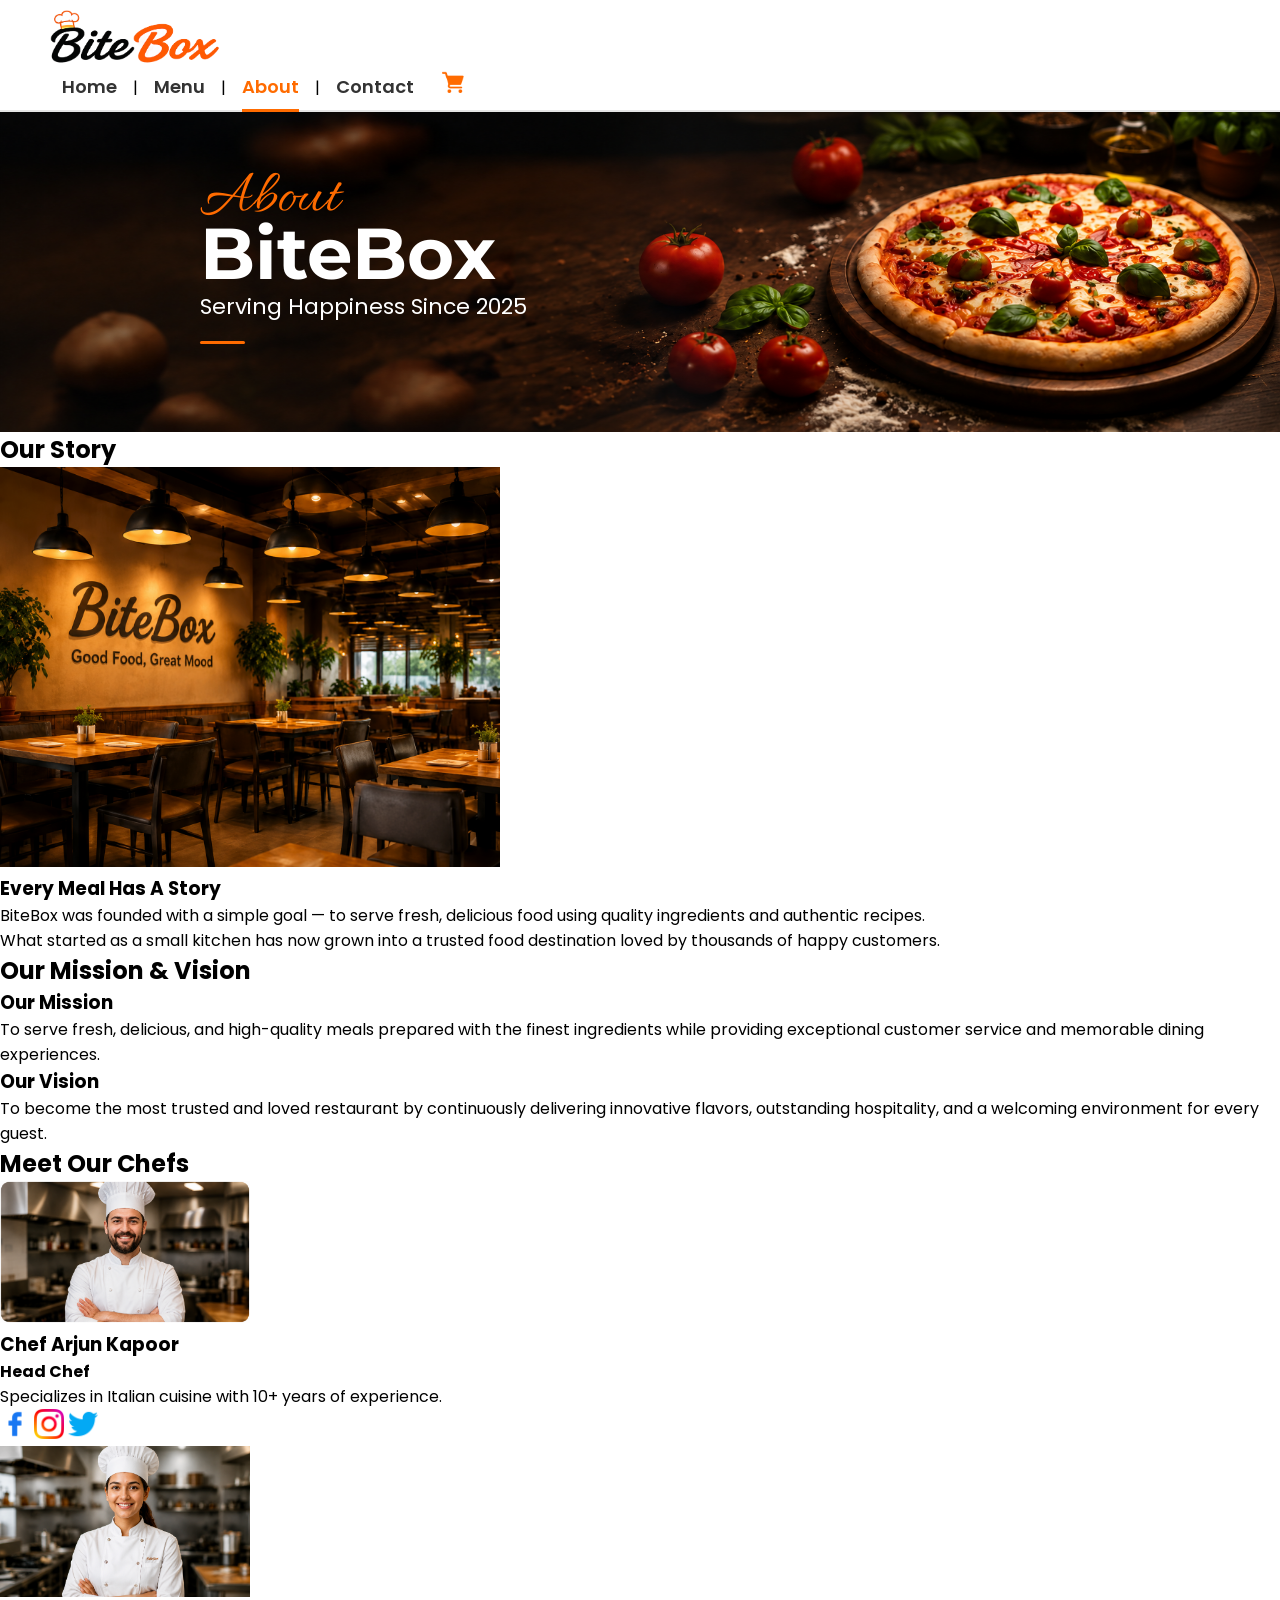
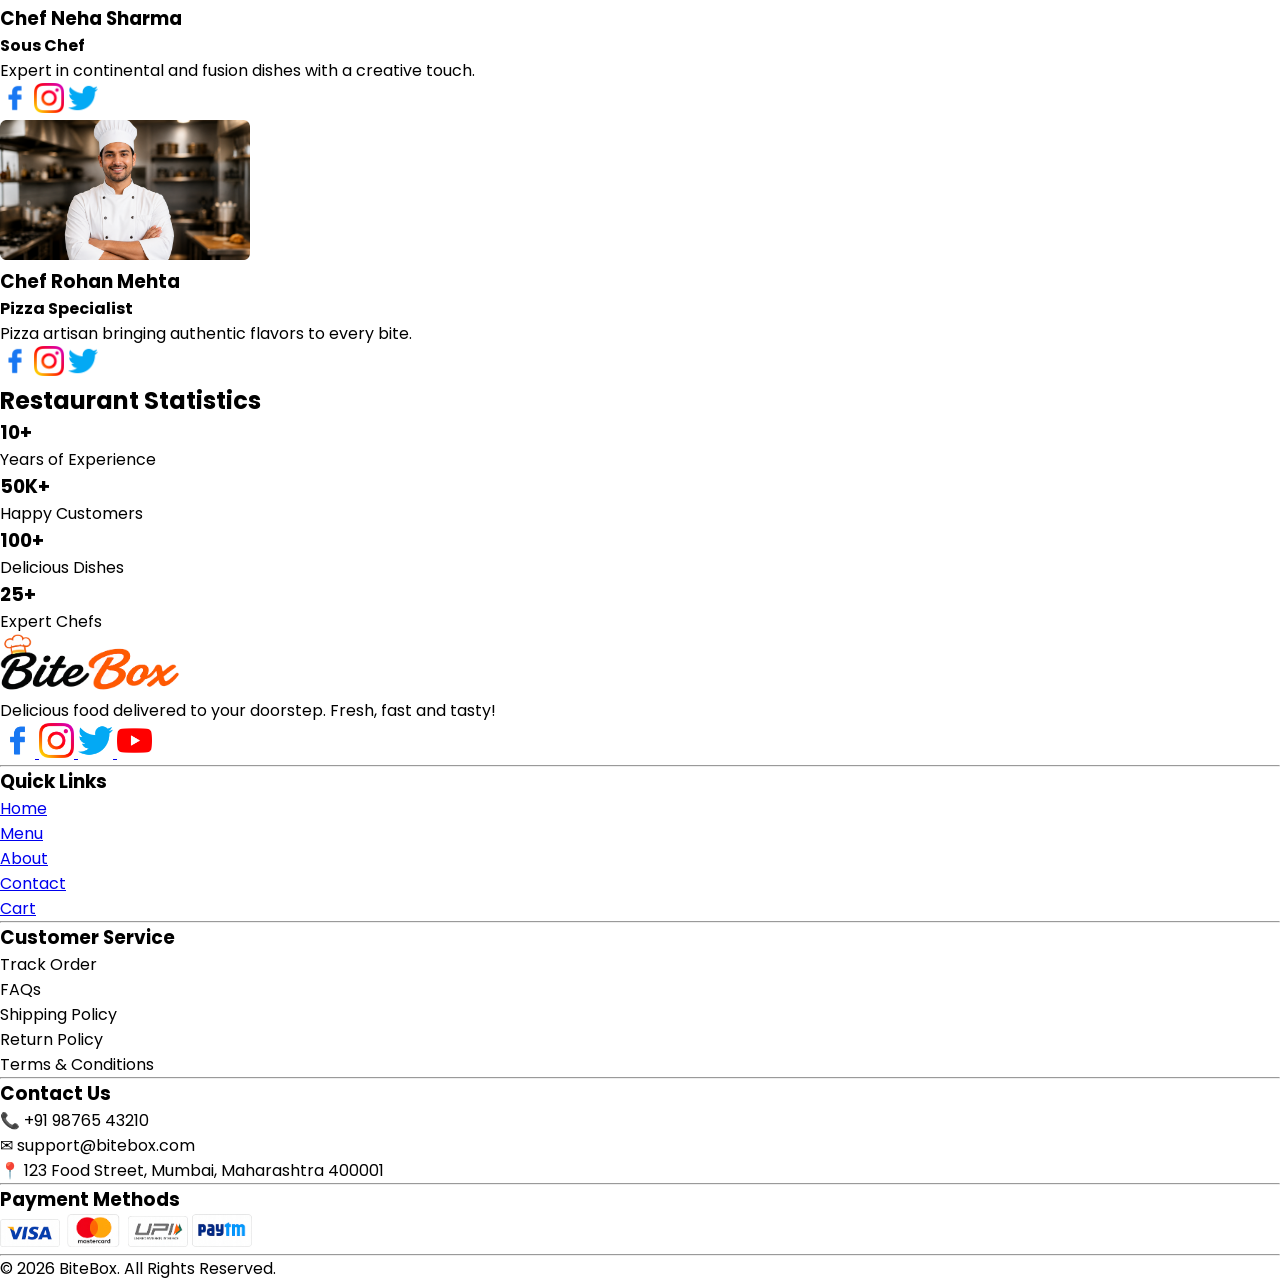
==== about.html @ 5dad3702 "Initial Commit" ====
<!DOCTYPE html>
<html lang="en">

<head>
    <meta charset="UTF-8">
    <meta name="viewport" content="width=device-width, initial-scale=1.0">
    <title>About - BiteBox</title>
    <link rel="stylesheet" href="css/style.css">
     <link rel="preconnect" href="https://fonts.googleapis.com">
    <link rel="preconnect" href="https://fonts.gstatic.com" crossorigin>
    <link href="https://fonts.googleapis.com/css2?family=Great+Vibes&family=Montserrat:wght@400;600;700;800&family=Pacifico&family=Poppins:wght@300;400;500;600;700&display=swap" rel="stylesheet">
    <link href="https://fonts.googleapis.com/css2?family=Allura&display=swap" rel="stylesheet">
</head>

<body>
    <header>
        <!--Restaurant Name-->
        <img src="assets/images/logo.png" alt="BiteBox Logo" class="logo">

        <!--Navigation Menu-->
        <nav>
            <a href="index.html">Home</a>
            |
            <a href="menu.html">Menu</a>
            |
            <a href="about.html" class="active">About</a>
            |
            <a href="contact.html">Contact</a>
            <a href="cart.html">
                <img src="assets/icons/cart.png" alt="Cart Icon" width="22" height="22">
            </a>
        </nav>

    </header>



    <!--About Hero section-->
    <!-- About Hero Section -->
<section id="about-hero">

    <div class="hero-content">
        <h2><span>About</span><br>BiteBox</h2>
        <p>Serving Happiness Since 2025</p>
        <hr>
    </div>

</section>

    <!--Our story section -->
    <section id="story">
        <h2>Our Story</h2>
        <article>
            <img src="assets/images/restaurant.png" width="500">

            <div>
                <h3>Every Meal Has A Story</h3>
                <p> BiteBox was founded with a simple goal —
                    to serve fresh, delicious food using quality
                    ingredients and authentic recipes.
                </p>

                <p> What started as a small kitchen has now
                    grown into a trusted food destination loved
                    by thousands of happy customers.
                </p>
            </div>
        </article>
    </section>


    <!--Vision and mission Section-->
    <section id="mission-vision">
        <h2>Our Mission & Vision</h2>
        <div>
            <article>
                <h3>Our Mission</h3>
                <p> To serve fresh, delicious, and high-quality meals
                    prepared with the finest ingredients while providing
                    exceptional customer service and memorable dining
                    experiences.
                </p>
            </article>
            <article>
                <h3>Our Vision</h3>
                <p> To become the most trusted and loved restaurant by
                    continuously delivering innovative flavors, outstanding
                    hospitality, and a welcoming environment for every guest.
                </p>
            </article>
        </div>
    </section>

    <!--Meet our chefs section-->
    <section id="chefs">
        <h2>Meet Our Chefs</h2>
        <div>
            <article>
                <img src="assets/images/chef1.png" width="250">
                <h3>Chef Arjun Kapoor</h3>
                <h4>Head Chef</h4>
                <p> Specializes in Italian cuisine with
                    10+ years of experience.
                </p>
                <div>
                    <img src="assets/icons/facebook.png" width="30">
                    <img src="assets/icons/instagram.png" width="30">
                    <img src="assets/icons/twitter.png" width="30">
                </div>
            </article>

            <article>
                <img src="assets/images/chef2.png" width="250">
                <h3>Chef Neha Sharma</h3>
                <h4>Sous Chef</h4>
                <p> Expert in continental and fusion
                    dishes with a creative touch.
                </p>

                <div>
                    <img src="assets/icons/facebook.png" width="30">
                    <img src="assets/icons/instagram.png" width="30">
                    <img src="assets/icons/twitter.png" width="30">
                </div>
            </article>

            <article>
                <img src="assets/images/chef3.png" width="250">
                <h3>Chef Rohan Mehta</h3>
                <h4>Pizza Specialist</h4>
                <p> Pizza artisan bringing authentic
                    flavors to every bite.
                </p>

                <div>
                    <img src="assets/icons/facebook.png" width="30">
                    <img src="assets/icons/instagram.png" width="30">
                    <img src="assets/icons/twitter.png" width="30">
                </div>
            </article>
        </div>
    </section>


    
<!--Restaurant's Stats-->
<section id="statistics">
    <h2>Restaurant Statistics</h2>
    <div>
        <article>
            <h3>10+</h3>
            <p>Years of Experience</p>
        </article>
        <article>
            <h3>50K+</h3>
            <p>Happy Customers</p>
        </article>
        <article>
            <h3>100+</h3>
            <p>Delicious Dishes</p>
        </article>
        <article>
            <h3>25+</h3>
            <p>Expert Chefs</p>
        </article>
    </div>
</section>


    <!-- Footer Logo Section -->
    <footer>
        <section>
            <img src="assets/images/logo.png" alt="BiteBox Logo" width="180">
            <p> Delicious food delivered to your doorstep.
                Fresh, fast and tasty!
            </p>

            <a href="#">
                <img src="assets/icons/facebook.png" alt="Facebook" width="35" height="35">
            </a>

            <a href="#">
                <img src="assets/icons/instagram.png" alt="Instagram" width="35" height="35">
            </a>

            <a href="#">
                <img src="assets/icons/twitter.png" alt="Twitter" width="35" height="35">
            </a>

            <a href="#">
                <img src="assets/icons/youtube.png" alt="YouTube" width="35" height="35">
            </a>
        </section>

        <hr>

        <!-- Quick Links -->

        <section>
            <h3>Quick Links</h3>
            <ul>
                <li><a href="index.html">Home</a></li>
                <li><a href="menu.html">Menu</a></li>
                <li><a href="about.html">About</a></li>
                <li><a href="contact.html">Contact</a></li>
                <li><a href="cart.html">Cart</a></li>
            </ul>
        </section>

        <hr>

        <!-- Customer Service -->
        <section>
            <h3>Customer Service</h3>
            <ul>
                <li>Track Order</li>
                <li>FAQs</li>
                <li>Shipping Policy</li>
                <li>Return Policy</li>
                <li>Terms & Conditions</li>
            </ul>

        </section>

        <hr>

        <!-- Contact Information -->

        <section>
            <h3>Contact Us</h3>
            <p>📞 +91 98765 43210</p>
            <p>✉ support@bitebox.com</p>
            <p> 📍 123 Food Street, Mumbai, Maharashtra 400001 </p>
        </section>

        <hr>

        <!-- Payment Methods -->

        <section>
            <h3>Payment Methods</h3>
            <img src="assets/images/visa.png" alt="Visa" width="60">
            <img src="assets/images/mastercard.png" alt="MasterCard" width="60">
            <img src="assets/images/upi.png" alt="UPI" width="60">
            <img src="assets/images/paytm.png" alt="Paytm" width="60">
        </section>

        <hr>
        <p> © 2026 BiteBox. All Rights Reserved. </p>

    </footer>


</body>

</html>
---- css/style.css ----
/* Global Website Styling */

*{
    margin: 0;
    padding: 0;
    box-sizing: border-box;
   font-family: "Poppins", sans-serif;
}

/* Website Header */

header{
    background-color:#ffffff;
    padding:10px 50px;
    border-bottom:2px solid #e5e5e5;
}

/* Website Logo */

.logo{
    width: 170px;
    height: auto;
}

/* Navigation Links */

nav a{

    text-decoration: none;
    color: #333333;
    font-size: 18px;
    font-weight: 600;
    margin: 0 12px;

}

/* Navigation Link Hover Effect */

nav a:hover{
    color: #ff6b00;
}

/* Active Navigation Link */

nav a.active{

    color: #ff6b00;
    border-bottom: 3px solid #ff6b00;
    padding-bottom: 10px;

}


/* Home Hero Section */

#home-hero{

    background-image: url("../assets/images/home-hero.png");
    background-repeat: no-repeat;
    background-position:center right;
    background-size: cover;
    height: 430px;
    padding: 55px 80px;

}

#home-hero h1{
    color: white;
    font-family: "Montserrat", sans-serif;
    font-size: 52px;
    font-weight: 800;
    line-height: 58px;
    width: 650px;
    margin-bottom: 20px;
}

#home-hero h1 span{
    color: #F5A300;
}


/* Home Hero Description */

#home-hero p{
    color: white;
    font-size: 18px;
    line-height: 28px;
    width: 420px;
    margin-bottom: 35px;
}



/* Hero Buttons */

.hero-buttons{
    margin-top: 25px;
}

.hero-buttons a{
    display: inline-block;
    min-width: 180px;
    padding: 15px 30px;
    text-align: center;
    text-decoration: none;
    font-size: 18px;
    font-weight: 600;
    border-radius: 6px;
    transition: 0.3s;

}

.order-btn{
    background-color: #F44336;
    color: white;
    margin-right: 15px;
    width: 250px;
     border: 2px solid white;
}

.menu-btn{
    background-color: transparent;
    color: white;
    border: 2px solid white;
    width: 250px;
}

.order-btn:hover{
    background-color: #D32F2F;

}

.menu-btn:hover{
    background-color: white;
    color: #222;

}



/*---------------------------------Menu page CSS ---------------------------------------*/

/*Menu hero bckground */
#menu-hero{
    background-image: url("../assets/images/menu-hero.png");
    background-repeat: no-repeat;
    background-position: center;
    background-size: cover;
    height: 320px;
    padding: 50px 80px;
    text-align: center;
    padding-top: 55px;
}


#menu-hero h1{

    font-family: "Great Vibes", cursive;
    font-size: 56px;
    line-height:60px;
    font-weight: 400;
    color: white;
    text-align: center;
    text-shadow: 2px 2px 8px rgba(0,0,0,0.5);
    margin-bottom: 10px;

}

/* Menu Hero Description */

#menu-hero p{

    color: white;
    font-size: 20px;
    line-height: 34px;
    width: 700px;
    text-align: center;
    margin: 0 auto 35px;

}

/* Browse Categories Section */

#categories{

    background-color: #ffffff;

    padding: 60px 80px;

    text-align: center;

}


/* Browse Categories Heading */

#categories h2{

    font-size: 40px;

    font-weight: 700;

    color: #222222;

    margin-bottom: 50px;

    position: relative;

    display: inline-block;

}





/* Category Icons */

#categories article img{

    width: 120px;
    height: 120px;

    padding: 22px;

    background: #fff;

    border-radius: 50%;

    box-shadow: 0 10px 25px rgba(0,0,0,0.12);

    object-fit: contain;

    margin-bottom: 18px;

}

/* Category Names */

#categories article h3{

    font-size: 20px;

    font-weight: 600;

    color: #333333;

    text-align: center;

    margin-top: 18px;

}






/*---------------------------------Contact page CSS ---------------------------------------*/
/* Contact Hero Section */

#contact-hero{
    background-image: url("../assets/images/contact-hero.png");

    background-repeat: no-repeat;

    background-position: 100% 85%;

    background-size: cover;

    height: 320px;

    padding: 60px 80px;

    text-align: left;
}


/* Contact Hero Heading */

#contact-hero h2{

    color: #ffffff;
    font-size: 52px;
    font-weight: 700;
    margin-bottom: 10px;

}

/* Highlight 'Us' */

#contact-hero h2 span{

    color: #ff6b00;

}

/* Contact Hero Subtitle */

#contact-hero h3{

    color: #ffffff;
    font-size: 19px;
    font-weight: 500;
    margin-bottom: 20px;

}

/* Contact Hero Decorative Line */

#contact-hero hr{

    width: 70px;
    height: 4px;
    background-color: #ff6b00;
    border: none;
    border-radius: 10px;
    margin-bottom: 25px;

}

/* Contact Hero Description */

#contact-hero p{

    color: #ffffff;
    font-size: 18px;
    line-height: 30px;
    width: 460px;

}




/*---------------------------------Contact page CSS ---------------------------------------*/
/* About Hero Section */

#about-hero{

    background-image: url("../assets/images/about-hero.png");

    background-repeat: no-repeat;

    background-position: right center;

    background-size: cover;

    height: 320px;

    padding: 45px 200px;

    text-align: center;

}

/* About Hero Content */

#about-hero .hero-content{

    width: 400px;
    text-align: left;

}



/* About Hero Heading */

#about-hero h2{

    color: #ffffff;

    font-family: "Montserrat", sans-serif;

    font-size: 72px;

    font-weight: 700;

    line-height: 54px;

    margin-bottom: 10px;

}



/* About Highlight */

#about-hero h2 span{

    font-family: "Allura", cursive;

    color: #ff6b00;

    font-size: 62px;

    font-weight: 400;

}



/* About Hero Subtitle */

#about-hero p{

    color: #ffffff;

    font-size: 22px;

    font-weight: 400;

    margin-bottom: 18px;

}

/* Decorative Line */

#about-hero hr{

    width: 45px;

    height: 3px;

    background-color: #ff6b00;

    border: none;

    border-radius: 20px;

}


/*---------------------------------Cart page CSS ---------------------------------------*/

/* Cart Hero Section */

#cart-hero{

    background-image:
        linear-gradient(rgba(0,0,0,0.55), rgba(0,0,0,0.55)),
        url("../assets/images/cart-hero.png");

    background-repeat: no-repeat;

    background-position: center;

    background-size: cover;

    height: 320px;

    padding: 35px 80px;

    text-align: center;

}


/* Cart Hero Heading */

#cart-hero h1{

    color: #ffffff;

    font-family: "Lobster", cursive;

    font-size: 58px;

    font-weight: 400;

    text-shadow: 2px 2px 8px rgba(0,0,0,0.5);

    margin-bottom: 20px;

}

.divider{
    text-align: center;
    margin-bottom: 25px;
}


.divider hr{
    display: inline-block;
    width: 120px;
    height: 3px;
    background-color: #ff6b00;
    border: none;
    border-radius: 20px;
    vertical-align: middle;
}


.divider img{
    width: 34px;
    height: 34px;
    margin: 0 15px;
    display: inline-block;
    vertical-align: middle;
}

/* Cart Hero Description */

#cart-hero p{

    color: #ffffff;
    font-size: 16px;
    line-height: 30px;
    width: 720px;
    margin: 0 auto;

}
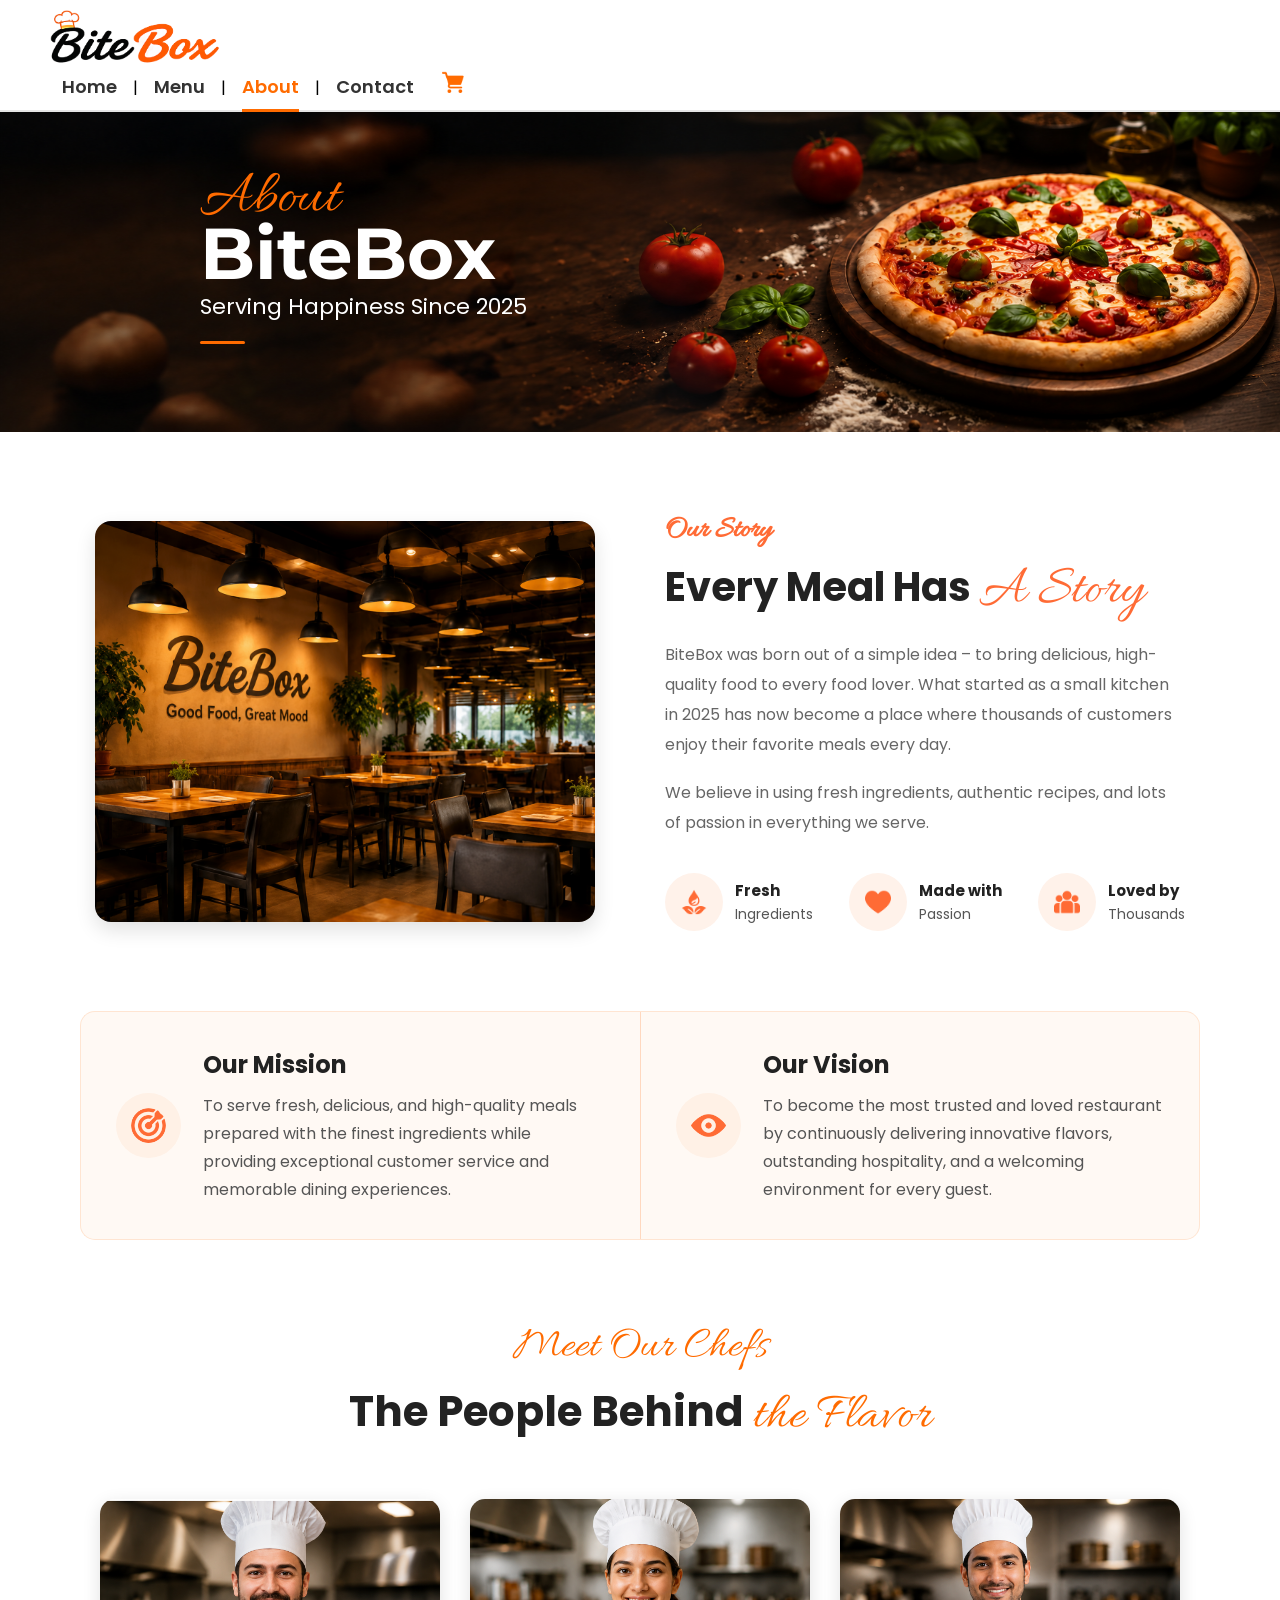
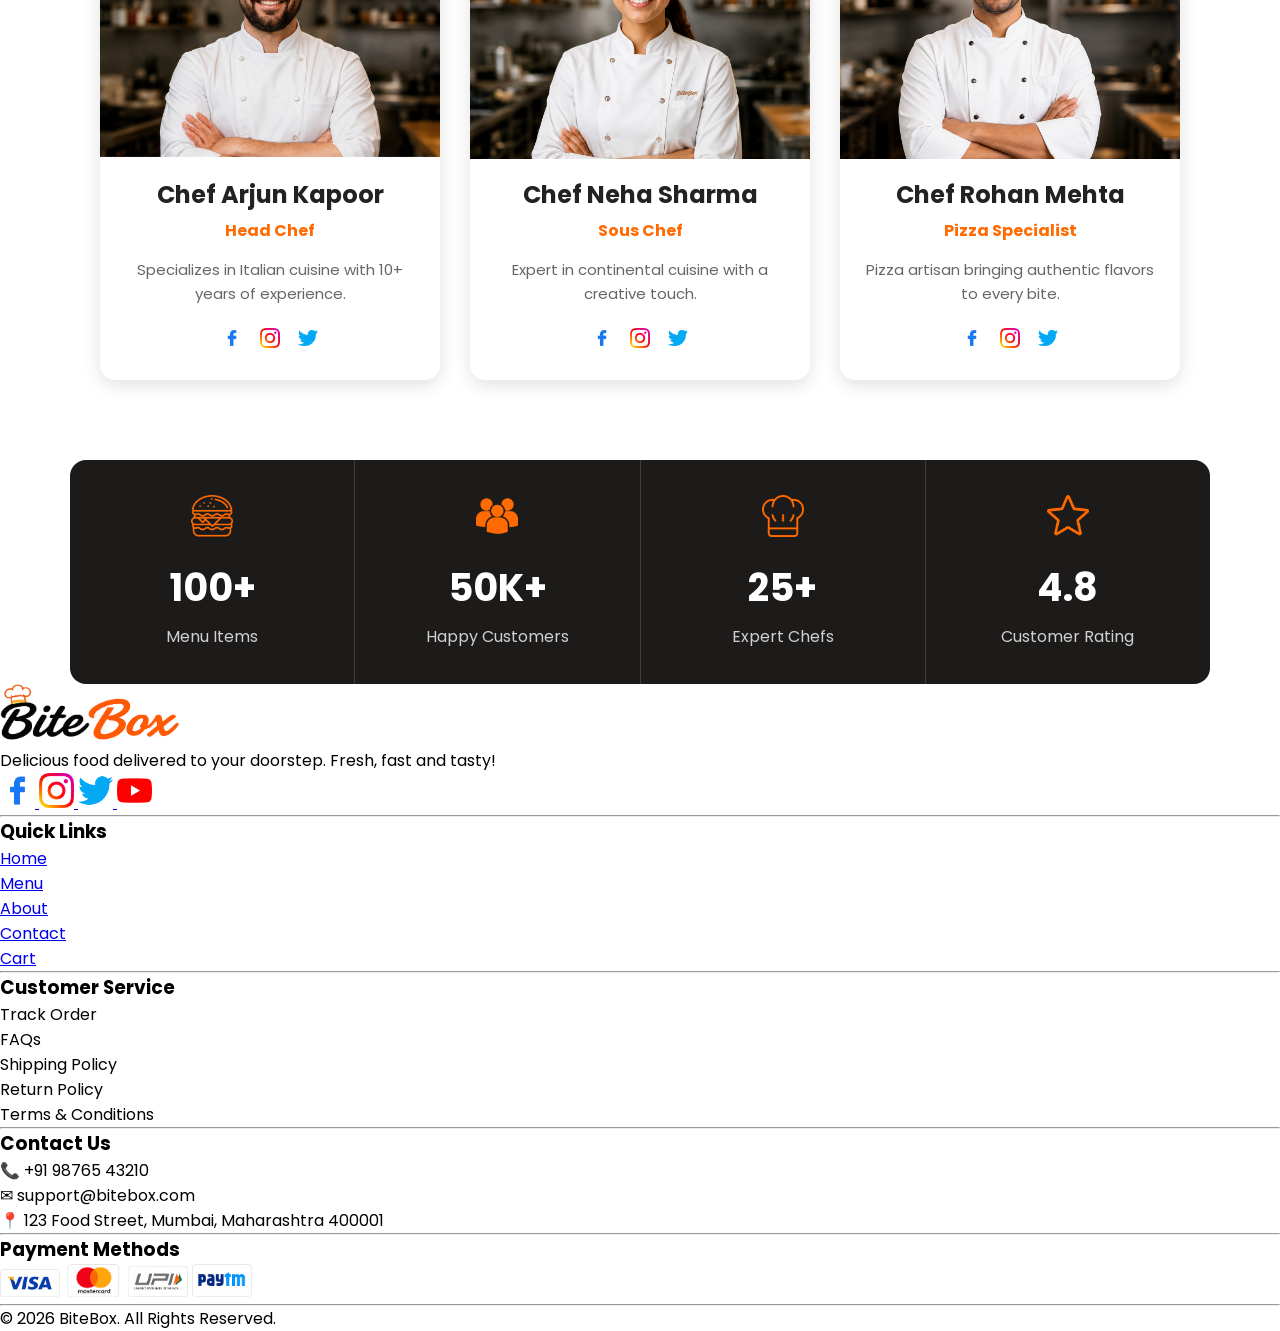
==== commit 55356929: "Lab 12 updated code" ====
--- a/about.html
+++ b/about.html
@@ -6,9 +6,11 @@
     <meta name="viewport" content="width=device-width, initial-scale=1.0">
     <title>About - BiteBox</title>
     <link rel="stylesheet" href="css/style.css">
-     <link rel="preconnect" href="https://fonts.googleapis.com">
+    <link rel="preconnect" href="https://fonts.googleapis.com">
     <link rel="preconnect" href="https://fonts.gstatic.com" crossorigin>
-    <link href="https://fonts.googleapis.com/css2?family=Great+Vibes&family=Montserrat:wght@400;600;700;800&family=Pacifico&family=Poppins:wght@300;400;500;600;700&display=swap" rel="stylesheet">
+    <link
+        href="https://fonts.googleapis.com/css2?family=Great+Vibes&family=Montserrat:wght@400;600;700;800&family=Pacifico&family=Poppins:wght@300;400;500;600;700&display=swap"
+        rel="stylesheet">
     <link href="https://fonts.googleapis.com/css2?family=Allura&display=swap" rel="stylesheet">
 </head>
 
@@ -37,135 +39,308 @@
 
     <!--About Hero section-->
     <!-- About Hero Section -->
-<section id="about-hero">
-
-    <div class="hero-content">
-        <h2><span>About</span><br>BiteBox</h2>
-        <p>Serving Happiness Since 2025</p>
-        <hr>
-    </div>
-
-</section>
+    <section id="about-hero">
+
+        <div class="hero-content">
+            <h2><span>About</span><br>BiteBox</h2>
+            <p>Serving Happiness Since 2025</p>
+            <hr>
+        </div>
+
+    </section>
+
 
     <!--Our story section -->
+    <!-- Our Story Section -->
+
     <section id="story">
-        <h2>Our Story</h2>
+
         <article>
-            <img src="assets/images/restaurant.png" width="500">
-
-            <div>
-                <h3>Every Meal Has A Story</h3>
-                <p> BiteBox was founded with a simple goal —
-                    to serve fresh, delicious food using quality
-                    ingredients and authentic recipes.
+
+            <!-- Restaurant Image -->
+
+            <img src="assets/images/restaurant.png" alt="Restaurant">
+
+            <!-- Story Content -->
+
+            <div class="story-content">
+
+                <small>Our Story</small>
+
+                <h2>
+                    Every Meal Has
+                    <span>A Story</span>
+                </h2>
+
+                <p>
+                    BiteBox was born out of a simple idea – to bring
+                    delicious, high-quality food to every food lover.
+                    What started as a small kitchen in 2025 has now
+                    become a place where thousands of customers enjoy
+                    their favorite meals every day.
                 </p>
 
-                <p> What started as a small kitchen has now
-                    grown into a trusted food destination loved
-                    by thousands of happy customers.
+                <p>
+                    We believe in using fresh ingredients,
+                    authentic recipes, and lots of passion
+                    in everything we serve.
                 </p>
+
+                <!-- Features -->
+
+                <div class="story-features">
+
+                    <article>
+
+                        <div class="feature-icon">
+                            <img src="assets/icons/fresh.png" alt="Fresh" width="26">
+                        </div>
+
+                        <div>
+                            <h4>Fresh</h4>
+                            <p>Ingredients</p>
+                        </div>
+
+                    </article>
+
+                    <article>
+
+                        <div class="feature-icon">
+                            <img src="assets/icons/heart.png" alt="Heart" width="26">
+                        </div>
+
+                        <div>
+                            <h4>Made with</h4>
+                            <p>Passion</p>
+                        </div>
+
+                    </article>
+
+                    <article>
+
+                        <div class="feature-icon">
+                            <img src="assets/icons/group.png" alt="Customers" width="26">
+                        </div>
+
+                        <div>
+                            <h4>Loved by</h4>
+                            <p>Thousands</p>
+                        </div>
+
+                    </article>
+
+                </div>
+
             </div>
+
         </article>
+
     </section>
 
 
-    <!--Vision and mission Section-->
+    <!-- Mission & Vision Section -->
+
     <section id="mission-vision">
-        <h2>Our Mission & Vision</h2>
+
         <div>
-            <article>
-                <h3>Our Mission</h3>
-                <p> To serve fresh, delicious, and high-quality meals
-                    prepared with the finest ingredients while providing
-                    exceptional customer service and memorable dining
-                    experiences.
-                </p>
-            </article>
-            <article>
-                <h3>Our Vision</h3>
-                <p> To become the most trusted and loved restaurant by
-                    continuously delivering innovative flavors, outstanding
-                    hospitality, and a welcoming environment for every guest.
-                </p>
-            </article>
+
+            <!-- Mission -->
+
+            <article>
+
+                <img src="assets/icons/mission.png" alt="Mission" width="55" height="55">
+
+                <div>
+
+                    <h3>Our Mission</h3>
+
+                    <p>
+                        To serve fresh, delicious, and high-quality meals
+                        prepared with the finest ingredients while providing
+                        exceptional customer service and memorable dining
+                        experiences.
+                    </p>
+
+                </div>
+
+            </article>
+
+            <!-- Vision -->
+
+            <article>
+
+                <img src="assets/icons/vision.png" alt="Vision" width="55" height="55">
+
+                <div>
+
+                    <h3>Our Vision</h3>
+
+                    <p>
+                        To become the most trusted and loved restaurant by
+                        continuously delivering innovative flavors,
+                        outstanding hospitality, and a welcoming
+                        environment for every guest.
+                    </p>
+
+                </div>
+
+            </article>
+
         </div>
+
     </section>
 
-    <!--Meet our chefs section-->
+
+
+
     <section id="chefs">
-        <h2>Meet Our Chefs</h2>
+
+        <small>Meet Our Chefs</small>
+
+        <h2>
+            The People Behind
+            <span>the Flavor</span>
+        </h2>
+
         <div>
-            <article>
-                <img src="assets/images/chef1.png" width="250">
+
+            <!-- Chef 1 -->
+
+            <article>
+
+                <img src="assets/images/chef1.png" alt="Chef Arjun Kapoor">
+
                 <h3>Chef Arjun Kapoor</h3>
+
                 <h4>Head Chef</h4>
-                <p> Specializes in Italian cuisine with
+
+                <p>
+                    Specializes in Italian cuisine with
                     10+ years of experience.
                 </p>
-                <div>
-                    <img src="assets/icons/facebook.png" width="30">
-                    <img src="assets/icons/instagram.png" width="30">
-                    <img src="assets/icons/twitter.png" width="30">
-                </div>
-            </article>
-
-            <article>
-                <img src="assets/images/chef2.png" width="250">
+
+                <div class="chef-social">
+
+                    <a href="#">
+                        <img src="assets/icons/facebook.png" alt="Facebook" width="20" height="20">
+                    </a>
+
+                    <a href="#">
+                        <img src="assets/icons/instagram.png" alt="Instagram" width="20" height="20">
+                    </a>
+
+                    <a href="#">
+                        <img src="assets/icons/twitter.png" alt="Twitter" width="20" height="20">
+                    </a>
+
+                </div>
+
+            </article>
+
+            <!-- Chef 2 -->
+
+            <article>
+
+                <img src="assets/images/chef2.png" alt="Chef Neha Sharma">
+
                 <h3>Chef Neha Sharma</h3>
+
                 <h4>Sous Chef</h4>
-                <p> Expert in continental and fusion
-                    dishes with a creative touch.
+
+                <p>
+                    Expert in continental cuisine
+                    with a creative touch.
                 </p>
 
-                <div>
-                    <img src="assets/icons/facebook.png" width="30">
-                    <img src="assets/icons/instagram.png" width="30">
-                    <img src="assets/icons/twitter.png" width="30">
-                </div>
-            </article>
-
-            <article>
-                <img src="assets/images/chef3.png" width="250">
+                <div class="chef-social">
+
+                    <a href="#">
+                        <img src="assets/icons/facebook.png" alt="Facebook" width="20" height="20">
+                    </a>
+
+                    <a href="#">
+                        <img src="assets/icons/instagram.png" alt="Instagram" width="20" height="20">
+                    </a>
+
+                    <a href="#">
+                        <img src="assets/icons/twitter.png" alt="Twitter" width="20" height="20">
+                    </a>
+
+                </div>
+            </article>
+
+            <!-- Chef 3 -->
+
+            <article>
+
+                <img src="assets/images/chef3.png" alt="Chef Rohan Mehta">
+
                 <h3>Chef Rohan Mehta</h3>
+
                 <h4>Pizza Specialist</h4>
-                <p> Pizza artisan bringing authentic
+
+                <p>
+                    Pizza artisan bringing authentic
                     flavors to every bite.
                 </p>
 
-                <div>
-                    <img src="assets/icons/facebook.png" width="30">
-                    <img src="assets/icons/instagram.png" width="30">
-                    <img src="assets/icons/twitter.png" width="30">
-                </div>
-            </article>
+                <div class="chef-social">
+
+                    <a href="#">
+                        <img src="assets/icons/facebook.png" alt="Facebook" width="20" height="20">
+                    </a>
+
+                    <a href="#">
+                        <img src="assets/icons/instagram.png" alt="Instagram" width="20" height="20">
+                    </a>
+
+                    <a href="#">
+                        <img src="assets/icons/twitter.png" alt="Twitter" width="20" height="20">
+                    </a>
+
+                </div>
+
+            </article>
+
         </div>
+
     </section>
 
 
-    
-<!--Restaurant's Stats-->
-<section id="statistics">
-    <h2>Restaurant Statistics</h2>
-    <div>
-        <article>
-            <h3>10+</h3>
-            <p>Years of Experience</p>
-        </article>
-        <article>
-            <h3>50K+</h3>
-            <p>Happy Customers</p>
-        </article>
-        <article>
-            <h3>100+</h3>
-            <p>Delicious Dishes</p>
-        </article>
-        <article>
-            <h3>25+</h3>
-            <p>Expert Chefs</p>
-        </article>
-    </div>
-</section>
-
+
+    <!-- Restaurant Statistics -->
+
+    <section id="statistics">
+
+        <div>
+
+            <article>
+                <img src="assets/icons/menu-stat.png" alt="Menu Items" width="45" height="45">
+                <h3>100+</h3>
+                <p>Menu Items</p>
+            </article>
+
+            <article>
+                <img src="assets/icons/stat-customer.png" alt="Happy Customers" width="45" height="45">
+                <h3>50K+</h3>
+                <p>Happy Customers</p>
+            </article>
+
+            <article>
+                <img src="assets/icons/stat-chef.png" alt="Expert Chefs" width="45" height="45">
+                <h3>25+</h3>
+                <p>Expert Chefs</p>
+            </article>
+
+            <article>
+                <img src="assets/icons/stat-star.png" alt="Customer Rating" width="45" height="45">
+                <h3>4.8</h3>
+                <p>Customer Rating</p>
+            </article>
+
+        </div>
+
+    </section>
 
     <!-- Footer Logo Section -->
     <footer>
--- a/css/style.css
+++ b/css/style.css
@@ -1,30 +1,30 @@
 /* Global Website Styling */
 
-*{
+* {
     margin: 0;
     padding: 0;
     box-sizing: border-box;
-   font-family: "Poppins", sans-serif;
+    font-family: "Poppins", sans-serif;
 }
 
 /* Website Header */
 
-header{
-    background-color:#ffffff;
-    padding:10px 50px;
-    border-bottom:2px solid #e5e5e5;
+header {
+    background-color: #ffffff;
+    padding: 10px 50px;
+    border-bottom: 2px solid #e5e5e5;
 }
 
 /* Website Logo */
 
-.logo{
+.logo {
     width: 170px;
     height: auto;
 }
 
 /* Navigation Links */
 
-nav a{
+nav a {
 
     text-decoration: none;
     color: #333333;
@@ -36,13 +36,13 @@
 
 /* Navigation Link Hover Effect */
 
-nav a:hover{
+nav a:hover {
     color: #ff6b00;
 }
 
 /* Active Navigation Link */
 
-nav a.active{
+nav a.active {
 
     color: #ff6b00;
     border-bottom: 3px solid #ff6b00;
@@ -53,18 +53,18 @@
 
 /* Home Hero Section */
 
-#home-hero{
+#home-hero {
 
     background-image: url("../assets/images/home-hero.png");
     background-repeat: no-repeat;
-    background-position:center right;
+    background-position: center right;
     background-size: cover;
     height: 430px;
     padding: 55px 80px;
 
 }
 
-#home-hero h1{
+#home-hero h1 {
     color: white;
     font-family: "Montserrat", sans-serif;
     font-size: 52px;
@@ -74,14 +74,14 @@
     margin-bottom: 20px;
 }
 
-#home-hero h1 span{
+#home-hero h1 span {
     color: #F5A300;
 }
 
 
 /* Home Hero Description */
 
-#home-hero p{
+#home-hero p {
     color: white;
     font-size: 18px;
     line-height: 28px;
@@ -93,11 +93,11 @@
 
 /* Hero Buttons */
 
-.hero-buttons{
+.hero-buttons {
     margin-top: 25px;
 }
 
-.hero-buttons a{
+.hero-buttons a {
     display: inline-block;
     min-width: 180px;
     padding: 15px 30px;
@@ -110,38 +110,500 @@
 
 }
 
-.order-btn{
+.order-btn {
     background-color: #F44336;
     color: white;
     margin-right: 15px;
     width: 250px;
-     border: 2px solid white;
-}
-
-.menu-btn{
+    border: 2px solid white;
+}
+
+.menu-btn {
     background-color: transparent;
     color: white;
     border: 2px solid white;
     width: 250px;
 }
 
-.order-btn:hover{
+.order-btn:hover {
     background-color: #D32F2F;
 
 }
 
-.menu-btn:hover{
+.menu-btn:hover {
     background-color: white;
     color: #222;
 
 }
 
 
+/*--------------------------------- Why Choose BiteBox Section ---------------------------------*/
+
+/* Why Choose BiteBox Section */
+
+#features{
+    background-color:#ffffff;
+    padding:45px 25px;
+    display:flex;
+    flex-wrap:wrap;
+    justify-content:center;
+}
+
+/* Section Heading */
+
+#features h2{
+    width:100%;
+    text-align:center;
+    font-size:42px;
+    font-weight:700;
+    color:#222222;
+    margin-bottom:40px;
+    position:relative;
+}
+
+#features h2::after{
+    content:"";
+    display:block;
+    width:70px;
+    height:3px;
+    background-color:#ff6b00;
+    margin:10px auto 0;
+}
+
+/* Feature Card */
+
+#features article{
+    width:300px;
+    padding:0 15px;
+    display:flex;
+    align-items:center;
+    border-right:1px solid #e5e5e5;
+}
+
+#features article:last-child{
+    border-right:none;
+}
+
+/* Feature Icon */
+
+#features article img{
+    width:55px;
+    height:55px;
+    margin-right:20px;
+    flex-shrink:0;
+}
+
+/* Feature Content */
+
+#features article div{
+    flex:1;
+}
+
+/* Feature Title */
+
+#features article h3{
+    font-size:18px;
+    font-weight:700;
+    color:#000000;
+    margin-bottom:6px;
+}
+
+/* Feature Description */
+
+#features article p{
+    font-size:16px;
+    color:#3a3939;
+    line-height:21px;
+    margin:0;
+}
+
+
+/*--------------------------------- Popular Dishes Section ---------------------------------*/
+
+/* Popular Dishes Section */
+
+#popular-dishes{
+    background-color:#ffffff;
+    padding:60px 30px;
+    display:flex;
+    flex-wrap:wrap;
+    justify-content:center;
+    gap:18px;
+}
+
+/* Section Heading */
+
+#popular-dishes h2{
+    width:100%;
+    text-align:center;
+    font-size:42px;
+    font-weight:700;
+    color:#222222;
+    margin-bottom:22px;
+    position:relative;
+}
+
+#popular-dishes h2::after{
+    content:"";
+    display:block;
+    width:70px;
+    height:3px;
+    background-color:#ff6b00;
+    margin:10px auto 0;
+}
+
+/* Dish Card */
+
+#popular-dishes article{
+    width:225px;
+    background-color:#ffffff;
+    border-radius:14px;
+    overflow:hidden;
+    box-shadow:0 3px 12px rgba(0,0,0,0.12);
+}
+
+/* Food Image */
+
+#popular-dishes article img{
+    width:100%;
+    height:135px;
+    object-fit:cover;
+    display:block;
+}
+
+/* Dish Name */
+
+#popular-dishes article h3{
+    font-size:18px;
+    font-weight:700;
+    color:#222222;
+    margin:10px 12px 6px;
+}
+
+/* Rating & Price */
+
+#popular-dishes .details{
+    display:flex;
+    justify-content:space-between;
+    align-items:center;
+    padding:0 12px 10px;
+}
+
+/* Ratings */
+
+#popular-dishes .ratings{
+    color:#f5b301;
+    font-size:18px;
+    font-weight:600;
+    margin:0;
+}
+
+/* Review Count */
+
+#popular-dishes .ratings small{
+    color:#666666;
+    font-size:12px;
+}
+
+/* Price */
+
+#popular-dishes .price{
+    color:#f44336;
+    font-size:20px;
+    font-weight:700;
+    margin:0;
+}
+
+/* Hover Effect */
+
+#popular-dishes article:hover{
+    box-shadow:0 8px 22px rgba(0,0,0,0.18);
+}
+
+
+
+/*--------------------------------- Today's Special Offer Section ---------------------------------*/
+
+#offer{
+    width:95%;
+    height:250px;
+    margin:40px auto;
+    padding:28px 55px;
+    box-sizing:border-box;
+    background-image:url("../assets/images/offer-banner.png");
+    background-repeat:no-repeat;
+    background-size:100% 100%;
+    background-position:center;
+    border-radius:20px;
+}
+
+/* Offer Content */
+
+.offer-content{
+    width:38%;
+}
+
+/* Heading */
+
+.offer-content h2{
+    font-size:34px;
+    font-weight:800;
+    color:#ffffff;
+    line-height:1.15;
+    margin-bottom:15px;
+}
+
+.offer-content h2 span{
+    background:linear-gradient(180deg,#ffffff 0%,#fff9d8 25%,#ffe47a 55%,#ffc107 80%,#ff9800 100%);
+    -webkit-background-clip:text;
+    -webkit-text-fill-color:transparent;
+    background-clip:text;
+}
+
+/* Description */
+
+.offer-content p{
+    font-size:18px;
+    color:#ffffff;
+    line-height:1.5;
+    margin-bottom:10px;
+}
+
+.offer-content strong{
+    color:#ffb400;
+}
+
+/* Button */
+
+.offer-content a{
+    display:inline-block;
+    margin-top:8px;
+    padding:12px 32px;
+    background:#ff3b30;
+    color:#ffffff;
+    text-decoration:none;
+    font-size:17px;
+    font-weight:600;
+    border-radius:8px;
+    width: 200px;
+    text-align: center;
+}
+
+.offer-content a:hover{
+    background-color: #D32F2F;
+}
+
+
+/*--------------------------------- Customer Reviews Section ---------------------------------*/
+
+#reviews{
+    background:#ffffff;
+    padding:20px 30px 40px;
+    display:flex;
+    flex-wrap:wrap;
+    justify-content:center;
+    gap:22px;
+}
+
+/* Section Heading */
+
+#reviews h2{
+    width:100%;
+    text-align:center;
+    font-size:42px;
+    font-weight:700;
+    color:#222222;
+    margin-bottom:30px;
+    position:relative;
+}
+
+#reviews h2::after{
+    content:"";
+    display:block;
+    width:70px;
+    height:3px;
+    background:#ff6b00;
+    margin:10px auto 0;
+}
+
+/* Review Card */
+
+#reviews article{
+    width:330px;
+    background:#ffffff;
+    padding:22px 20px 18px;
+    border-radius:12px;
+    box-shadow:0 3px 12px rgba(0,0,0,0.12);
+    position:relative;
+}
+
+/* Quote Icon */
+
+#reviews article::before{
+    content:"❝";
+    position:absolute;
+    top:-14px;
+    left:18px;
+    font-size:42px;
+    color:#ff3b30;
+    background:#ffffff;
+    line-height:1;
+    padding:0 4px;
+}
+
+/* Review Text */
+
+#reviews article>p{
+    font-size:15px;
+    color:#444444;
+    line-height:22px;
+    margin:0 0 14px;
+}
+
+/* Customer Section */
+
+#reviews .customer{
+    display:flex;
+    align-items:center;
+}
+
+/* Customer Image */
+
+#reviews .customer img{
+    width:46px;
+    height:46px;
+    border-radius:50%;
+    object-fit:cover;
+    margin-right:10px;
+}
+
+/* Customer Name */
+
+#reviews .customer h3{
+    font-size:17px;
+    font-weight:700;
+    color:#222222;
+    margin:0 0 4px;
+}
+
+/* Rating */
+
+#reviews .customer span{
+    color:#f5b301;
+    font-size:16px;
+}
+
+/* Hover Effect */
+
+#reviews article:hover{
+    box-shadow:0 8px 20px rgba(0,0,0,0.18);
+}
+
+
+/*--------------------------------- Newsletter Section ---------------------------------*/
+
+/* Newsletter Section */
+
+#newsletter{
+    width:100%;
+    margin:10px 0 0;
+    padding:10px 65px;
+    background:linear-gradient(to right,#f44336,#e53935,#d32f2f);
+    display:flex;
+    justify-content:space-between;
+    align-items:center;
+    box-sizing:border-box;
+}
+
+/* Left Content */
+
+.newsletter-content{
+    display:flex;
+    align-items:center;
+    gap:30px;
+}
+
+/* Mail Icon */
+
+.newsletter-content img{
+    width:55px;
+    height:55px;
+    background:#ffffff;
+    border-radius:50%;
+    padding:8px;
+}
+
+/* Heading */
+
+.newsletter-content h2{
+    font-size:28px;
+    font-weight:700;
+    color:#ffffff;
+    margin-bottom:2px;
+    line-height:1.1;
+}
+
+/* Description */
+
+.newsletter-content p{
+    font-size:15px;
+    color:#ffeaea;
+    line-height:20px;
+    margin:0;
+}
+
+/* Newsletter Form */
+
+.newsletter-form{
+    display:flex;
+    align-items:center;
+}
+
+/* Email Input */
+
+.newsletter-form input{
+    width:300px;
+    height:38px;
+    border:none;
+    outline:none;
+    padding:0 14px;
+    font-size:14px;
+    border-radius:4px 0 0 4px;
+}
+
+/* Subscribe Button */
+
+.newsletter-form button{
+    height:38px;
+    padding:0 24px;
+    border:none;
+    background:#111111;
+    color:#ffffff;
+    font-size:14px;
+    font-weight:600;
+    cursor:pointer;
+    border-radius:0 4px 4px 0;
+}
+
+/* Newsletter Image */
+
+.newsletter-image img{
+    width:140px;
+    height:auto;
+    display:block;
+}
+
+/* Hover Effect */
+
+.newsletter-form button:hover{
+    background:#000000;
+}
+
 
 /*---------------------------------Menu page CSS ---------------------------------------*/
 
 /*Menu hero bckground */
-#menu-hero{
+#menu-hero {
     background-image: url("../assets/images/menu-hero.png");
     background-repeat: no-repeat;
     background-position: center;
@@ -153,22 +615,22 @@
 }
 
 
-#menu-hero h1{
+#menu-hero h1 {
 
     font-family: "Great Vibes", cursive;
     font-size: 56px;
-    line-height:60px;
+    line-height: 60px;
     font-weight: 400;
     color: white;
     text-align: center;
-    text-shadow: 2px 2px 8px rgba(0,0,0,0.5);
+    text-shadow: 2px 2px 8px rgba(0, 0, 0, 0.5);
     margin-bottom: 10px;
 
 }
 
 /* Menu Hero Description */
 
-#menu-hero p{
+#menu-hero p {
 
     color: white;
     font-size: 20px;
@@ -179,76 +641,257 @@
 
 }
 
+/*--------------------------------- Browse Categories Section ---------------------------------*/
+
 /* Browse Categories Section */
 
 #categories{
-
-    background-color: #ffffff;
-
-    padding: 60px 80px;
-
-    text-align: center;
-
-}
-
-
-/* Browse Categories Heading */
+    background-color:#ffffff;
+    padding:60px 30px;
+    text-align:center;
+     border-bottom:2px solid #e5e5e5;
+}
+
+/* Section Heading */
 
 #categories h2{
-
-    font-size: 40px;
-
-    font-weight: 700;
-
-    color: #222222;
-
-    margin-bottom: 50px;
-
-    position: relative;
-
-    display: inline-block;
-
-}
-
-
-
-
-
-/* Category Icons */
+    font-size:42px;
+    font-weight:700;
+    color:#222222;
+    margin-bottom:45px;
+}
+
+#categories h2 span{
+    display:inline-block;
+    width:70px;
+    height:3px;
+    background:#ff3b30;
+    vertical-align:middle;
+    margin:10px 50px;
+    position:relative;
+}
+
+#categories h2 span::before{
+    content:"";
+    width:8px;
+    height:8px;
+    background:#ff3b30;
+    border-radius:50%;
+    position:absolute;
+    top:-2px;
+}
+
+#categories h2 span:first-child::before{
+    right:-12px;
+}
+
+#categories h2 span:last-child::before{
+    left:-12px;
+}
+
+/* Categories Container */
+
+#categories div{
+    display:flex;
+    justify-content:center;
+    align-items:flex-start;
+    flex-wrap:wrap;
+    gap:55px;
+}
+
+/* Category Item */
+
+#categories article{
+    text-align:center;
+}
+
+/* Category Icon */
 
 #categories article img{
-
-    width: 120px;
-    height: 120px;
-
-    padding: 22px;
-
-    background: #fff;
-
-    border-radius: 50%;
-
-    box-shadow: 0 10px 25px rgba(0,0,0,0.12);
-
-    object-fit: contain;
-
-    margin-bottom: 18px;
-
-}
-
-/* Category Names */
+    width:100px;
+    height:90px;
+    padding:10px;
+    background:#ffffff;
+    border:2px solid #f2f2f2;
+    border-radius:50%;
+    object-fit:contain;
+    box-shadow:0 4px 12px rgba(0,0,0,0.12);
+    margin-bottom:15px;
+}
+
+/* Category Name */
 
 #categories article h3{
-
-    font-size: 20px;
-
-    font-weight: 600;
-
-    color: #333333;
-
-    text-align: center;
-
-    margin-top: 18px;
-
+    font-size:20px;
+    font-weight:600;
+    color:#333333;
+}
+
+/* Hover Effect */
+
+#categories article img:hover{
+    box-shadow:0 8px 18px rgba(0,0,0,0.18);
+}
+
+
+/*--------------------------------- Menu Items Section ---------------------------------*/
+
+/* Menu Items Section */
+
+#menu-items{
+    background:#ffffff;
+    padding:60px 25px;
+    text-align:center;
+}
+
+/* Section Heading */
+
+#menu-items h2{
+    font-size:42px;
+    font-weight:700;
+    color:#222222;
+    margin-bottom:40px;
+}
+
+#menu-items h2 span{
+    display:inline-block;
+    width:30px;
+    height:3px;
+    background:#ff3b30;
+    margin:0 15px;
+    position:relative;
+    vertical-align:middle;
+}
+
+#menu-items h2 span::before{
+    content:"";
+    width:8px;
+    height:8px;
+    background:#ff3b30;
+    border-radius:50%;
+    position:absolute;
+    top:-2px;
+}
+
+#menu-items h2 span:first-child::before{
+    right:-12px;
+}
+
+#menu-items h2 span:last-child::before{
+    left:-12px;
+}
+
+/* Menu Items Container */
+
+#menu-items > div{
+    display:flex;
+    justify-content:center;
+    flex-wrap:wrap;
+    gap:18px;
+}
+
+/* Menu Item Card */
+
+#menu-items article{
+    width:235px;
+    background:#ffffff;
+    border:1px solid #ececec;
+    border-radius:10px;
+    overflow:hidden;
+    box-shadow:0 3px 10px rgba(0,0,0,0.10);
+    text-align:left;
+    position:relative;
+    margin: 10px;
+}
+
+/* Badge */
+
+.tag{
+    position:absolute;
+    top:8px;
+    left:8px;
+    background:#e53935;
+    color:#ffffff;
+    padding:4px 10px;
+    font-size:11px;
+    font-weight:600;
+    border-radius:20px;
+}
+
+.spicy{
+    background:#ff5722;
+}
+
+/* Food Image */
+
+#menu-items article img{
+    width:100%;
+    height:130px;
+    object-fit:cover;
+    display:block;
+}
+
+/* Food Name */
+
+#menu-items article h3{
+    font-size:17px;
+    font-weight:600;
+    color:#333333;
+    margin:10px;
+}
+
+/* Rating */
+
+.rating{
+    margin:0 10px 8px;
+    color:#f5b301;
+    font-size:15px;
+}
+
+.rating small{
+    color:#666666;
+    font-size:12px;
+}
+
+/* Price */
+
+.price{
+    margin:0 10px 12px;
+    font-size:20px;
+    font-weight:700;
+    color:#333333;
+}
+
+/* Add to Cart Button */
+
+#menu-items article button{
+    width:calc(100% - 20px);
+    margin:0 10px 12px;
+    padding:9px 0;
+    background:#ffffff;
+    color:#ff4d4d;
+    border:1px solid #ff4d4d;
+    border-radius:6px;
+    cursor:pointer;
+
+    display:flex;
+    justify-content:center;
+    align-items:center;
+    gap:8px;
+
+    font-size:14px;
+    font-weight:600;
+}
+
+#menu-items article button img{
+    width:14px;
+    height:14px;
+}
+
+/* Hover Effect */
+
+#menu-items article:hover{
+    box-shadow:0 8px 18px rgba(0,0,0,0.18);
 }
 
 
@@ -259,7 +902,7 @@
 /*---------------------------------Contact page CSS ---------------------------------------*/
 /* Contact Hero Section */
 
-#contact-hero{
+#contact-hero {
     background-image: url("../assets/images/contact-hero.png");
 
     background-repeat: no-repeat;
@@ -278,7 +921,7 @@
 
 /* Contact Hero Heading */
 
-#contact-hero h2{
+#contact-hero h2 {
 
     color: #ffffff;
     font-size: 52px;
@@ -289,7 +932,7 @@
 
 /* Highlight 'Us' */
 
-#contact-hero h2 span{
+#contact-hero h2 span {
 
     color: #ff6b00;
 
@@ -297,7 +940,7 @@
 
 /* Contact Hero Subtitle */
 
-#contact-hero h3{
+#contact-hero h3 {
 
     color: #ffffff;
     font-size: 19px;
@@ -308,7 +951,7 @@
 
 /* Contact Hero Decorative Line */
 
-#contact-hero hr{
+#contact-hero hr {
 
     width: 70px;
     height: 4px;
@@ -321,7 +964,7 @@
 
 /* Contact Hero Description */
 
-#contact-hero p{
+#contact-hero p {
 
     color: #ffffff;
     font-size: 18px;
@@ -333,10 +976,10 @@
 
 
 
-/*---------------------------------Contact page CSS ---------------------------------------*/
+/*---------------------------------about page CSS ---------------------------------------*/
 /* About Hero Section */
 
-#about-hero{
+#about-hero {
 
     background-image: url("../assets/images/about-hero.png");
 
@@ -356,7 +999,7 @@
 
 /* About Hero Content */
 
-#about-hero .hero-content{
+#about-hero .hero-content {
 
     width: 400px;
     text-align: left;
@@ -367,7 +1010,7 @@
 
 /* About Hero Heading */
 
-#about-hero h2{
+#about-hero h2 {
 
     color: #ffffff;
 
@@ -387,7 +1030,7 @@
 
 /* About Highlight */
 
-#about-hero h2 span{
+#about-hero h2 span {
 
     font-family: "Allura", cursive;
 
@@ -403,7 +1046,7 @@
 
 /* About Hero Subtitle */
 
-#about-hero p{
+#about-hero p {
 
     color: #ffffff;
 
@@ -417,7 +1060,7 @@
 
 /* Decorative Line */
 
-#about-hero hr{
+#about-hero hr {
 
     width: 45px;
 
@@ -431,15 +1074,408 @@
 
 }
 
+/*--------------------------------- Our Story Section ---------------------------------*/
+
+#story{
+    background:#ffffff;
+    padding:80px 70px;
+}
+
+/* Layout */
+
+#story>article{
+    display:flex;
+    justify-content:center;
+    align-items:center;
+    gap:70px;
+}
+
+/* Restaurant Image */
+
+#story>article>img{
+    width:500px;
+    border-radius:16px;
+    box-shadow:0 8px 20px rgba(0,0,0,.12);
+}
+
+/* Right Content */
+
+.story-content{
+    width:520px;
+}
+
+/* Small Heading */
+
+.story-content small{
+    color:#ff6b35;
+    font-size:30px;
+    font-weight:800;
+    font-family:"Allura",cursive;
+}
+
+/* Main Heading */
+
+.story-content h2{
+    font-size:40px;
+    color:#222;
+    line-height:58px;
+    margin:8px 0 20px;
+}
+
+.story-content h2 span{
+    color:#ff6b35;
+    font-family:"Allura",cursive;
+    font-size:56px;
+    font-weight:400;
+}
+
+/* Paragraph */
+
+.story-content p{
+    color:#666;
+    font-size:16px;
+    line-height:30px;
+    margin-bottom:18px;
+}
+
+/* Feature Section */
+
+.story-features{
+    display:flex;
+    justify-content:space-between;
+    margin-top:35px;
+}
+
+/* Feature */
+
+.story-features article{
+    display:flex;
+    align-items:center;
+    gap:12px;
+}
+
+/* Circular Icon */
+
+.feature-icon{
+    width:58px;
+    height:58px;
+    border-radius:50%;
+    background:#fff2ea;
+    display:flex;
+    justify-content:center;
+    align-items:center;
+}
+
+.feature-icon img{
+    width:26px;
+    height:26px;
+}
+
+/* Feature Heading */
+
+.story-features h4{
+    font-size:15px;
+    color:#222;
+    margin-bottom:2px;
+}
+
+/* Feature Text */
+
+.story-features article p{
+    margin:0;
+    font-size:14px;
+    color:#555;
+    line-height:20px;
+}
+
+
+
+/* Vision and mission*/
+/* Section */
+
+#mission-vision{
+    background:#ffffff;
+    padding:0px 80px;
+}
+
+/* Section Heading */
+
+#mission-vision>h2{
+    text-align:center;
+    font-size:42px;
+    font-weight:700;
+    color:#222222;
+    margin-bottom:50px;
+    position:relative;
+}
+
+#mission-vision>h2::after{
+    content:"";
+    display:block;
+    width:70px;
+    height:3px;
+    background:#ff6b00;
+    margin:12px auto 0;
+}
+
+/* Cards Container */
+
+#mission-vision>div{
+    display:flex;
+    justify-content:center;
+}
+
+/* Card */
+
+#mission-vision article{
+    flex:1;
+    display:flex;
+    align-items:center;
+    gap:22px;
+
+    background:#fff9f4;
+    padding:35px;
+
+    border:1px solid #ffe5d2;
+}
+
+#mission-vision article:first-child{
+    border-radius:15px 0 0 15px;
+    border-right:none;
+}
+
+#mission-vision article:last-child{
+    border-radius:0 15px 15px 0;
+}
+
+/* Divider */
+
+#mission-vision article:last-child{
+    border-left:1px solid #ffd8bf;
+}
+
+/* Icon */
+
+#mission-vision article img{
+    width:65px;
+    height:65px;
+    background:#fff1e6;
+    border-radius:50%;
+    padding:15px;
+    box-sizing:border-box;
+}
+
+/* Card Heading */
+
+#mission-vision article h3{
+    font-size:24px;
+    color:#222222;
+    margin-bottom:10px;
+}
+
+/* Description */
+
+#mission-vision article p{
+    color:#555555;
+    font-size:16px;
+    line-height:28px;
+}
+
+
+/*--------------------------------- Meet Our Chefs ---------------------------------*/
+
+/* Section */
+
+#chefs{
+    background:#ffffff;
+    padding:80px 70px;
+    text-align:center;
+}
+
+/* Small Heading */
+
+#chefs>small{
+    display:block;
+    font-family:"Allura",cursive;
+    font-size:44px;
+    color:#ff6b00;
+    margin-bottom:5px;
+    font-weight: 400;
+}
+
+/* Main Heading */
+
+#chefs>h2{
+    font-size:42px;
+    color:#222222;
+    font-weight:700;
+    margin-bottom:50px;
+}
+
+#chefs>h2 span{
+    color:#ff6b00;
+    font-family:"Allura",cursive;
+    font-size:52px;
+    font-weight:500;
+}
+
+/* Cards Container */
+
+#chefs>div{
+    display:flex;
+    justify-content:center;
+    gap:30px;
+}
+
+/* Chef Card */
+
+#chefs article{
+    width:340px;
+    background:#ffffff;
+    border-radius:15px;
+    overflow:hidden;
+    box-shadow:0 5px 18px rgba(0,0,0,.12);
+    padding-bottom:25px;
+}
+
+/* Chef Image */
+
+#chefs article>img{
+    width:100%;
+    height:260px;
+    object-fit:cover;
+    display:block;
+}
+
+/* Chef Name */
+
+#chefs article h3{
+    font-size:24px;
+    color:#222222;
+    margin:18px 0 6px;
+}
+
+/* Designation */
+
+#chefs article h4{
+    font-size:16px;
+    color:#ff6b00;
+    margin-bottom:15px;
+}
+
+/* Description */
+
+#chefs article p{
+    color:#666666;
+    font-size:15px;
+    line-height:24px;
+    padding:0 25px;
+    margin-bottom:22px;
+}
+
+/* Social Icons */
+
+.chef-social{
+    display:flex;
+    justify-content:center;
+    gap:18px;
+}
+
+/* Icons */
+
+.chef-social img{
+    width:20px;
+    height:20px;
+}
+
+/*--------------------------------- Restaurant Statistics ---------------------------------*/
+
+/* Section */
+
+#statistics{
+    background:#ffffff;
+    padding:0px 70px;
+}
+
+/* Heading */
+
+#statistics>h2{
+    text-align:center;
+    font-size:42px;
+    font-weight:700;
+    color:#222222;
+    margin-bottom:50px;
+    position:relative;
+}
+
+#statistics>h2::after{
+    content:"";
+    display:block;
+    width:70px;
+    height:3px;
+    background:#ff6b00;
+    margin:12px auto 0;
+}
+
+/* Statistics Container */
+
+#statistics>div{
+    display:flex;
+    justify-content:center;
+
+    background:#1d1b1a;
+
+    border-radius:16px;
+
+    overflow:hidden;
+}
+
+/* Statistic Card */
+
+#statistics article{
+    flex:1;
+    text-align:center;
+    padding:35px 20px;
+    border-right:1px solid rgba(255,255,255,.15);
+}
+
+#statistics article:last-child{
+    border-right:none;
+}
+
+/* Icon */
+
+#statistics article img{
+    width:42px;
+    height:42px;
+    margin-bottom:15px;
+}
+
+/* Number */
+
+#statistics article h3{
+    font-size:38px;
+    color:#ffffff;
+    font-weight:700;
+    margin-bottom:8px;
+}
+
+/* Text */
+
+#statistics article p{
+    font-size:16px;
+    color:#d0d0d0;
+    margin:0;
+}
 
 /*---------------------------------Cart page CSS ---------------------------------------*/
 
 /* Cart Hero Section */
 
-#cart-hero{
+#cart-hero {
 
     background-image:
-        linear-gradient(rgba(0,0,0,0.55), rgba(0,0,0,0.55)),
+        linear-gradient(rgba(0, 0, 0, 0.55), rgba(0, 0, 0, 0.55)),
         url("../assets/images/cart-hero.png");
 
     background-repeat: no-repeat;
@@ -459,7 +1495,7 @@
 
 /* Cart Hero Heading */
 
-#cart-hero h1{
+#cart-hero h1 {
 
     color: #ffffff;
 
@@ -469,19 +1505,19 @@
 
     font-weight: 400;
 
-    text-shadow: 2px 2px 8px rgba(0,0,0,0.5);
+    text-shadow: 2px 2px 8px rgba(0, 0, 0, 0.5);
 
     margin-bottom: 20px;
 
 }
 
-.divider{
+.divider {
     text-align: center;
     margin-bottom: 25px;
 }
 
 
-.divider hr{
+.divider hr {
     display: inline-block;
     width: 120px;
     height: 3px;
@@ -492,7 +1528,7 @@
 }
 
 
-.divider img{
+.divider img {
     width: 34px;
     height: 34px;
     margin: 0 15px;
@@ -502,7 +1538,7 @@
 
 /* Cart Hero Description */
 
-#cart-hero p{
+#cart-hero p {
 
     color: #ffffff;
     font-size: 16px;
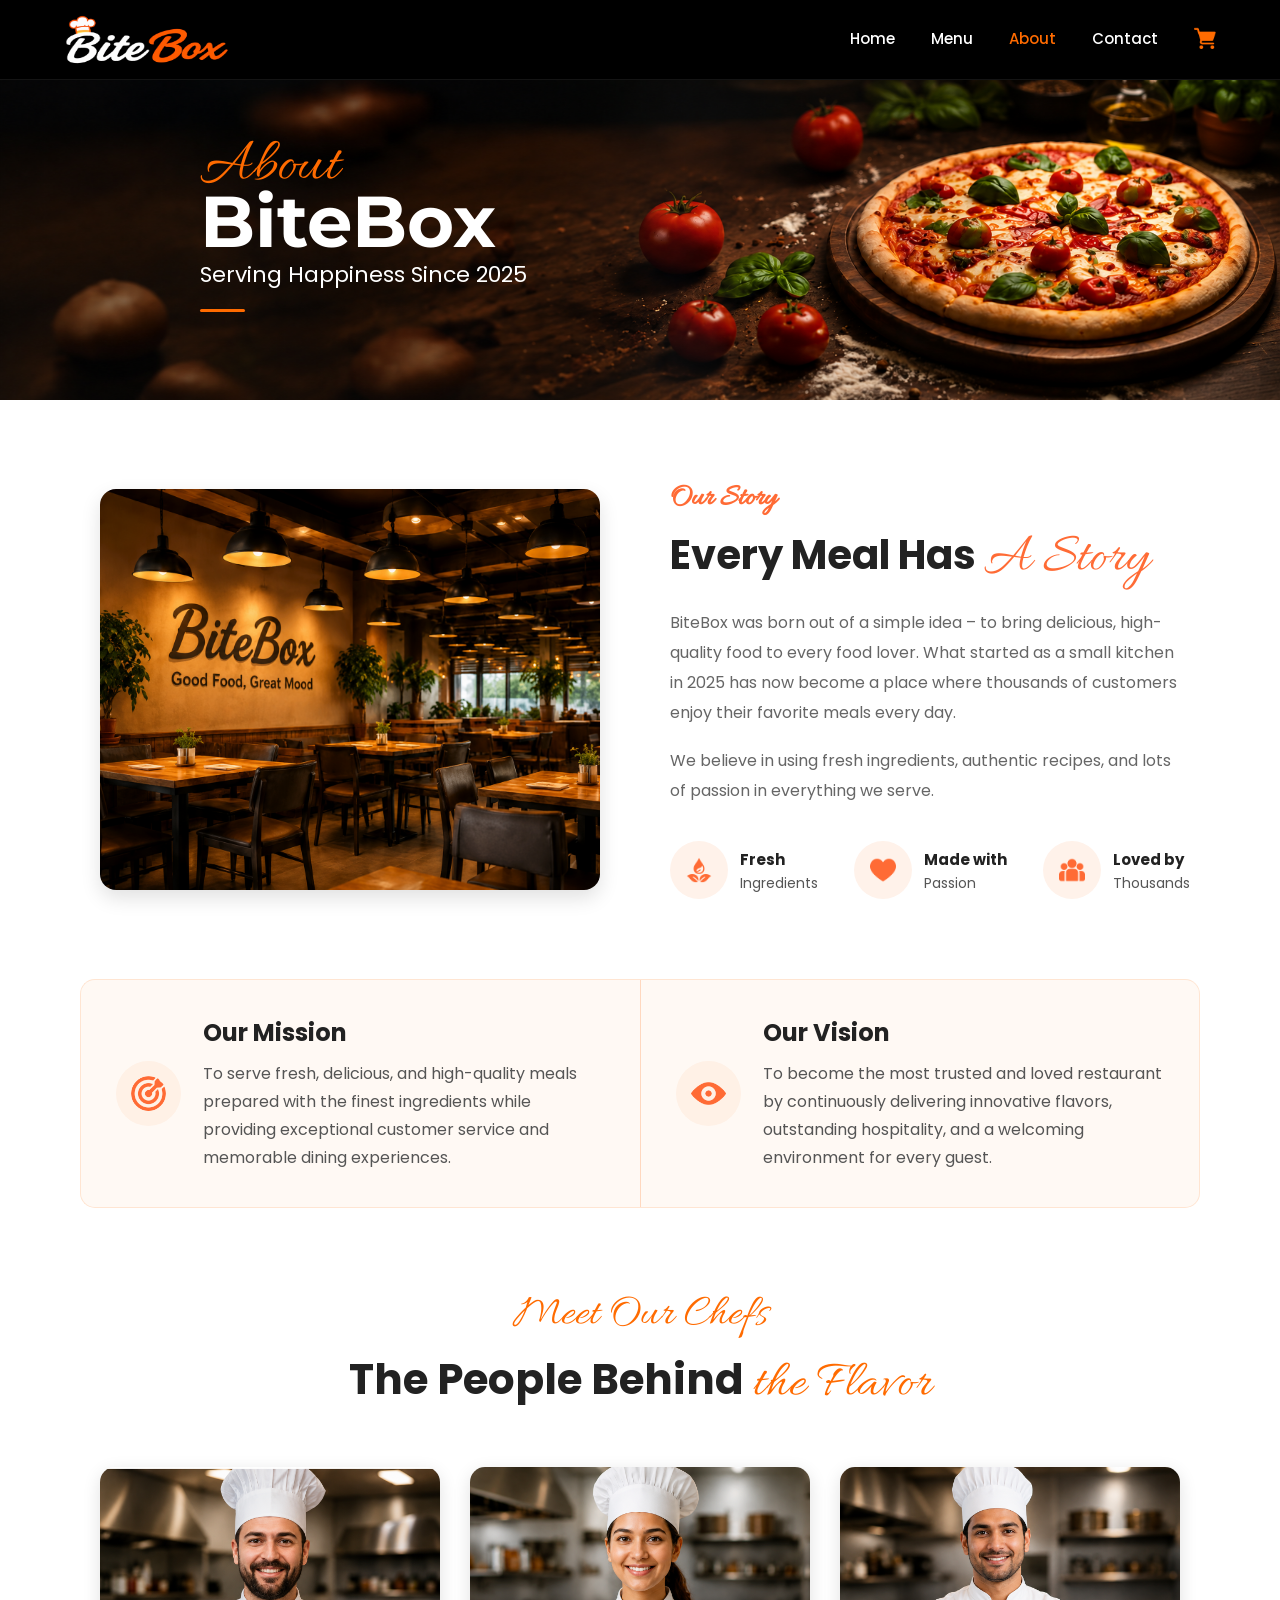
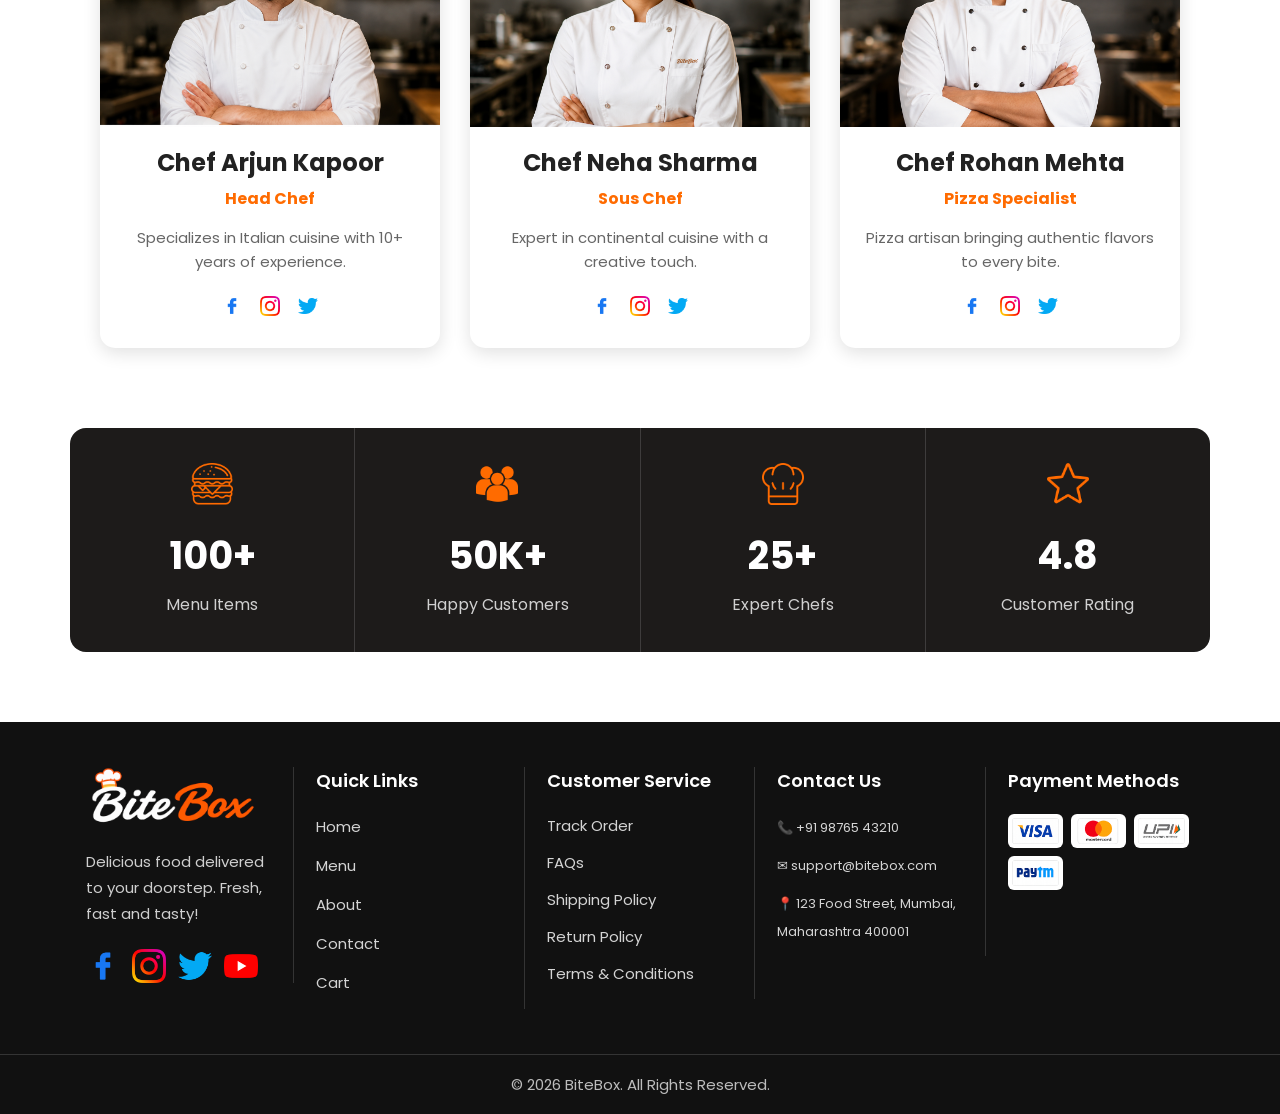
==== commit b615b45b: "Lab 13 updated code" ====
--- a/about.html
+++ b/about.html
@@ -22,12 +22,13 @@
         <!--Navigation Menu-->
         <nav>
             <a href="index.html">Home</a>
-            |
+            
             <a href="menu.html">Menu</a>
-            |
+            
             <a href="about.html" class="active">About</a>
-            |
+            
             <a href="contact.html">Contact</a>
+            
             <a href="cart.html">
                 <img src="assets/icons/cart.png" alt="Cart Icon" width="22" height="22">
             </a>
@@ -343,13 +344,16 @@
     </section>
 
     <!-- Footer Logo Section -->
-    <footer>
+     <footer>
+        <div class="footer-container">
         <section>
             <img src="assets/images/logo.png" alt="BiteBox Logo" width="180">
             <p> Delicious food delivered to your doorstep.
                 Fresh, fast and tasty!
             </p>
 
+            <div class="footer-socials">
+
             <a href="#">
                 <img src="assets/icons/facebook.png" alt="Facebook" width="35" height="35">
             </a>
@@ -365,9 +369,10 @@
             <a href="#">
                 <img src="assets/icons/youtube.png" alt="YouTube" width="35" height="35">
             </a>
+            </div>
         </section>
 
-        <hr>
+        
 
         <!-- Quick Links -->
 
@@ -382,7 +387,7 @@
             </ul>
         </section>
 
-        <hr>
+        
 
         <!-- Customer Service -->
         <section>
@@ -397,7 +402,7 @@
 
         </section>
 
-        <hr>
+        
 
         <!-- Contact Information -->
 
@@ -408,19 +413,22 @@
             <p> 📍 123 Food Street, Mumbai, Maharashtra 400001 </p>
         </section>
 
-        <hr>
+    
 
         <!-- Payment Methods -->
 
         <section>
             <h3>Payment Methods</h3>
-            <img src="assets/images/visa.png" alt="Visa" width="60">
-            <img src="assets/images/mastercard.png" alt="MasterCard" width="60">
-            <img src="assets/images/upi.png" alt="UPI" width="60">
-            <img src="assets/images/paytm.png" alt="Paytm" width="60">
+            <div class="payment-icons">
+            <img src="assets/images/visa.png" alt="Visa" >
+            <img src="assets/images/mastercard.png" alt="MasterCard" >
+            <img src="assets/images/upi.png" alt="UPI" >
+            <img src="assets/images/paytm.png" alt="Paytm">
+            </div>
         </section>
-
-        <hr>
+    </div>
+
+    
         <p> © 2026 BiteBox. All Rights Reserved. </p>
 
     </footer>
--- a/css/style.css
+++ b/css/style.css
@@ -7,47 +7,80 @@
     font-family: "Poppins", sans-serif;
 }
 
-/* Website Header */
-
-header {
-    background-color: #ffffff;
-    padding: 10px 50px;
-    border-bottom: 2px solid #e5e5e5;
-}
-
-/* Website Logo */
-
-.logo {
-    width: 170px;
-    height: auto;
-}
-
-/* Navigation Links */
-
-nav a {
-
-    text-decoration: none;
-    color: #333333;
-    font-size: 18px;
-    font-weight: 600;
-    margin: 0 12px;
-
-}
-
-/* Navigation Link Hover Effect */
-
-nav a:hover {
+
+
+
+header{
+    width:100%;
+    height:80px;
+    padding:0 60px;
+background: black;
+    /* background:#111111; */
+    /* background:white; */
+    border-bottom:1px solid rgba(255,255,255,.08);
+
+    display:flex;
+    justify-content:space-between;
+    align-items:center;
+
+    position:sticky;
+    top:0;
+    z-index:1000;
+}
+
+
+
+.logo{
+    width:170px;
+    height:50px;
+}
+header nav{
+    display:flex;
+    align-items:center;
+    gap:28px;
+    
+}
+
+header nav a{
+    display:flex;
+    align-items:center;
+    justify-content:center;
+
+    height:80px;
+    padding:0 4px;
+
+    text-decoration:none;
+    color:#ffffff;
+    /* color: black; */
+    font-size:15px;
+    font-weight:500;
+
+    border-bottom:3px solid transparent;
+}
+
+.cart-icon img{
+    display:block;
+    width:22px;
+    height:22px;
+}
+
+
+.cart-icon:hover img{
+    transform:scale(1.1);
+}
+
+
+
+header nav a:hover{
+    color:#ff6b00;
+}
+
+
+
+/* Active Navigation Link */
+
+nav a.active {
     color: #ff6b00;
-}
-
-/* Active Navigation Link */
-
-nav a.active {
-
-    color: #ff6b00;
-    border-bottom: 3px solid #ff6b00;
-    padding-bottom: 10px;
-
 }
 
 
@@ -506,7 +539,9 @@
 
 #newsletter{
     width:100%;
-    margin:10px 0 0;
+    /* margin:10px 0 0; */
+    margin-top: 50px;
+    margin-bottom: 0px;
     padding:10px 65px;
     background:linear-gradient(to right,#f44336,#e53935,#d32f2f);
     display:flex;
@@ -974,6 +1009,451 @@
 }
 
 
+/*--------------------------------- Contact Information Section ---------------------------------*/
+
+/* Section */
+
+#contact-info{
+    background:#ffffff;
+    /* padding:80px 60px; */
+    padding-top: 60px;;
+}
+
+/* Section Title */
+
+#contact-info .section-title{
+    text-align:center;
+    margin-bottom:50px;
+}
+
+/* Small Heading */
+
+#contact-info .section-title h4{
+    color:#ff6b00;
+    font-size:24px;
+    font-family:"Allura",cursive;
+    font-weight:400;
+    margin-bottom:6px;
+    position:relative;
+    display:inline-block;
+}
+
+#contact-info .section-title h4::before,
+#contact-info .section-title h4::after{
+    content:"";
+    width:55px;
+    height:2px;
+    background:#ff6b00;
+    position:absolute;
+    top:50%;
+}
+
+#contact-info .section-title h4::before{
+    right:105%;
+}
+
+#contact-info .section-title h4::after{
+    left:105%;
+}
+
+/* Main Heading */
+
+#contact-info .section-title h2{
+    font-size:44px;
+    font-weight:700;
+    color:#222222;
+}
+
+/* Cards Container */
+
+.contact-container{
+    display:flex;
+    justify-content:center;
+    gap:28px;
+}
+
+/* Contact Card */
+
+.contact-container article{
+    width:280px;
+    background:#ffffff;
+    text-align:center;
+    padding:35px 25px;
+    border-radius:14px;
+    box-shadow:0 5px 18px rgba(0,0,0,.10);
+    height: 300px;
+}
+
+/* Main Icons */
+
+.contact-container article>img:first-child{
+    width:70px;
+    height:70px;
+    background:#fff2e8;
+    padding:18px;
+    box-sizing:border-box;
+    border-radius:50%;
+    margin-bottom:20px;
+}
+
+/* Card Heading */
+
+.contact-container article h3{
+    font-size:20px;
+    color:#222222;
+    margin-bottom:15px;
+}
+
+/* Card Details */
+
+.contact-container article p{
+    font-size:15px;
+    color:#555555;
+    line-height:28px;
+    margin:0;
+}
+
+/* Social Icons */
+
+.contact-container article a{
+    text-decoration:none;
+    margin:0 5px;
+    display:inline-block;
+}
+
+.contact-container article a img{
+    width:30px;
+    height:30px;
+    margin-top:8px;
+}
+
+/* Card Hover */
+
+.contact-container article:hover{
+    box-shadow:0 10px 25px rgba(0,0,0,.15);
+}
+
+
+
+
+
+
+
+
+/*================ Contact Details Section =================*/
+
+#contact-details{
+    width:95%;
+    /* margin:60px auto; */
+    margin-top: 60px;
+    margin-left: 30px;
+    background:#fff8f4;
+    padding:30px;
+    border-radius:18px;
+    display:flex;
+    justify-content:space-between;
+    align-items:stretch;
+    gap:35px;
+    box-sizing:border-box;
+}
+
+/*================ Left Column =================*/
+
+.left-column{
+    width:40%;
+    display:flex;
+    flex-direction:column;
+}
+
+/* Business Hours Card */
+
+.business-card{
+    /* background:#ffffff; */
+    padding:22px;
+    border-radius:14px;
+    /* box-shadow:0 4px 12px rgba(0,0,0,.08); */
+}
+
+/* Heading */
+
+.business-card h2{
+    font-size:30px;
+    font-weight:700;
+    color:#222222;
+    margin-bottom:10px;
+}
+
+/* Orange Line */
+
+.business-card hr{
+    width:55px;
+    height:3px;
+    background:#ff6b00;
+    border:none;
+    margin-bottom:20px;
+}
+
+/* Content */
+
+.business-content{
+    display:flex;
+    gap:18px;
+    align-items:flex-start;
+}
+
+/* Clock Icon */
+
+.business-content img{
+    width:48px;
+    height:48px;
+    margin-top:5px;
+}
+
+/* Table */
+
+.business-card table{
+    width:100%;
+    border-collapse:collapse;
+}
+
+.business-card td{
+    padding:10px 0;
+    font-size:14px;
+    color:#555555;
+}
+
+.business-card td:last-child{
+    text-align:right;
+    font-weight:600;
+    color:#222222;
+}
+
+/*================ Event Card =================*/
+
+.event-card{
+    margin-top:15px;
+    background:#fff4ee;
+    border-radius:14px;
+    padding:18px;
+    display:flex;
+    align-items:center;
+    gap:18px;
+    flex:1;
+    border-style: solid;
+    border-color: white;
+}
+
+/* Event Icon */
+
+.event-card img{
+    width:58px;
+    height:58px;
+    background:white;
+    padding:14px;
+    border-radius:50%;
+    box-sizing:border-box;
+    flex-shrink:0;
+}
+
+/* Event Heading */
+
+.event-card h3{
+    font-size:22px;
+    color:#222222;
+    margin-bottom:8px;
+}
+
+/* Event Text */
+
+.event-card p{
+    font-size:14px;
+    color:#666666;
+    line-height:22px;
+    margin-bottom:15px;
+}
+
+/* Button */
+
+.event-card a{
+    display:inline-block;
+    background:#ff6b00;
+    color:#ffffff;
+    text-decoration:none;
+    padding:10px 24px;
+    border-radius:30px;
+    font-size:14px;
+    font-weight:600;
+}
+
+/*================ Right Column =================*/
+
+.right-column{
+    width:66%;
+    /* background:#ffffff; */
+    padding:22px;
+    border-radius:14px;
+    /* box-shadow:0 4px 12px rgba(0,0,0,.08); */
+}
+
+/* Heading */
+
+.right-column h2{
+    font-size:30px;
+    font-weight:700;
+    color:#222222;
+    margin-bottom:10px;
+}
+
+/* Orange Line */
+
+.right-column hr{
+    width:55px;
+    height:3px;
+    background:#ff6b00;
+    border:none;
+    margin-bottom:20px;
+}
+
+/*================ Form =================*/
+
+.form-row{
+    display:flex;
+    gap:20px;
+    margin-bottom:15px;
+}
+
+.form-row input{
+    width:50%;
+    height:50px;
+    padding:0 14px;
+    border:1px solid #e5e5e5;
+    border-radius:5px;
+    font-size:14px;
+    font-family:Poppins,sans-serif;
+    box-sizing:border-box;
+    outline:none;
+}
+
+/* Textarea */
+
+textarea{
+    width:100%;
+    height:120px;
+    padding:14px;
+    border:1px solid #e5e5e5;
+    border-radius:5px;
+    resize:none;
+    margin-bottom:15px;
+    font-size:14px;
+    font-family:Poppins,sans-serif;
+    box-sizing:border-box;
+    outline:none;
+}
+
+/* Focus */
+
+.form-row input:focus,
+textarea:focus{
+    border-color:#ff6b00;
+}
+
+/* Button */
+
+.contact-form-button{
+    width:100%;
+    height:42px;
+    background:#ff6b00;
+    color:#ffffff;
+    border:none;
+    border-radius:5px;
+    font-size:14px;
+    font-weight:600;
+    font-family:Poppins,sans-serif;
+    cursor:pointer;
+}
+
+/* Hover Effects */
+
+.event-card a:hover,
+.contact-form-button:hover{
+    background:#e65c00;
+}
+
+
+/*========================================= Restaurant Location Section===================================*/
+
+
+#google-map{
+    background:#ffffff;
+    padding:100px 50px 70px;
+}
+
+
+#google-map .section-title{
+    text-align:center;
+    margin-bottom:30px;
+}
+
+#google-map .section-title h4{
+    color:#ff6b00;
+    font-size:28px;
+    font-family:"Allura",cursive;
+    font-weight:400;
+    display:inline-block;
+    position:relative;
+    margin-bottom:8px;
+}
+
+#google-map .section-title h4::before,
+#google-map .section-title h4::after{
+    content:"";
+    width:55px;
+    height:2px;
+    background:#ff6b00;
+    position:absolute;
+    top:50%;
+}
+
+#google-map .section-title h4::before{
+    right:110%;
+}
+
+#google-map .section-title h4::after{
+    left:110%;
+}
+
+#google-map .section-title h2{
+    font-size:40px;
+    color:#222222;
+    margin-bottom:12px;
+}
+
+#google-map .section-title p{
+    font-size:15px;
+    color:#666666;
+    line-height:24px;
+    max-width:650px;
+    margin:auto;
+}
+
+
+#google-map iframe{
+    width:100%;
+    height:380px;
+    display:block;
+    border:none;
+    border-radius:16px;
+    overflow:hidden;
+    box-shadow:0 8px 20px rgba(0,0,0,.12);
+}
+
+
+
+
+
+
+
+
 
 
 /*---------------------------------about page CSS ---------------------------------------*/
@@ -1088,6 +1568,7 @@
     justify-content:center;
     align-items:center;
     gap:70px;
+    margin-left: 10px;
 }
 
 /* Restaurant Image */
@@ -1546,4 +2027,470 @@
     width: 720px;
     margin: 0 auto;
 
+}
+
+
+
+
+#cart-details{
+    width:92%;
+    margin:60px auto 30px;
+    display:flex;
+    justify-content:space-between;
+    align-items:flex-start;
+    gap:30px;
+}
+
+
+
+#shopping-cart{
+    width:65%;
+    background:#ffffff;
+    border:1px solid #ececec;
+    border-radius:14px;
+    overflow:hidden;
+    /* box-shadow:0 5px 18px rgba(0,0,0,.08); */
+}
+
+#shopping-cart table{
+    width:100%;
+    border-collapse:collapse;
+}
+
+#shopping-cart thead{
+    background:#fff6ef;
+}
+
+#shopping-cart th{
+    padding:20px 15px;
+    font-size:18px;
+    font-weight:600;
+    color:#222;
+    text-align:center;
+}
+
+
+#shopping-cart th:first-child{
+    width:40%;
+    text-align:center;
+}
+
+#shopping-cart td:first-child{
+    width:40%;
+    text-align:left;
+}
+
+#shopping-cart td{
+    padding:16px;
+    border-top:1px solid #ececec;
+    vertical-align:middle;
+    text-align:center;
+}
+
+
+
+.cart-item{
+    display:flex;
+    align-items:center;
+    gap:16px;
+}
+
+.cart-item img{
+    width:90px;
+    height:62px;
+    object-fit:cover;
+    border-radius:8px;
+}
+
+.cart-item h3{
+    font-size:18px;
+    font-weight:600;
+    color:#222;
+    margin-bottom:5px;
+}
+
+.cart-item p{
+    font-size:14px;
+    color:#666;
+    line-height:21px;
+}
+
+
+
+#shopping-cart td:nth-child(2),
+#shopping-cart td:nth-child(4){
+    font-size:18px;
+    font-weight:600;
+    color:#333;
+}
+
+
+
+.quantity-box{
+    width:122px;
+    height:40px;
+    margin:auto;
+
+    display:flex;
+    align-items:center;
+    justify-content:space-between;
+
+    border:1px solid #dddddd;
+    border-radius:8px;
+    overflow:hidden;
+    background:#ffffff;
+}
+
+.quantity-box button{
+    width:38px;
+    height:40px;
+
+    border:none;
+    background:#ffffff;
+
+    font-size:22px;
+    font-weight:600;
+    color:#444;
+
+    cursor:pointer;
+}
+
+.quantity-box button:first-child{
+    border-right:1px solid #e5e5e5;
+}
+
+.quantity-box button:last-child{
+    border-left:1px solid #e5e5e5;
+}
+
+.quantity-box span{
+    width:46px;
+    text-align:center;
+    font-size:18px;
+    font-weight:600;
+}
+
+
+
+#shopping-cart td:last-child img{
+    width:22px;
+    height:22px;
+    cursor:pointer;
+}
+
+#shopping-cart tbody tr:hover{
+    background:#fffdfb;
+}
+
+
+
+
+
+#order-summary{
+    width:35%;
+    background:#ffffff;
+    border:1px solid #ececec;
+    border-radius:14px;
+    padding:24px;
+    /* box-shadow:0 5px 18px rgba(0,0,0,.08); */
+    height: 385px;
+}
+
+#order-summary h2{
+    font-size:20px;
+    margin-bottom:25px;
+    color:#222;
+}
+
+#order-summary p{
+    display:flex;
+    justify-content:space-between;
+    align-items:center;
+    margin-bottom:16px;
+    font-size:16px;
+    color:#444;
+}
+
+#order-summary hr{
+    margin:22px 0;
+    border:none;
+    border-top:1px dashed #ddd;
+}
+
+#order-summary h3{
+    display:flex;
+    justify-content:space-between;
+    align-items:center;
+    font-size:18px;
+    margin-bottom:25px;
+}
+
+#order-summary h3 span:last-child{
+    color:#ff6600;
+    font-size:20px;
+}
+
+#order-summary button{
+    width:100%;
+    height:54px;
+
+    display:flex;
+    justify-content:center;
+    align-items:center;
+
+    border:none;
+    border-radius:8px;
+
+    background:#ff6b00;
+    color:#ffffff;
+
+    font-size:18px;
+    font-weight:600;
+    font-family:'Poppins', sans-serif;
+
+    cursor:pointer;
+}
+
+#order-summary button:hover{
+    background: darkred;
+
+}
+
+#order-summary p:last-child{
+    justify-content:center;
+    gap:8px;
+    margin-top:16px;
+    font-size:14px;
+    color:#777;
+}
+
+
+
+
+
+#cart-actions{
+    width:92%;
+    margin:25px auto 60px;
+
+    display:flex;
+    justify-content:flex-start;
+    align-items:center;
+    gap:250px;
+}
+
+#cart-actions a,
+#cart-actions button{
+    width:220px;
+    height:56px;
+
+    display:flex;
+    justify-content:center;
+    align-items:center;
+    gap:10px;
+
+    border-radius:8px;
+    font-size:18px;
+    font-weight:500;
+}
+
+#cart-actions a img,
+#cart-actions button img{
+    width:20px;
+    height:20px;
+    object-fit:contain;
+    flex-shrink:0;
+}
+
+#cart-actions a{
+    width:260px;
+    height:56px;
+
+    display:flex;
+    justify-content:center;
+    align-items:center;
+    gap:10px;
+
+    padding:0 20px;
+
+    background:#ffffff;
+    border:1px solid #dddddd;
+    border-radius:8px;
+
+    text-decoration:none;
+    color:#333333;
+    font-size:18px;
+    font-weight:500;
+
+    white-space:nowrap;
+}
+
+#cart-actions a:hover{
+    background:#fafafa;
+}
+
+#cart-actions button{
+    display:flex;
+    align-items:center;
+    justify-content:center;
+    gap:10px;
+
+    padding:14px 22px;
+
+    background:#fff5f5;
+    color:#ff4d4d;
+
+    border:1px solid #ffd5d5;
+    border-radius:8px;
+
+    font-size:18px;
+    font-weight:500;
+
+    cursor:pointer;
+
+    transition:.3s;
+}
+
+#cart-actions button:hover{
+    background:#ffeaea;
+}
+
+/*=========================================  Footer Section=========================================*/
+
+footer{
+    background:#111111;
+    color:#ffffff;
+    margin-top:70px;
+}
+
+/* Main Footer Layout */
+
+.footer-container{
+    width:90%;
+    margin:auto;
+    padding:45px 0;
+    display:flex;
+    justify-content:space-between;
+    align-items:flex-start;
+}
+
+/* Footer Columns */
+
+.footer-container section{
+    width:20%;
+    padding:0 22px;
+    border-right:1px solid rgba(255,255,255,.15);
+}
+
+.footer-container section:last-child{
+    border-right:none;
+}
+
+
+
+.footer-container section:first-child > img{
+    width:170px;
+    height:auto;
+    margin-bottom:18px;
+}
+
+.footer-container section:first-child p{
+    color:#cfcfcf;
+    font-size:15px;
+    line-height:26px;
+    margin-bottom:22px;
+}
+
+
+
+.footer-socials{
+    display:flex;
+    align-items:center;
+    gap:12px;
+}
+
+.footer-socials a{
+    display:flex;
+}
+
+.footer-socials img{
+    width:34px;
+    height:34px;
+    transition:.3s;
+}
+
+
+
+
+.footer-container h3{
+    font-size:18px;
+    font-weight:600;
+    color:#ffffff;
+    margin-bottom:20px;
+}
+
+
+.footer-container ul{
+    list-style:none;
+}
+
+.footer-container ul li{
+    margin-bottom:14px;
+}
+
+.footer-container ul li a{
+    color:#d4d4d4;
+    text-decoration:none;
+    font-size:15px;
+    transition:.3s;
+}
+
+.footer-container ul li a:hover{
+    color:#ff6b00;
+}
+
+/* Customer Service */
+
+.footer-container section:nth-child(3) li{
+    color:#d4d4d4;
+    font-size:15px;
+    cursor:pointer;
+    transition:.3s;
+}
+
+.footer-container section:nth-child(3) li:hover{
+    color:#ff6b00;
+}
+
+
+
+.footer-container section:nth-child(4) p{
+    color:#d4d4d4;
+    font-size:13px;
+    line-height:28px;
+    margin-bottom:10px;
+}
+
+
+
+.payment-icons{
+    display:flex;
+    gap:8px;
+    flex-wrap:wrap;
+}
+
+.payment-icons img{
+    width:55px;
+    height:auto;
+    background:#ffffff;
+    padding:4px;
+    border-radius:6px;
+}
+
+
+footer > p{
+    border-top:1px solid rgba(255,255,255,.15);
+    text-align:center;
+    color:#bdbdbd;
+    padding:18px 0;
+    font-size:15px;
 }
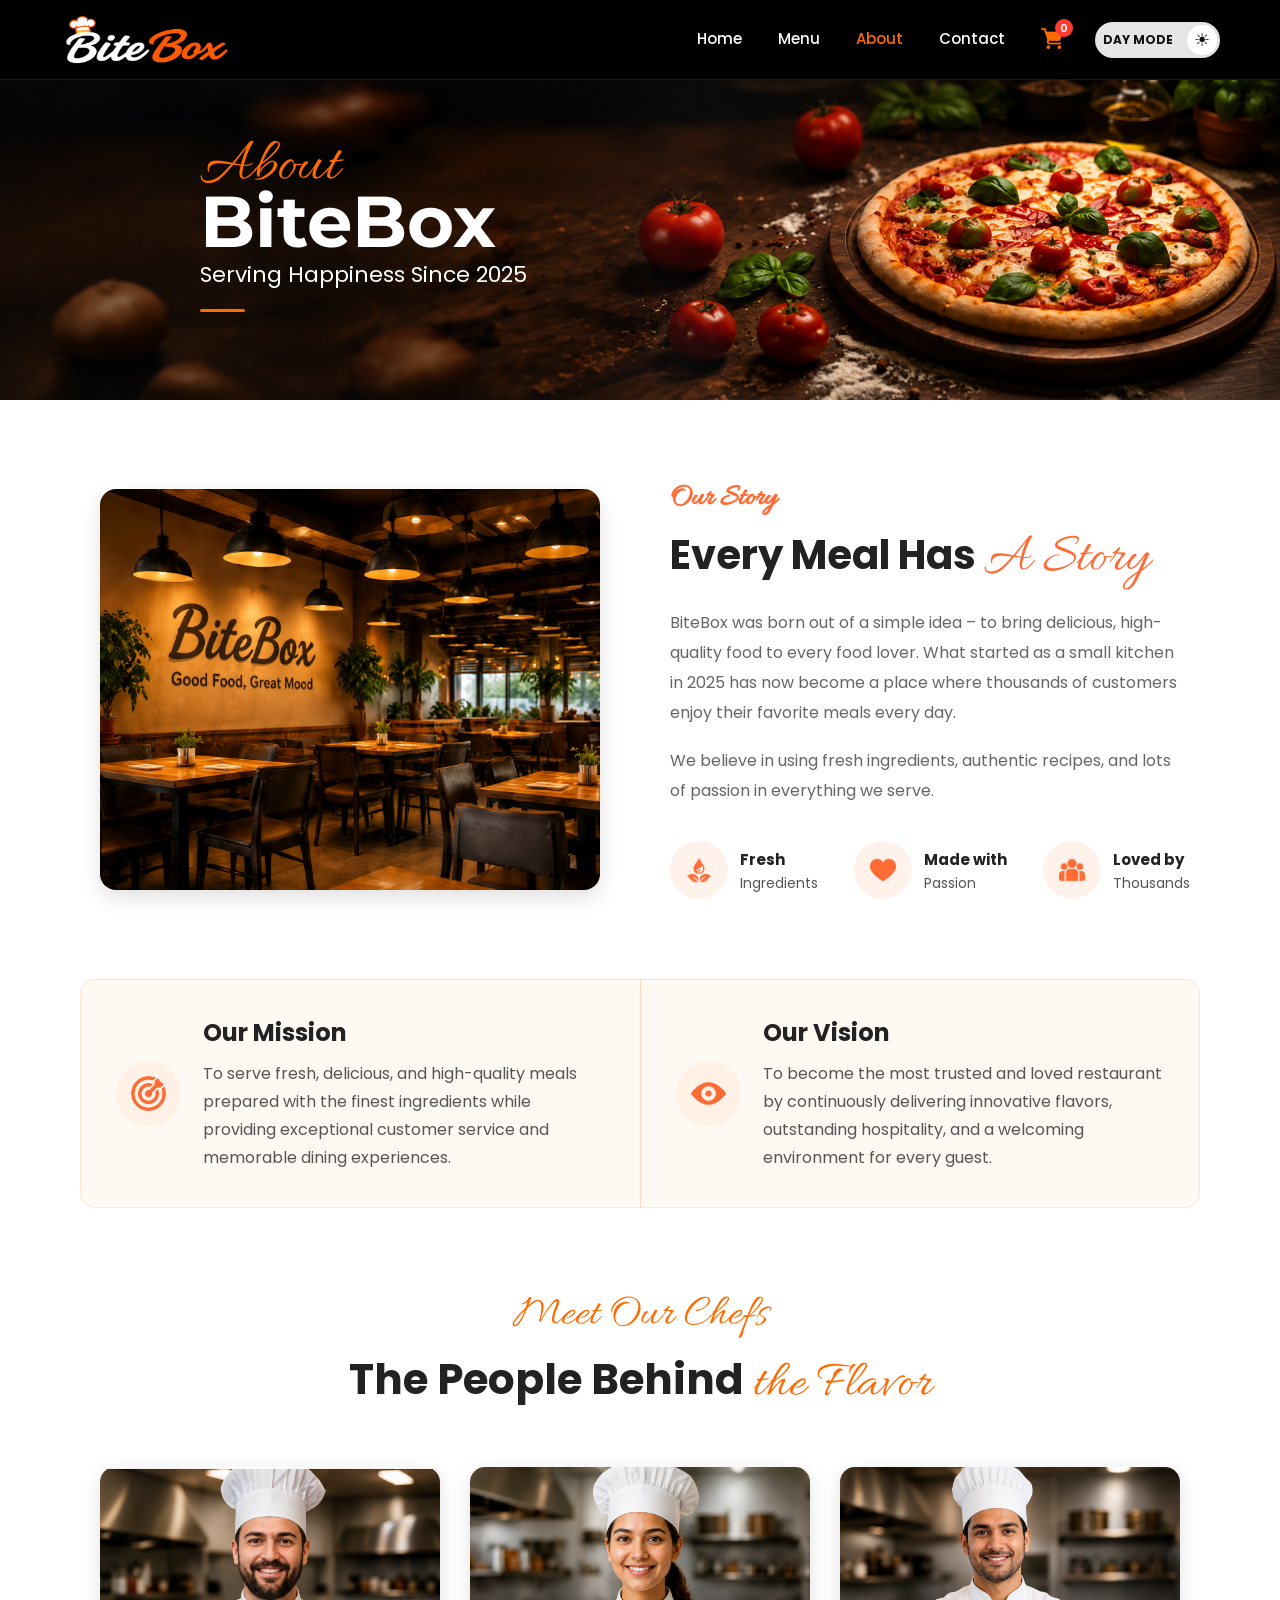
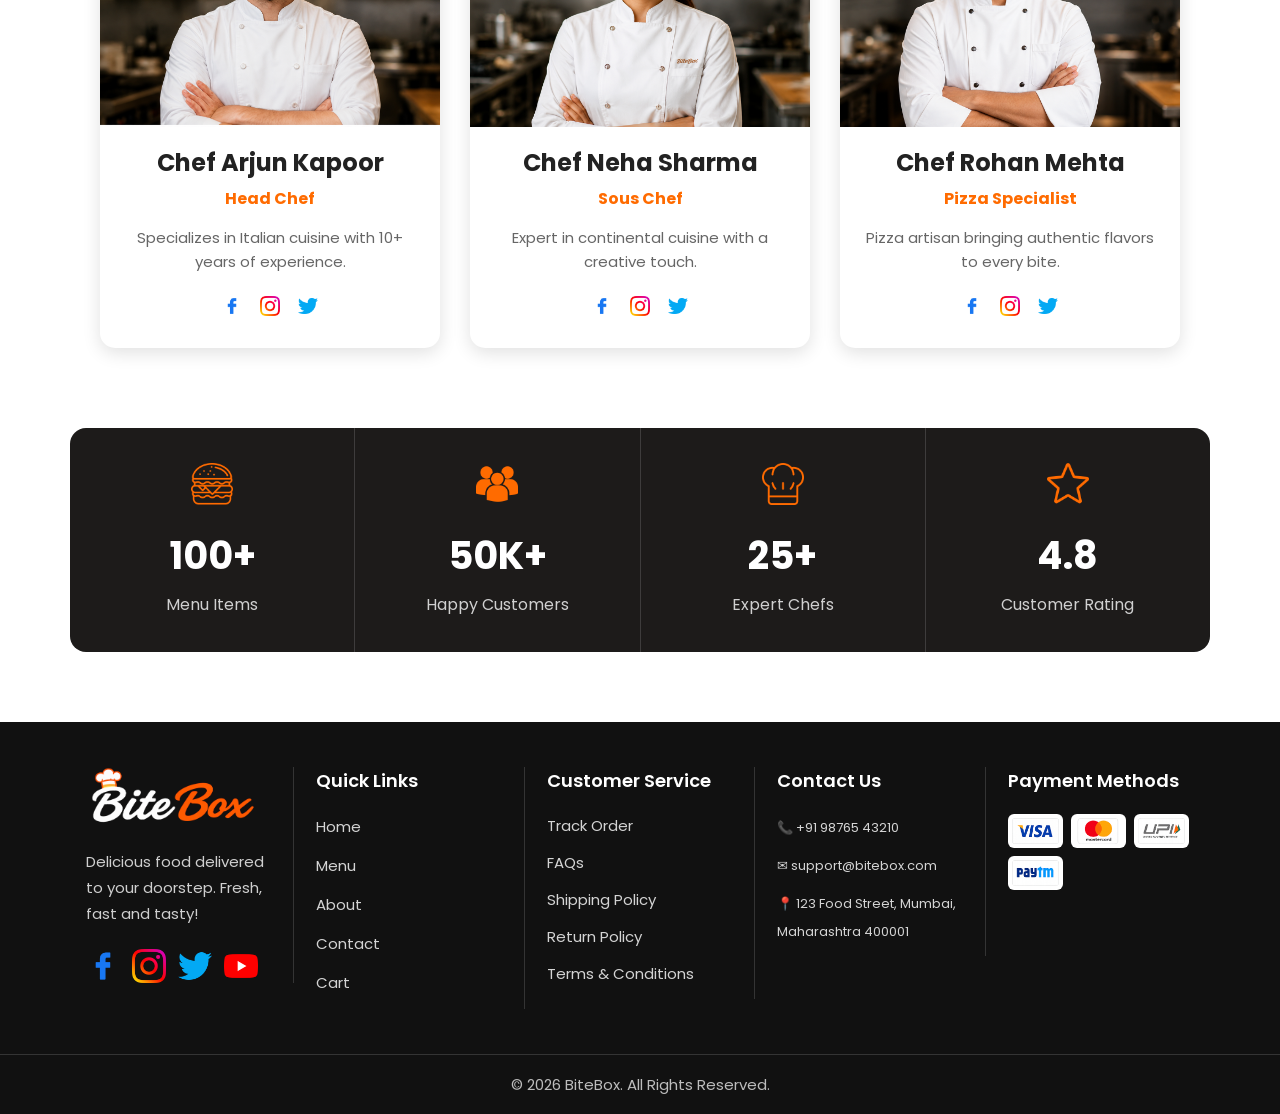
==== commit afeabb66: "Lab 19 updated code" ====
--- a/about.html
+++ b/about.html
@@ -29,9 +29,20 @@
             
             <a href="contact.html">Contact</a>
             
-            <a href="cart.html">
+            <a href="cart.html" class="cart-icon">
+                <span class="cart-wrapper">
                 <img src="assets/icons/cart.png" alt="Cart Icon" width="22" height="22">
+                 <span id="cart-count">0</span>
+            </span>
             </a>
+
+             <button type="button" id="theme-toggle" class="theme-toggle">
+                <span class="theme-icon">☀</span>
+                <span class="theme-text">
+                    DAY MODE
+                </span>
+            </button>
+
         </nav>
 
     </header>
@@ -52,7 +63,6 @@
 
 
     <!--Our story section -->
-    <!-- Our Story Section -->
 
     <section id="story">
 
@@ -433,7 +443,7 @@
 
     </footer>
 
-
+<script src="js/script.js"></script>
 </body>
 
 </html>
--- a/css/style.css
+++ b/css/style.css
@@ -10,69 +10,70 @@
 
 
 
-header{
-    width:100%;
-    height:80px;
-    padding:0 60px;
-background: black;
+header {
+    width: 100%;
+    height: 80px;
+    padding: 0 60px;
+    background: black;
     /* background:#111111; */
     /* background:white; */
-    border-bottom:1px solid rgba(255,255,255,.08);
-
-    display:flex;
-    justify-content:space-between;
-    align-items:center;
-
-    position:sticky;
-    top:0;
-    z-index:1000;
-}
-
-
-
-.logo{
-    width:170px;
-    height:50px;
-}
-header nav{
-    display:flex;
-    align-items:center;
-    gap:28px;
-    
-}
-
-header nav a{
-    display:flex;
-    align-items:center;
-    justify-content:center;
-
-    height:80px;
-    padding:0 4px;
-
-    text-decoration:none;
-    color:#ffffff;
+    border-bottom: 1px solid rgba(255, 255, 255, .08);
+
+    display: flex;
+    justify-content: space-between;
+    align-items: center;
+
+    position: sticky;
+    top: 0;
+    z-index: 1000;
+}
+
+
+
+.logo {
+    width: 170px;
+    height: 50px;
+}
+
+header nav {
+    display: flex;
+    align-items: center;
+    gap: 28px;
+
+}
+
+header nav a {
+    display: flex;
+    align-items: center;
+    justify-content: center;
+
+    height: 80px;
+    padding: 0 4px;
+
+    text-decoration: none;
+    color: #ffffff;
     /* color: black; */
-    font-size:15px;
-    font-weight:500;
-
-    border-bottom:3px solid transparent;
-}
-
-.cart-icon img{
-    display:block;
-    width:22px;
-    height:22px;
-}
-
-
-.cart-icon:hover img{
-    transform:scale(1.1);
-}
-
-
-
-header nav a:hover{
-    color:#ff6b00;
+    font-size: 15px;
+    font-weight: 500;
+
+    border-bottom: 3px solid transparent;
+}
+
+.cart-icon img {
+    display: block;
+    width: 22px;
+    height: 22px;
+}
+
+
+.cart-icon:hover img {
+    transform: scale(1.1);
+}
+
+
+
+header nav a:hover {
+    color: #ff6b00;
 }
 
 
@@ -124,10 +125,12 @@
 
 
 
+
 /* Hero Buttons */
 
 .hero-buttons {
     margin-top: 25px;
+
 }
 
 .hero-buttons a {
@@ -146,7 +149,7 @@
 .order-btn {
     background-color: #F44336;
     color: white;
-    margin-right: 15px;
+    margin-right: 0;
     width: 250px;
     border: 2px solid white;
 }
@@ -156,6 +159,7 @@
     color: white;
     border: 2px solid white;
     width: 250px;
+    margin-left: 20px;
 }
 
 .order-btn:hover {
@@ -174,80 +178,80 @@
 
 /* Why Choose BiteBox Section */
 
-#features{
-    background-color:#ffffff;
-    padding:45px 25px;
-    display:flex;
-    flex-wrap:wrap;
-    justify-content:center;
+#features {
+    background-color: #ffffff;
+    padding: 45px 25px;
+    display: flex;
+    flex-wrap: wrap;
+    justify-content: center;
 }
 
 /* Section Heading */
 
-#features h2{
-    width:100%;
-    text-align:center;
-    font-size:42px;
-    font-weight:700;
-    color:#222222;
-    margin-bottom:40px;
-    position:relative;
-}
-
-#features h2::after{
-    content:"";
-    display:block;
-    width:70px;
-    height:3px;
-    background-color:#ff6b00;
-    margin:10px auto 0;
+#features h2 {
+    width: 100%;
+    text-align: center;
+    font-size: 42px;
+    font-weight: 700;
+    color: #222222;
+    margin-bottom: 40px;
+    position: relative;
+}
+
+#features h2::after {
+    content: "";
+    display: block;
+    width: 70px;
+    height: 3px;
+    background-color: #ff6b00;
+    margin: 10px auto 0;
 }
 
 /* Feature Card */
 
-#features article{
-    width:300px;
-    padding:0 15px;
-    display:flex;
-    align-items:center;
-    border-right:1px solid #e5e5e5;
-}
-
-#features article:last-child{
-    border-right:none;
+#features article {
+    width: 300px;
+    padding: 0 15px;
+    display: flex;
+    align-items: center;
+    border-right: 1px solid #e5e5e5;
+}
+
+#features article:last-child {
+    border-right: none;
 }
 
 /* Feature Icon */
 
-#features article img{
-    width:55px;
-    height:55px;
-    margin-right:20px;
-    flex-shrink:0;
+#features article img {
+    width: 55px;
+    height: 55px;
+    margin-right: 20px;
+    flex-shrink: 0;
 }
 
 /* Feature Content */
 
-#features article div{
-    flex:1;
+#features article div {
+    flex: 1;
 }
 
 /* Feature Title */
 
-#features article h3{
-    font-size:18px;
-    font-weight:700;
-    color:#000000;
-    margin-bottom:6px;
+#features article h3 {
+    font-size: 18px;
+    font-weight: 700;
+    color: #000000;
+    margin-bottom: 6px;
 }
 
 /* Feature Description */
 
-#features article p{
-    font-size:16px;
-    color:#3a3939;
-    line-height:21px;
-    margin:0;
+#features article p {
+    font-size: 16px;
+    color: #3a3939;
+    line-height: 21px;
+    margin: 0;
 }
 
 
@@ -255,281 +259,281 @@
 
 /* Popular Dishes Section */
 
-#popular-dishes{
-    background-color:#ffffff;
-    padding:60px 30px;
-    display:flex;
-    flex-wrap:wrap;
-    justify-content:center;
-    gap:18px;
+#popular-dishes {
+    background-color: #ffffff;
+    padding: 60px 30px;
+    display: flex;
+    flex-wrap: wrap;
+    justify-content: center;
+    gap: 18px;
 }
 
 /* Section Heading */
 
-#popular-dishes h2{
-    width:100%;
-    text-align:center;
-    font-size:42px;
-    font-weight:700;
-    color:#222222;
-    margin-bottom:22px;
-    position:relative;
-}
-
-#popular-dishes h2::after{
-    content:"";
-    display:block;
-    width:70px;
-    height:3px;
-    background-color:#ff6b00;
-    margin:10px auto 0;
+#popular-dishes h2 {
+    width: 100%;
+    text-align: center;
+    font-size: 42px;
+    font-weight: 700;
+    color: #222222;
+    margin-bottom: 22px;
+    position: relative;
+}
+
+#popular-dishes h2::after {
+    content: "";
+    display: block;
+    width: 70px;
+    height: 3px;
+    background-color: #ff6b00;
+    margin: 10px auto 0;
 }
 
 /* Dish Card */
 
-#popular-dishes article{
-    width:225px;
-    background-color:#ffffff;
-    border-radius:14px;
-    overflow:hidden;
-    box-shadow:0 3px 12px rgba(0,0,0,0.12);
+#popular-dishes article {
+    width: 225px;
+    background-color: #ffffff;
+    border-radius: 14px;
+    overflow: hidden;
+    box-shadow: 0 3px 12px rgba(0, 0, 0, 0.12);
 }
 
 /* Food Image */
 
-#popular-dishes article img{
-    width:100%;
-    height:135px;
-    object-fit:cover;
-    display:block;
+#popular-dishes article img {
+    width: 100%;
+    height: 135px;
+    object-fit: cover;
+    display: block;
 }
 
 /* Dish Name */
 
-#popular-dishes article h3{
-    font-size:18px;
-    font-weight:700;
-    color:#222222;
-    margin:10px 12px 6px;
+#popular-dishes article h3 {
+    font-size: 18px;
+    font-weight: 700;
+    color: #222222;
+    margin: 10px 12px 6px;
 }
 
 /* Rating & Price */
 
-#popular-dishes .details{
-    display:flex;
-    justify-content:space-between;
-    align-items:center;
-    padding:0 12px 10px;
+#popular-dishes .details {
+    display: flex;
+    justify-content: space-between;
+    align-items: center;
+    padding: 0 12px 10px;
 }
 
 /* Ratings */
 
-#popular-dishes .ratings{
-    color:#f5b301;
-    font-size:18px;
-    font-weight:600;
-    margin:0;
+#popular-dishes .ratings {
+    color: #f5b301;
+    font-size: 18px;
+    font-weight: 600;
+    margin: 0;
 }
 
 /* Review Count */
 
-#popular-dishes .ratings small{
-    color:#666666;
-    font-size:12px;
+#popular-dishes .ratings small {
+    color: #666666;
+    font-size: 12px;
 }
 
 /* Price */
 
-#popular-dishes .price{
-    color:#f44336;
-    font-size:20px;
-    font-weight:700;
-    margin:0;
+#popular-dishes .price {
+    color: #f44336;
+    font-size: 20px;
+    font-weight: 700;
+    margin: 0;
 }
 
 /* Hover Effect */
 
-#popular-dishes article:hover{
-    box-shadow:0 8px 22px rgba(0,0,0,0.18);
+#popular-dishes article:hover {
+    box-shadow: 0 8px 22px rgba(0, 0, 0, 0.18);
 }
 
 
 
 /*--------------------------------- Today's Special Offer Section ---------------------------------*/
 
-#offer{
-    width:95%;
-    height:250px;
-    margin:40px auto;
-    padding:28px 55px;
-    box-sizing:border-box;
-    background-image:url("../assets/images/offer-banner.png");
-    background-repeat:no-repeat;
-    background-size:100% 100%;
-    background-position:center;
-    border-radius:20px;
+#offer {
+    width: 95%;
+    height: 250px;
+    margin: 40px auto;
+    padding: 28px 55px;
+    box-sizing: border-box;
+    background-image: url("../assets/images/offer-banner.png");
+    background-repeat: no-repeat;
+    background-size: 100% 100%;
+    background-position: center;
+    border-radius: 20px;
 }
 
 /* Offer Content */
 
-.offer-content{
-    width:38%;
+.offer-content {
+    width: 38%;
 }
 
 /* Heading */
 
-.offer-content h2{
-    font-size:34px;
-    font-weight:800;
-    color:#ffffff;
-    line-height:1.15;
-    margin-bottom:15px;
-}
-
-.offer-content h2 span{
-    background:linear-gradient(180deg,#ffffff 0%,#fff9d8 25%,#ffe47a 55%,#ffc107 80%,#ff9800 100%);
-    -webkit-background-clip:text;
-    -webkit-text-fill-color:transparent;
-    background-clip:text;
+.offer-content h2 {
+    font-size: 34px;
+    font-weight: 800;
+    color: #ffffff;
+    line-height: 1.15;
+    margin-bottom: 15px;
+}
+
+.offer-content h2 span {
+    background: linear-gradient(180deg, #ffffff 0%, #fff9d8 25%, #ffe47a 55%, #ffc107 80%, #ff9800 100%);
+    -webkit-background-clip: text;
+    -webkit-text-fill-color: transparent;
+    background-clip: text;
 }
 
 /* Description */
 
-.offer-content p{
-    font-size:18px;
-    color:#ffffff;
-    line-height:1.5;
-    margin-bottom:10px;
-}
-
-.offer-content strong{
-    color:#ffb400;
+.offer-content p {
+    font-size: 18px;
+    color: #ffffff;
+    line-height: 1.5;
+    margin-bottom: 10px;
+}
+
+.offer-content strong {
+    color: #ffb400;
 }
 
 /* Button */
 
-.offer-content a{
-    display:inline-block;
-    margin-top:8px;
-    padding:12px 32px;
-    background:#ff3b30;
-    color:#ffffff;
-    text-decoration:none;
-    font-size:17px;
-    font-weight:600;
-    border-radius:8px;
+.offer-content a {
+    display: inline-block;
+    margin-top: 8px;
+    padding: 12px 32px;
+    background: #ff3b30;
+    color: #ffffff;
+    text-decoration: none;
+    font-size: 17px;
+    font-weight: 600;
+    border-radius: 8px;
     width: 200px;
     text-align: center;
 }
 
-.offer-content a:hover{
+.offer-content a:hover {
     background-color: #D32F2F;
 }
 
 
 /*--------------------------------- Customer Reviews Section ---------------------------------*/
 
-#reviews{
-    background:#ffffff;
-    padding:20px 30px 40px;
-    display:flex;
-    flex-wrap:wrap;
-    justify-content:center;
-    gap:22px;
+#reviews {
+    background: #ffffff;
+    padding: 20px 30px 40px;
+    display: flex;
+    flex-wrap: wrap;
+    justify-content: center;
+    gap: 22px;
 }
 
 /* Section Heading */
 
-#reviews h2{
-    width:100%;
-    text-align:center;
-    font-size:42px;
-    font-weight:700;
-    color:#222222;
-    margin-bottom:30px;
-    position:relative;
-}
-
-#reviews h2::after{
-    content:"";
-    display:block;
-    width:70px;
-    height:3px;
-    background:#ff6b00;
-    margin:10px auto 0;
+#reviews h2 {
+    width: 100%;
+    text-align: center;
+    font-size: 42px;
+    font-weight: 700;
+    color: #222222;
+    margin-bottom: 30px;
+    position: relative;
+}
+
+#reviews h2::after {
+    content: "";
+    display: block;
+    width: 70px;
+    height: 3px;
+    background: #ff6b00;
+    margin: 10px auto 0;
 }
 
 /* Review Card */
 
-#reviews article{
-    width:330px;
-    background:#ffffff;
-    padding:22px 20px 18px;
-    border-radius:12px;
-    box-shadow:0 3px 12px rgba(0,0,0,0.12);
-    position:relative;
+#reviews article {
+    width: 330px;
+    background: #ffffff;
+    padding: 25px 20px 18px;
+    border-radius: 12px;
+    box-shadow: 0 3px 12px rgba(0, 0, 0, 0.12);
+    position: relative;
 }
 
 /* Quote Icon */
 
-#reviews article::before{
-    content:"❝";
-    position:absolute;
-    top:-14px;
-    left:18px;
-    font-size:42px;
-    color:#ff3b30;
-    background:#ffffff;
-    line-height:1;
-    padding:0 4px;
+#reviews article::before {
+    content: "❝";
+    position: absolute;
+    top: -14px;
+    left: 18px;
+    font-size: 42px;
+    color: #ff3b30;
+    background: #ffffff;
+    line-height: 1;
+    padding: 0 4px;
 }
 
 /* Review Text */
 
-#reviews article>p{
-    font-size:15px;
-    color:#444444;
-    line-height:22px;
-    margin:0 0 14px;
+#reviews article>p {
+    font-size: 15px;
+    color: #444444;
+    line-height: 22px;
+    margin: 0 0 14px;
 }
 
 /* Customer Section */
 
-#reviews .customer{
-    display:flex;
-    align-items:center;
+#reviews .customer {
+    display: flex;
+    align-items: center;
 }
 
 /* Customer Image */
 
-#reviews .customer img{
-    width:46px;
-    height:46px;
-    border-radius:50%;
-    object-fit:cover;
-    margin-right:10px;
+#reviews .customer img {
+    width: 46px;
+    height: 46px;
+    border-radius: 50%;
+    object-fit: cover;
+    margin-right: 10px;
 }
 
 /* Customer Name */
 
-#reviews .customer h3{
-    font-size:17px;
-    font-weight:700;
-    color:#222222;
-    margin:0 0 4px;
+#reviews .customer h3 {
+    font-size: 17px;
+    font-weight: 700;
+    color: #222222;
+    margin: 0 0 4px;
 }
 
 /* Rating */
 
-#reviews .customer span{
-    color:#f5b301;
-    font-size:16px;
+#reviews .customer span {
+    color: #f5b301;
+    font-size: 16px;
 }
 
 /* Hover Effect */
 
-#reviews article:hover{
-    box-shadow:0 8px 20px rgba(0,0,0,0.18);
+#reviews article:hover {
+    box-shadow: 0 8px 20px rgba(0, 0, 0, 0.18);
 }
 
 
@@ -537,101 +541,101 @@
 
 /* Newsletter Section */
 
-#newsletter{
-    width:100%;
+#newsletter {
+    width: 100%;
     /* margin:10px 0 0; */
     margin-top: 50px;
     margin-bottom: 0px;
-    padding:10px 65px;
-    background:linear-gradient(to right,#f44336,#e53935,#d32f2f);
-    display:flex;
-    justify-content:space-between;
-    align-items:center;
-    box-sizing:border-box;
+    padding: 10px 65px;
+    background: linear-gradient(to right, #f44336, #e53935, #d32f2f);
+    display: flex;
+    justify-content: space-between;
+    align-items: center;
+    box-sizing: border-box;
 }
 
 /* Left Content */
 
-.newsletter-content{
-    display:flex;
-    align-items:center;
-    gap:30px;
+.newsletter-content {
+    display: flex;
+    align-items: center;
+    gap: 30px;
 }
 
 /* Mail Icon */
 
-.newsletter-content img{
-    width:55px;
-    height:55px;
-    background:#ffffff;
-    border-radius:50%;
-    padding:8px;
+.newsletter-content img {
+    width: 55px;
+    height: 55px;
+    background: #ffffff;
+    border-radius: 50%;
+    padding: 8px;
 }
 
 /* Heading */
 
-.newsletter-content h2{
-    font-size:28px;
-    font-weight:700;
-    color:#ffffff;
-    margin-bottom:2px;
-    line-height:1.1;
+.newsletter-content h2 {
+    font-size: 28px;
+    font-weight: 700;
+    color: #ffffff;
+    margin-bottom: 2px;
+    line-height: 1.1;
 }
 
 /* Description */
 
-.newsletter-content p{
-    font-size:15px;
-    color:#ffeaea;
-    line-height:20px;
-    margin:0;
+.newsletter-content p {
+    font-size: 15px;
+    color: #ffeaea;
+    line-height: 20px;
+    margin: 0;
 }
 
 /* Newsletter Form */
 
-.newsletter-form{
-    display:flex;
-    align-items:center;
+.newsletter-form {
+    display: flex;
+    align-items: center;
 }
 
 /* Email Input */
 
-.newsletter-form input{
-    width:300px;
-    height:38px;
-    border:none;
-    outline:none;
-    padding:0 14px;
-    font-size:14px;
-    border-radius:4px 0 0 4px;
+.newsletter-form input {
+    width: 300px;
+    height: 38px;
+    border: none;
+    outline: none;
+    padding: 0 14px;
+    font-size: 14px;
+    border-radius: 4px 0 0 4px;
 }
 
 /* Subscribe Button */
 
-.newsletter-form button{
-    height:38px;
-    padding:0 24px;
-    border:none;
-    background:#111111;
-    color:#ffffff;
-    font-size:14px;
-    font-weight:600;
-    cursor:pointer;
-    border-radius:0 4px 4px 0;
+.newsletter-form button {
+    height: 38px;
+    padding: 0 24px;
+    border: none;
+    background: #111111;
+    color: #ffffff;
+    font-size: 14px;
+    font-weight: 600;
+    cursor: pointer;
+    border-radius: 0 4px 4px 0;
 }
 
 /* Newsletter Image */
 
-.newsletter-image img{
-    width:140px;
-    height:auto;
-    display:block;
+.newsletter-image img {
+    width: 140px;
+    height: auto;
+    display: block;
 }
 
 /* Hover Effect */
 
-.newsletter-form button:hover{
-    background:#000000;
+.newsletter-form button:hover {
+    background: #000000;
 }
 
 
@@ -680,92 +684,92 @@
 
 /* Browse Categories Section */
 
-#categories{
-    background-color:#ffffff;
-    padding:60px 30px;
-    text-align:center;
-     border-bottom:2px solid #e5e5e5;
+#categories {
+    background-color: #ffffff;
+    padding: 60px 30px;
+    text-align: center;
+    border-bottom: 2px solid #e5e5e5;
 }
 
 /* Section Heading */
 
-#categories h2{
-    font-size:42px;
-    font-weight:700;
-    color:#222222;
-    margin-bottom:45px;
-}
-
-#categories h2 span{
-    display:inline-block;
-    width:70px;
-    height:3px;
-    background:#ff3b30;
-    vertical-align:middle;
-    margin:10px 50px;
-    position:relative;
-}
-
-#categories h2 span::before{
-    content:"";
-    width:8px;
-    height:8px;
-    background:#ff3b30;
-    border-radius:50%;
-    position:absolute;
-    top:-2px;
-}
-
-#categories h2 span:first-child::before{
-    right:-12px;
-}
-
-#categories h2 span:last-child::before{
-    left:-12px;
+#categories h2 {
+    font-size: 42px;
+    font-weight: 700;
+    color: #222222;
+    margin-bottom: 45px;
+}
+
+#categories h2 span {
+    display: inline-block;
+    width: 70px;
+    height: 3px;
+    background: #ff3b30;
+    vertical-align: middle;
+    margin: 10px 50px;
+    position: relative;
+}
+
+#categories h2 span::before {
+    content: "";
+    width: 8px;
+    height: 8px;
+    background: #ff3b30;
+    border-radius: 50%;
+    position: absolute;
+    top: -2px;
+}
+
+#categories h2 span:first-child::before {
+    right: -12px;
+}
+
+#categories h2 span:last-child::before {
+    left: -12px;
 }
 
 /* Categories Container */
 
-#categories div{
-    display:flex;
-    justify-content:center;
-    align-items:flex-start;
-    flex-wrap:wrap;
-    gap:55px;
+#categories div {
+    display: flex;
+    justify-content: center;
+    align-items: flex-start;
+    flex-wrap: wrap;
+    gap: 55px;
 }
 
 /* Category Item */
 
-#categories article{
-    text-align:center;
+#categories article {
+    text-align: center;
 }
 
 /* Category Icon */
 
-#categories article img{
-    width:100px;
-    height:90px;
-    padding:10px;
-    background:#ffffff;
-    border:2px solid #f2f2f2;
-    border-radius:50%;
-    object-fit:contain;
-    box-shadow:0 4px 12px rgba(0,0,0,0.12);
-    margin-bottom:15px;
+#categories article img {
+    width: 100px;
+    height: 90px;
+    padding: 10px;
+    background: #ffffff;
+    border: 2px solid #f2f2f2;
+    border-radius: 50%;
+    object-fit: contain;
+    box-shadow: 0 4px 12px rgba(0, 0, 0, 0.12);
+    margin-bottom: 15px;
 }
 
 /* Category Name */
 
-#categories article h3{
-    font-size:20px;
-    font-weight:600;
-    color:#333333;
+#categories article h3 {
+    font-size: 20px;
+    font-weight: 600;
+    color: #333333;
 }
 
 /* Hover Effect */
 
-#categories article img:hover{
-    box-shadow:0 8px 18px rgba(0,0,0,0.18);
+#categories article img:hover {
+    box-shadow: 0 8px 18px rgba(0, 0, 0, 0.18);
 }
 
 
@@ -773,160 +777,160 @@
 
 /* Menu Items Section */
 
-#menu-items{
-    background:#ffffff;
-    padding:60px 25px;
-    text-align:center;
+#menu-items {
+    background: #ffffff;
+    padding: 60px 25px;
+    text-align: center;
 }
 
 /* Section Heading */
 
-#menu-items h2{
-    font-size:42px;
-    font-weight:700;
-    color:#222222;
-    margin-bottom:40px;
-}
-
-#menu-items h2 span{
-    display:inline-block;
-    width:30px;
-    height:3px;
-    background:#ff3b30;
-    margin:0 15px;
-    position:relative;
-    vertical-align:middle;
-}
-
-#menu-items h2 span::before{
-    content:"";
-    width:8px;
-    height:8px;
-    background:#ff3b30;
-    border-radius:50%;
-    position:absolute;
-    top:-2px;
-}
-
-#menu-items h2 span:first-child::before{
-    right:-12px;
-}
-
-#menu-items h2 span:last-child::before{
-    left:-12px;
+#menu-items h2 {
+    font-size: 42px;
+    font-weight: 700;
+    color: #222222;
+    margin-bottom: 40px;
+}
+
+#menu-items h2 span {
+    display: inline-block;
+    width: 30px;
+    height: 3px;
+    background: #ff3b30;
+    margin: 0 15px;
+    position: relative;
+    vertical-align: middle;
+}
+
+#menu-items h2 span::before {
+    content: "";
+    width: 8px;
+    height: 8px;
+    background: #ff3b30;
+    border-radius: 50%;
+    position: absolute;
+    top: -2px;
+}
+
+#menu-items h2 span:first-child::before {
+    right: -12px;
+}
+
+#menu-items h2 span:last-child::before {
+    left: -12px;
 }
 
 /* Menu Items Container */
 
-#menu-items > div{
-    display:flex;
-    justify-content:center;
-    flex-wrap:wrap;
-    gap:18px;
+#menu-items>div {
+    display: flex;
+    justify-content: center;
+    flex-wrap: wrap;
+    gap: 18px;
 }
 
 /* Menu Item Card */
 
-#menu-items article{
-    width:235px;
-    background:#ffffff;
-    border:1px solid #ececec;
-    border-radius:10px;
-    overflow:hidden;
-    box-shadow:0 3px 10px rgba(0,0,0,0.10);
-    text-align:left;
-    position:relative;
+#menu-items article {
+    width: 235px;
+    background: #ffffff;
+    border: 1px solid #ececec;
+    border-radius: 10px;
+    overflow: hidden;
+    box-shadow: 0 3px 10px rgba(0, 0, 0, 0.10);
+    text-align: left;
+    position: relative;
     margin: 10px;
 }
 
 /* Badge */
 
-.tag{
-    position:absolute;
-    top:8px;
-    left:8px;
-    background:#e53935;
-    color:#ffffff;
-    padding:4px 10px;
-    font-size:11px;
-    font-weight:600;
-    border-radius:20px;
-}
-
-.spicy{
-    background:#ff5722;
+.tag {
+    position: absolute;
+    top: 8px;
+    left: 8px;
+    background: #e53935;
+    color: #ffffff;
+    padding: 4px 10px;
+    font-size: 11px;
+    font-weight: 600;
+    border-radius: 20px;
+}
+
+.spicy {
+    background: #ff5722;
 }
 
 /* Food Image */
 
-#menu-items article img{
-    width:100%;
-    height:130px;
-    object-fit:cover;
-    display:block;
+#menu-items article img {
+    width: 100%;
+    height: 130px;
+    object-fit: cover;
+    display: block;
 }
 
 /* Food Name */
 
-#menu-items article h3{
-    font-size:17px;
-    font-weight:600;
-    color:#333333;
-    margin:10px;
+#menu-items article h3 {
+    font-size: 17px;
+    font-weight: 600;
+    color: #333333;
+    margin: 10px;
 }
 
 /* Rating */
 
-.rating{
-    margin:0 10px 8px;
-    color:#f5b301;
-    font-size:15px;
-}
-
-.rating small{
-    color:#666666;
-    font-size:12px;
+.rating {
+    margin: 0 10px 8px;
+    color: #f5b301;
+    font-size: 15px;
+}
+
+.rating small {
+    color: #666666;
+    font-size: 12px;
 }
 
 /* Price */
 
-.price{
-    margin:0 10px 12px;
-    font-size:20px;
-    font-weight:700;
-    color:#333333;
+.price {
+    margin: 0 10px 12px;
+    font-size: 20px;
+    font-weight: 700;
+    color: #333333;
 }
 
 /* Add to Cart Button */
 
-#menu-items article button{
-    width:calc(100% - 20px);
-    margin:0 10px 12px;
-    padding:9px 0;
-    background:#ffffff;
-    color:#ff4d4d;
-    border:1px solid #ff4d4d;
-    border-radius:6px;
-    cursor:pointer;
-
-    display:flex;
-    justify-content:center;
-    align-items:center;
-    gap:8px;
-
-    font-size:14px;
-    font-weight:600;
-}
-
-#menu-items article button img{
-    width:14px;
-    height:14px;
+#menu-items article button {
+    width: calc(100% - 20px);
+    margin: 0 10px 12px;
+    padding: 9px 0;
+    background: #ffffff;
+    color: #ff4d4d;
+    border: 1px solid #ff4d4d;
+    border-radius: 6px;
+    cursor: pointer;
+
+    display: flex;
+    justify-content: center;
+    align-items: center;
+    gap: 8px;
+
+    font-size: 14px;
+    font-weight: 600;
+}
+
+#menu-items article button img {
+    width: 14px;
+    height: 14px;
 }
 
 /* Hover Effect */
 
-#menu-items article:hover{
-    box-shadow:0 8px 18px rgba(0,0,0,0.18);
+#menu-items article:hover {
+    box-shadow: 0 8px 18px rgba(0, 0, 0, 0.18);
 }
 
 
@@ -1013,124 +1017,125 @@
 
 /* Section */
 
-#contact-info{
-    background:#ffffff;
+#contact-info {
+    background: #ffffff;
     /* padding:80px 60px; */
-    padding-top: 60px;;
+    padding-top: 60px;
+    ;
 }
 
 /* Section Title */
 
-#contact-info .section-title{
-    text-align:center;
-    margin-bottom:50px;
+#contact-info .section-title {
+    text-align: center;
+    margin-bottom: 50px;
 }
 
 /* Small Heading */
 
-#contact-info .section-title h4{
-    color:#ff6b00;
-    font-size:24px;
-    font-family:"Allura",cursive;
-    font-weight:400;
-    margin-bottom:6px;
-    position:relative;
-    display:inline-block;
+#contact-info .section-title h4 {
+    color: #ff6b00;
+    font-size: 24px;
+    font-family: "Allura", cursive;
+    font-weight: 400;
+    margin-bottom: 6px;
+    position: relative;
+    display: inline-block;
 }
 
 #contact-info .section-title h4::before,
-#contact-info .section-title h4::after{
-    content:"";
-    width:55px;
-    height:2px;
-    background:#ff6b00;
-    position:absolute;
-    top:50%;
-}
-
-#contact-info .section-title h4::before{
-    right:105%;
-}
-
-#contact-info .section-title h4::after{
-    left:105%;
+#contact-info .section-title h4::after {
+    content: "";
+    width: 55px;
+    height: 2px;
+    background: #ff6b00;
+    position: absolute;
+    top: 50%;
+}
+
+#contact-info .section-title h4::before {
+    right: 105%;
+}
+
+#contact-info .section-title h4::after {
+    left: 105%;
 }
 
 /* Main Heading */
 
-#contact-info .section-title h2{
-    font-size:44px;
-    font-weight:700;
-    color:#222222;
+#contact-info .section-title h2 {
+    font-size: 44px;
+    font-weight: 700;
+    color: #222222;
 }
 
 /* Cards Container */
 
-.contact-container{
-    display:flex;
-    justify-content:center;
-    gap:28px;
+.contact-container {
+    display: flex;
+    justify-content: center;
+    gap: 28px;
 }
 
 /* Contact Card */
 
-.contact-container article{
-    width:280px;
-    background:#ffffff;
-    text-align:center;
-    padding:35px 25px;
-    border-radius:14px;
-    box-shadow:0 5px 18px rgba(0,0,0,.10);
+.contact-container article {
+    width: 280px;
+    background: #ffffff;
+    text-align: center;
+    padding: 35px 25px;
+    border-radius: 14px;
+    box-shadow: 0 5px 18px rgba(0, 0, 0, .10);
     height: 300px;
 }
 
 /* Main Icons */
 
-.contact-container article>img:first-child{
-    width:70px;
-    height:70px;
-    background:#fff2e8;
-    padding:18px;
-    box-sizing:border-box;
-    border-radius:50%;
-    margin-bottom:20px;
+.contact-container article>img:first-child {
+    width: 70px;
+    height: 70px;
+    background: #fff2e8;
+    padding: 18px;
+    box-sizing: border-box;
+    border-radius: 50%;
+    margin-bottom: 20px;
 }
 
 /* Card Heading */
 
-.contact-container article h3{
-    font-size:20px;
-    color:#222222;
-    margin-bottom:15px;
+.contact-container article h3 {
+    font-size: 20px;
+    color: #222222;
+    margin-bottom: 15px;
 }
 
 /* Card Details */
 
-.contact-container article p{
-    font-size:15px;
-    color:#555555;
-    line-height:28px;
-    margin:0;
+.contact-container article p {
+    font-size: 15px;
+    color: #555555;
+    line-height: 28px;
+    margin: 0;
 }
 
 /* Social Icons */
 
-.contact-container article a{
-    text-decoration:none;
-    margin:0 5px;
-    display:inline-block;
-}
-
-.contact-container article a img{
-    width:30px;
-    height:30px;
-    margin-top:8px;
+.contact-container article a {
+    text-decoration: none;
+    margin: 0 5px;
+    display: inline-block;
+}
+
+.contact-container article a img {
+    width: 30px;
+    height: 30px;
+    margin-top: 8px;
 }
 
 /* Card Hover */
 
-.contact-container article:hover{
-    box-shadow:0 10px 25px rgba(0,0,0,.15);
+.contact-container article:hover {
+    box-shadow: 0 10px 25px rgba(0, 0, 0, .15);
 }
 
 
@@ -1142,309 +1147,309 @@
 
 /*================ Contact Details Section =================*/
 
-#contact-details{
-    width:95%;
+#contact-details {
+    width: 95%;
     /* margin:60px auto; */
     margin-top: 60px;
     margin-left: 30px;
-    background:#fff8f4;
-    padding:30px;
-    border-radius:18px;
-    display:flex;
-    justify-content:space-between;
-    align-items:stretch;
-    gap:35px;
-    box-sizing:border-box;
+    background: #fff8f4;
+    padding: 30px;
+    border-radius: 18px;
+    display: flex;
+    justify-content: space-between;
+    align-items: stretch;
+    gap: 35px;
+    box-sizing: border-box;
 }
 
 /*================ Left Column =================*/
 
-.left-column{
-    width:40%;
-    display:flex;
-    flex-direction:column;
+.left-column {
+    width: 40%;
+    display: flex;
+    flex-direction: column;
 }
 
 /* Business Hours Card */
 
-.business-card{
+.business-card {
     /* background:#ffffff; */
-    padding:22px;
-    border-radius:14px;
+    padding: 22px;
+    border-radius: 14px;
     /* box-shadow:0 4px 12px rgba(0,0,0,.08); */
 }
 
 /* Heading */
 
-.business-card h2{
-    font-size:30px;
-    font-weight:700;
-    color:#222222;
-    margin-bottom:10px;
+.business-card h2 {
+    font-size: 30px;
+    font-weight: 700;
+    color: #222222;
+    margin-bottom: 10px;
 }
 
 /* Orange Line */
 
-.business-card hr{
-    width:55px;
-    height:3px;
-    background:#ff6b00;
-    border:none;
-    margin-bottom:20px;
+.business-card hr {
+    width: 55px;
+    height: 3px;
+    background: #ff6b00;
+    border: none;
+    margin-bottom: 20px;
 }
 
 /* Content */
 
-.business-content{
-    display:flex;
-    gap:18px;
-    align-items:flex-start;
+.business-content {
+    display: flex;
+    gap: 18px;
+    align-items: flex-start;
 }
 
 /* Clock Icon */
 
-.business-content img{
-    width:48px;
-    height:48px;
-    margin-top:5px;
+.business-content img {
+    width: 48px;
+    height: 48px;
+    margin-top: 5px;
 }
 
 /* Table */
 
-.business-card table{
-    width:100%;
-    border-collapse:collapse;
-}
-
-.business-card td{
-    padding:10px 0;
-    font-size:14px;
-    color:#555555;
-}
-
-.business-card td:last-child{
-    text-align:right;
-    font-weight:600;
-    color:#222222;
+.business-card table {
+    width: 100%;
+    border-collapse: collapse;
+}
+
+.business-card td {
+    padding: 10px 0;
+    font-size: 14px;
+    color: #555555;
+}
+
+.business-card td:last-child {
+    text-align: right;
+    font-weight: 600;
+    color: #222222;
 }
 
 /*================ Event Card =================*/
 
-.event-card{
-    margin-top:15px;
-    background:#fff4ee;
-    border-radius:14px;
-    padding:18px;
-    display:flex;
-    align-items:center;
-    gap:18px;
-    flex:1;
+.event-card {
+    margin-top: 15px;
+    background: #fff4ee;
+    border-radius: 14px;
+    padding: 18px;
+    display: flex;
+    align-items: center;
+    gap: 18px;
+    flex: 1;
     border-style: solid;
     border-color: white;
 }
 
 /* Event Icon */
 
-.event-card img{
-    width:58px;
-    height:58px;
-    background:white;
-    padding:14px;
-    border-radius:50%;
-    box-sizing:border-box;
-    flex-shrink:0;
+.event-card img {
+    width: 58px;
+    height: 58px;
+    background: white;
+    padding: 14px;
+    border-radius: 50%;
+    box-sizing: border-box;
+    flex-shrink: 0;
 }
 
 /* Event Heading */
 
-.event-card h3{
-    font-size:22px;
-    color:#222222;
-    margin-bottom:8px;
+.event-card h3 {
+    font-size: 22px;
+    color: #222222;
+    margin-bottom: 8px;
 }
 
 /* Event Text */
 
-.event-card p{
-    font-size:14px;
-    color:#666666;
-    line-height:22px;
-    margin-bottom:15px;
+.event-card p {
+    font-size: 14px;
+    color: #666666;
+    line-height: 22px;
+    margin-bottom: 15px;
 }
 
 /* Button */
 
-.event-card a{
-    display:inline-block;
-    background:#ff6b00;
-    color:#ffffff;
-    text-decoration:none;
-    padding:10px 24px;
-    border-radius:30px;
-    font-size:14px;
-    font-weight:600;
+.event-card a {
+    display: inline-block;
+    background: #ff6b00;
+    color: #ffffff;
+    text-decoration: none;
+    padding: 10px 24px;
+    border-radius: 30px;
+    font-size: 14px;
+    font-weight: 600;
 }
 
 /*================ Right Column =================*/
 
-.right-column{
-    width:66%;
+.right-column {
+    width: 66%;
     /* background:#ffffff; */
-    padding:22px;
-    border-radius:14px;
+    padding: 22px;
+    border-radius: 14px;
     /* box-shadow:0 4px 12px rgba(0,0,0,.08); */
 }
 
 /* Heading */
 
-.right-column h2{
-    font-size:30px;
-    font-weight:700;
-    color:#222222;
-    margin-bottom:10px;
+.right-column h2 {
+    font-size: 30px;
+    font-weight: 700;
+    color: #222222;
+    margin-bottom: 10px;
 }
 
 /* Orange Line */
 
-.right-column hr{
-    width:55px;
-    height:3px;
-    background:#ff6b00;
-    border:none;
-    margin-bottom:20px;
+.right-column hr {
+    width: 55px;
+    height: 3px;
+    background: #ff6b00;
+    border: none;
+    margin-bottom: 20px;
 }
 
 /*================ Form =================*/
 
-.form-row{
-    display:flex;
-    gap:20px;
-    margin-bottom:15px;
-}
-
-.form-row input{
-    width:50%;
-    height:50px;
-    padding:0 14px;
-    border:1px solid #e5e5e5;
-    border-radius:5px;
-    font-size:14px;
-    font-family:Poppins,sans-serif;
-    box-sizing:border-box;
-    outline:none;
+.form-row {
+    display: flex;
+    gap: 20px;
+    margin-bottom: 15px;
+}
+
+.form-row input {
+    width: 50%;
+    height: 50px;
+    padding: 0 14px;
+    border: 1px solid #e5e5e5;
+    border-radius: 5px;
+    font-size: 14px;
+    font-family: Poppins, sans-serif;
+    box-sizing: border-box;
+    outline: none;
 }
 
 /* Textarea */
 
-textarea{
-    width:100%;
-    height:120px;
-    padding:14px;
-    border:1px solid #e5e5e5;
-    border-radius:5px;
-    resize:none;
-    margin-bottom:15px;
-    font-size:14px;
-    font-family:Poppins,sans-serif;
-    box-sizing:border-box;
-    outline:none;
+textarea {
+    width: 100%;
+    height: 120px;
+    padding: 14px;
+    border: 1px solid #e5e5e5;
+    border-radius: 5px;
+    resize: none;
+    margin-bottom: 15px;
+    font-size: 14px;
+    font-family: Poppins, sans-serif;
+    box-sizing: border-box;
+    outline: none;
 }
 
 /* Focus */
 
 .form-row input:focus,
-textarea:focus{
-    border-color:#ff6b00;
+textarea:focus {
+    border-color: #ff6b00;
 }
 
 /* Button */
 
-.contact-form-button{
-    width:100%;
-    height:42px;
-    background:#ff6b00;
-    color:#ffffff;
-    border:none;
-    border-radius:5px;
-    font-size:14px;
-    font-weight:600;
-    font-family:Poppins,sans-serif;
-    cursor:pointer;
+.contact-form-button {
+    width: 100%;
+    height: 42px;
+    background: #ff6b00;
+    color: #ffffff;
+    border: none;
+    border-radius: 5px;
+    font-size: 14px;
+    font-weight: 600;
+    font-family: Poppins, sans-serif;
+    cursor: pointer;
 }
 
 /* Hover Effects */
 
 .event-card a:hover,
-.contact-form-button:hover{
-    background:#e65c00;
+.contact-form-button:hover {
+    background: #e65c00;
 }
 
 
 /*========================================= Restaurant Location Section===================================*/
 
 
-#google-map{
-    background:#ffffff;
-    padding:100px 50px 70px;
-}
-
-
-#google-map .section-title{
-    text-align:center;
-    margin-bottom:30px;
-}
-
-#google-map .section-title h4{
-    color:#ff6b00;
-    font-size:28px;
-    font-family:"Allura",cursive;
-    font-weight:400;
-    display:inline-block;
-    position:relative;
-    margin-bottom:8px;
+#google-map {
+    background: #ffffff;
+    padding: 100px 50px 70px;
+}
+
+
+#google-map .section-title {
+    text-align: center;
+    margin-bottom: 30px;
+}
+
+#google-map .section-title h4 {
+    color: #ff6b00;
+    font-size: 28px;
+    font-family: "Allura", cursive;
+    font-weight: 400;
+    display: inline-block;
+    position: relative;
+    margin-bottom: 8px;
 }
 
 #google-map .section-title h4::before,
-#google-map .section-title h4::after{
-    content:"";
-    width:55px;
-    height:2px;
-    background:#ff6b00;
-    position:absolute;
-    top:50%;
-}
-
-#google-map .section-title h4::before{
-    right:110%;
-}
-
-#google-map .section-title h4::after{
-    left:110%;
-}
-
-#google-map .section-title h2{
-    font-size:40px;
-    color:#222222;
-    margin-bottom:12px;
-}
-
-#google-map .section-title p{
-    font-size:15px;
-    color:#666666;
-    line-height:24px;
-    max-width:650px;
-    margin:auto;
-}
-
-
-#google-map iframe{
-    width:100%;
-    height:380px;
-    display:block;
-    border:none;
-    border-radius:16px;
-    overflow:hidden;
-    box-shadow:0 8px 20px rgba(0,0,0,.12);
+#google-map .section-title h4::after {
+    content: "";
+    width: 55px;
+    height: 2px;
+    background: #ff6b00;
+    position: absolute;
+    top: 50%;
+}
+
+#google-map .section-title h4::before {
+    right: 110%;
+}
+
+#google-map .section-title h4::after {
+    left: 110%;
+}
+
+#google-map .section-title h2 {
+    font-size: 40px;
+    color: #222222;
+    margin-bottom: 12px;
+}
+
+#google-map .section-title p {
+    font-size: 15px;
+    color: #666666;
+    line-height: 24px;
+    max-width: 650px;
+    margin: auto;
+}
+
+
+#google-map iframe {
+    width: 100%;
+    height: 380px;
+    display: block;
+    border: none;
+    border-radius: 16px;
+    overflow: hidden;
+    box-shadow: 0 8px 20px rgba(0, 0, 0, .12);
 }
 
 
@@ -1556,117 +1561,117 @@
 
 /*--------------------------------- Our Story Section ---------------------------------*/
 
-#story{
-    background:#ffffff;
-    padding:80px 70px;
+#story {
+    background: #ffffff;
+    padding: 80px 70px;
 }
 
 /* Layout */
 
-#story>article{
-    display:flex;
-    justify-content:center;
-    align-items:center;
-    gap:70px;
+#story>article {
+    display: flex;
+    justify-content: center;
+    align-items: center;
+    gap: 70px;
     margin-left: 10px;
 }
 
 /* Restaurant Image */
 
-#story>article>img{
-    width:500px;
-    border-radius:16px;
-    box-shadow:0 8px 20px rgba(0,0,0,.12);
+#story>article>img {
+    width: 500px;
+    border-radius: 16px;
+    box-shadow: 0 8px 20px rgba(0, 0, 0, .12);
 }
 
 /* Right Content */
 
-.story-content{
-    width:520px;
+.story-content {
+    width: 520px;
 }
 
 /* Small Heading */
 
-.story-content small{
-    color:#ff6b35;
-    font-size:30px;
-    font-weight:800;
-    font-family:"Allura",cursive;
+.story-content small {
+    color: #ff6b35;
+    font-size: 30px;
+    font-weight: 800;
+    font-family: "Allura", cursive;
 }
 
 /* Main Heading */
 
-.story-content h2{
-    font-size:40px;
-    color:#222;
-    line-height:58px;
-    margin:8px 0 20px;
-}
-
-.story-content h2 span{
-    color:#ff6b35;
-    font-family:"Allura",cursive;
-    font-size:56px;
-    font-weight:400;
+.story-content h2 {
+    font-size: 40px;
+    color: #222;
+    line-height: 58px;
+    margin: 8px 0 20px;
+}
+
+.story-content h2 span {
+    color: #ff6b35;
+    font-family: "Allura", cursive;
+    font-size: 56px;
+    font-weight: 400;
 }
 
 /* Paragraph */
 
-.story-content p{
-    color:#666;
-    font-size:16px;
-    line-height:30px;
-    margin-bottom:18px;
+.story-content p {
+    color: #666;
+    font-size: 16px;
+    line-height: 30px;
+    margin-bottom: 18px;
 }
 
 /* Feature Section */
 
-.story-features{
-    display:flex;
-    justify-content:space-between;
-    margin-top:35px;
+.story-features {
+    display: flex;
+    justify-content: space-between;
+    margin-top: 35px;
 }
 
 /* Feature */
 
-.story-features article{
-    display:flex;
-    align-items:center;
-    gap:12px;
+.story-features article {
+    display: flex;
+    align-items: center;
+    gap: 12px;
 }
 
 /* Circular Icon */
 
-.feature-icon{
-    width:58px;
-    height:58px;
-    border-radius:50%;
-    background:#fff2ea;
-    display:flex;
-    justify-content:center;
-    align-items:center;
-}
-
-.feature-icon img{
-    width:26px;
-    height:26px;
+.feature-icon {
+    width: 58px;
+    height: 58px;
+    border-radius: 50%;
+    background: #fff2ea;
+    display: flex;
+    justify-content: center;
+    align-items: center;
+}
+
+.feature-icon img {
+    width: 26px;
+    height: 26px;
 }
 
 /* Feature Heading */
 
-.story-features h4{
-    font-size:15px;
-    color:#222;
-    margin-bottom:2px;
+.story-features h4 {
+    font-size: 15px;
+    color: #222;
+    margin-bottom: 2px;
 }
 
 /* Feature Text */
 
-.story-features article p{
-    margin:0;
-    font-size:14px;
-    color:#555;
-    line-height:20px;
+.story-features article p {
+    margin: 0;
+    font-size: 14px;
+    color: #555;
+    line-height: 20px;
 }
 
 
@@ -1674,92 +1679,92 @@
 /* Vision and mission*/
 /* Section */
 
-#mission-vision{
-    background:#ffffff;
-    padding:0px 80px;
+#mission-vision {
+    background: #ffffff;
+    padding: 0px 80px;
 }
 
 /* Section Heading */
 
-#mission-vision>h2{
-    text-align:center;
-    font-size:42px;
-    font-weight:700;
-    color:#222222;
-    margin-bottom:50px;
-    position:relative;
-}
-
-#mission-vision>h2::after{
-    content:"";
-    display:block;
-    width:70px;
-    height:3px;
-    background:#ff6b00;
-    margin:12px auto 0;
+#mission-vision>h2 {
+    text-align: center;
+    font-size: 42px;
+    font-weight: 700;
+    color: #222222;
+    margin-bottom: 50px;
+    position: relative;
+}
+
+#mission-vision>h2::after {
+    content: "";
+    display: block;
+    width: 70px;
+    height: 3px;
+    background: #ff6b00;
+    margin: 12px auto 0;
 }
 
 /* Cards Container */
 
-#mission-vision>div{
-    display:flex;
-    justify-content:center;
+#mission-vision>div {
+    display: flex;
+    justify-content: center;
 }
 
 /* Card */
 
-#mission-vision article{
-    flex:1;
-    display:flex;
-    align-items:center;
-    gap:22px;
-
-    background:#fff9f4;
-    padding:35px;
-
-    border:1px solid #ffe5d2;
-}
-
-#mission-vision article:first-child{
-    border-radius:15px 0 0 15px;
-    border-right:none;
-}
-
-#mission-vision article:last-child{
-    border-radius:0 15px 15px 0;
+#mission-vision article {
+    flex: 1;
+    display: flex;
+    align-items: center;
+    gap: 22px;
+
+    background: #fff9f4;
+    padding: 35px;
+
+    border: 1px solid #ffe5d2;
+}
+
+#mission-vision article:first-child {
+    border-radius: 15px 0 0 15px;
+    border-right: none;
+}
+
+#mission-vision article:last-child {
+    border-radius: 0 15px 15px 0;
 }
 
 /* Divider */
 
-#mission-vision article:last-child{
-    border-left:1px solid #ffd8bf;
+#mission-vision article:last-child {
+    border-left: 1px solid #ffd8bf;
 }
 
 /* Icon */
 
-#mission-vision article img{
-    width:65px;
-    height:65px;
-    background:#fff1e6;
-    border-radius:50%;
-    padding:15px;
-    box-sizing:border-box;
+#mission-vision article img {
+    width: 65px;
+    height: 65px;
+    background: #fff1e6;
+    border-radius: 50%;
+    padding: 15px;
+    box-sizing: border-box;
 }
 
 /* Card Heading */
 
-#mission-vision article h3{
-    font-size:24px;
-    color:#222222;
-    margin-bottom:10px;
+#mission-vision article h3 {
+    font-size: 24px;
+    color: #222222;
+    margin-bottom: 10px;
 }
 
 /* Description */
 
-#mission-vision article p{
-    color:#555555;
-    font-size:16px;
-    line-height:28px;
+#mission-vision article p {
+    color: #555555;
+    font-size: 16px;
+    line-height: 28px;
 }
 
 
@@ -1767,186 +1772,186 @@
 
 /* Section */
 
-#chefs{
-    background:#ffffff;
-    padding:80px 70px;
-    text-align:center;
+#chefs {
+    background: #ffffff;
+    padding: 80px 70px;
+    text-align: center;
 }
 
 /* Small Heading */
 
-#chefs>small{
-    display:block;
-    font-family:"Allura",cursive;
-    font-size:44px;
-    color:#ff6b00;
-    margin-bottom:5px;
+#chefs>small {
+    display: block;
+    font-family: "Allura", cursive;
+    font-size: 44px;
+    color: #ff6b00;
+    margin-bottom: 5px;
     font-weight: 400;
 }
 
 /* Main Heading */
 
-#chefs>h2{
-    font-size:42px;
-    color:#222222;
-    font-weight:700;
-    margin-bottom:50px;
-}
-
-#chefs>h2 span{
-    color:#ff6b00;
-    font-family:"Allura",cursive;
-    font-size:52px;
-    font-weight:500;
+#chefs>h2 {
+    font-size: 42px;
+    color: #222222;
+    font-weight: 700;
+    margin-bottom: 50px;
+}
+
+#chefs>h2 span {
+    color: #ff6b00;
+    font-family: "Allura", cursive;
+    font-size: 52px;
+    font-weight: 500;
 }
 
 /* Cards Container */
 
-#chefs>div{
-    display:flex;
-    justify-content:center;
-    gap:30px;
+#chefs>div {
+    display: flex;
+    justify-content: center;
+    gap: 30px;
 }
 
 /* Chef Card */
 
-#chefs article{
-    width:340px;
-    background:#ffffff;
-    border-radius:15px;
-    overflow:hidden;
-    box-shadow:0 5px 18px rgba(0,0,0,.12);
-    padding-bottom:25px;
+#chefs article {
+    width: 340px;
+    background: #ffffff;
+    border-radius: 15px;
+    overflow: hidden;
+    box-shadow: 0 5px 18px rgba(0, 0, 0, .12);
+    padding-bottom: 25px;
 }
 
 /* Chef Image */
 
-#chefs article>img{
-    width:100%;
-    height:260px;
-    object-fit:cover;
-    display:block;
+#chefs article>img {
+    width: 100%;
+    height: 260px;
+    object-fit: cover;
+    display: block;
 }
 
 /* Chef Name */
 
-#chefs article h3{
-    font-size:24px;
-    color:#222222;
-    margin:18px 0 6px;
+#chefs article h3 {
+    font-size: 24px;
+    color: #222222;
+    margin: 18px 0 6px;
 }
 
 /* Designation */
 
-#chefs article h4{
-    font-size:16px;
-    color:#ff6b00;
-    margin-bottom:15px;
+#chefs article h4 {
+    font-size: 16px;
+    color: #ff6b00;
+    margin-bottom: 15px;
 }
 
 /* Description */
 
-#chefs article p{
-    color:#666666;
-    font-size:15px;
-    line-height:24px;
-    padding:0 25px;
-    margin-bottom:22px;
+#chefs article p {
+    color: #666666;
+    font-size: 15px;
+    line-height: 24px;
+    padding: 0 25px;
+    margin-bottom: 22px;
 }
 
 /* Social Icons */
 
-.chef-social{
-    display:flex;
-    justify-content:center;
-    gap:18px;
+.chef-social {
+    display: flex;
+    justify-content: center;
+    gap: 18px;
 }
 
 /* Icons */
 
-.chef-social img{
-    width:20px;
-    height:20px;
+.chef-social img {
+    width: 20px;
+    height: 20px;
 }
 
 /*--------------------------------- Restaurant Statistics ---------------------------------*/
 
 /* Section */
 
-#statistics{
-    background:#ffffff;
-    padding:0px 70px;
+#statistics {
+    background: #ffffff;
+    padding: 0px 70px;
 }
 
 /* Heading */
 
-#statistics>h2{
-    text-align:center;
-    font-size:42px;
-    font-weight:700;
-    color:#222222;
-    margin-bottom:50px;
-    position:relative;
-}
-
-#statistics>h2::after{
-    content:"";
-    display:block;
-    width:70px;
-    height:3px;
-    background:#ff6b00;
-    margin:12px auto 0;
+#statistics>h2 {
+    text-align: center;
+    font-size: 42px;
+    font-weight: 700;
+    color: #222222;
+    margin-bottom: 50px;
+    position: relative;
+}
+
+#statistics>h2::after {
+    content: "";
+    display: block;
+    width: 70px;
+    height: 3px;
+    background: #ff6b00;
+    margin: 12px auto 0;
 }
 
 /* Statistics Container */
 
-#statistics>div{
-    display:flex;
-    justify-content:center;
-
-    background:#1d1b1a;
-
-    border-radius:16px;
-
-    overflow:hidden;
+#statistics>div {
+    display: flex;
+    justify-content: center;
+
+    background: #1d1b1a;
+
+    border-radius: 16px;
+
+    overflow: hidden;
 }
 
 /* Statistic Card */
 
-#statistics article{
-    flex:1;
-    text-align:center;
-    padding:35px 20px;
-    border-right:1px solid rgba(255,255,255,.15);
-}
-
-#statistics article:last-child{
-    border-right:none;
+#statistics article {
+    flex: 1;
+    text-align: center;
+    padding: 35px 20px;
+    border-right: 1px solid rgba(255, 255, 255, .15);
+}
+
+#statistics article:last-child {
+    border-right: none;
 }
 
 /* Icon */
 
-#statistics article img{
-    width:42px;
-    height:42px;
-    margin-bottom:15px;
+#statistics article img {
+    width: 42px;
+    height: 42px;
+    margin-bottom: 15px;
 }
 
 /* Number */
 
-#statistics article h3{
-    font-size:38px;
-    color:#ffffff;
-    font-weight:700;
-    margin-bottom:8px;
+#statistics article h3 {
+    font-size: 38px;
+    color: #ffffff;
+    font-weight: 700;
+    margin-bottom: 8px;
 }
 
 /* Text */
 
-#statistics article p{
-    font-size:16px;
-    color:#d0d0d0;
-    margin:0;
+#statistics article p {
+    font-size: 16px;
+    color: #d0d0d0;
+    margin: 0;
 }
 
 /*---------------------------------Cart page CSS ---------------------------------------*/
@@ -2032,465 +2037,4190 @@
 
 
 
-#cart-details{
-    width:92%;
-    margin:60px auto 30px;
-    display:flex;
-    justify-content:space-between;
-    align-items:flex-start;
-    gap:30px;
-}
-
-
-
-#shopping-cart{
-    width:65%;
-    background:#ffffff;
-    border:1px solid #ececec;
-    border-radius:14px;
-    overflow:hidden;
+#cart-details {
+    width: 92%;
+    margin: 60px auto 30px;
+    display: flex;
+    justify-content: space-between;
+    align-items: flex-start;
+    gap: 30px;
+}
+
+
+
+#shopping-cart {
+    width: 65%;
+    background: #ffffff;
+    border: 1px solid #ececec;
+    border-radius: 14px;
+    overflow: hidden;
     /* box-shadow:0 5px 18px rgba(0,0,0,.08); */
 }
 
-#shopping-cart table{
-    width:100%;
-    border-collapse:collapse;
-}
-
-#shopping-cart thead{
-    background:#fff6ef;
-}
-
-#shopping-cart th{
-    padding:20px 15px;
-    font-size:18px;
-    font-weight:600;
-    color:#222;
-    text-align:center;
-}
-
-
-#shopping-cart th:first-child{
-    width:40%;
-    text-align:center;
-}
-
-#shopping-cart td:first-child{
-    width:40%;
-    text-align:left;
-}
-
-#shopping-cart td{
-    padding:16px;
-    border-top:1px solid #ececec;
-    vertical-align:middle;
-    text-align:center;
-}
-
-
-
-.cart-item{
-    display:flex;
-    align-items:center;
-    gap:16px;
-}
-
-.cart-item img{
-    width:90px;
-    height:62px;
-    object-fit:cover;
-    border-radius:8px;
-}
-
-.cart-item h3{
-    font-size:18px;
-    font-weight:600;
-    color:#222;
-    margin-bottom:5px;
-}
-
-.cart-item p{
-    font-size:14px;
-    color:#666;
-    line-height:21px;
+#shopping-cart table {
+    width: 100%;
+    border-collapse: collapse;
+}
+
+#shopping-cart thead {
+    background: #fff6ef;
+}
+
+#shopping-cart th {
+    padding: 20px 15px;
+    font-size: 18px;
+    font-weight: 600;
+    color: #222;
+    text-align: center;
+}
+
+
+#shopping-cart th:first-child {
+    width: 40%;
+    text-align: center;
+}
+
+#shopping-cart td:first-child {
+    width: 40%;
+    text-align: left;
+}
+
+#shopping-cart td {
+    padding: 16px;
+    border-top: 1px solid #ececec;
+    vertical-align: middle;
+    text-align: center;
+}
+
+
+
+.cart-item {
+    display: flex;
+    align-items: center;
+    gap: 16px;
+}
+
+.cart-item img {
+    width: 90px;
+    height: 62px;
+    object-fit: cover;
+    border-radius: 8px;
+}
+
+.cart-item h3 {
+    font-size: 18px;
+    font-weight: 600;
+    color: #222;
+    margin-bottom: 5px;
+}
+
+.cart-item p {
+    font-size: 14px;
+    color: #666;
+    line-height: 21px;
 }
 
 
 
 #shopping-cart td:nth-child(2),
-#shopping-cart td:nth-child(4){
-    font-size:18px;
-    font-weight:600;
-    color:#333;
-}
-
-
-
-.quantity-box{
-    width:122px;
-    height:40px;
-    margin:auto;
-
-    display:flex;
-    align-items:center;
-    justify-content:space-between;
-
-    border:1px solid #dddddd;
-    border-radius:8px;
-    overflow:hidden;
-    background:#ffffff;
-}
-
-.quantity-box button{
-    width:38px;
-    height:40px;
-
-    border:none;
-    background:#ffffff;
-
-    font-size:22px;
-    font-weight:600;
-    color:#444;
-
-    cursor:pointer;
-}
-
-.quantity-box button:first-child{
-    border-right:1px solid #e5e5e5;
-}
-
-.quantity-box button:last-child{
-    border-left:1px solid #e5e5e5;
-}
-
-.quantity-box span{
-    width:46px;
-    text-align:center;
-    font-size:18px;
-    font-weight:600;
-}
-
-
-
-#shopping-cart td:last-child img{
-    width:22px;
-    height:22px;
-    cursor:pointer;
-}
-
-#shopping-cart tbody tr:hover{
-    background:#fffdfb;
-}
-
-
-
-
-
-#order-summary{
-    width:35%;
-    background:#ffffff;
-    border:1px solid #ececec;
-    border-radius:14px;
-    padding:24px;
+#shopping-cart td:nth-child(4) {
+    font-size: 18px;
+    font-weight: 600;
+    color: #333;
+}
+
+
+
+.quantity-box {
+    width: 122px;
+    height: 40px;
+    margin: auto;
+
+    display: flex;
+    align-items: center;
+    justify-content: space-between;
+
+    border: 1px solid #dddddd;
+    border-radius: 8px;
+    overflow: hidden;
+    background: #ffffff;
+}
+
+.quantity-box button {
+    width: 38px;
+    height: 40px;
+
+    border: none;
+    background: #ffffff;
+
+    font-size: 22px;
+    font-weight: 600;
+    color: #444;
+
+    cursor: pointer;
+}
+
+.quantity-box button:first-child {
+    border-right: 1px solid #e5e5e5;
+}
+
+.quantity-box button:last-child {
+    border-left: 1px solid #e5e5e5;
+}
+
+.quantity-box span {
+    width: 46px;
+    text-align: center;
+    font-size: 18px;
+    font-weight: 600;
+}
+
+
+
+#shopping-cart td:last-child img {
+    width: 22px;
+    height: 22px;
+    cursor: pointer;
+}
+
+#shopping-cart tbody tr:hover {
+    background: #fffdfb;
+}
+
+
+
+
+
+#order-summary {
+    width: 35%;
+    background: #ffffff;
+    border: 1px solid #ececec;
+    border-radius: 14px;
+    padding: 24px;
     /* box-shadow:0 5px 18px rgba(0,0,0,.08); */
     height: 385px;
 }
 
-#order-summary h2{
-    font-size:20px;
-    margin-bottom:25px;
-    color:#222;
-}
-
-#order-summary p{
-    display:flex;
-    justify-content:space-between;
-    align-items:center;
-    margin-bottom:16px;
-    font-size:16px;
-    color:#444;
-}
-
-#order-summary hr{
-    margin:22px 0;
-    border:none;
-    border-top:1px dashed #ddd;
-}
-
-#order-summary h3{
-    display:flex;
-    justify-content:space-between;
-    align-items:center;
-    font-size:18px;
-    margin-bottom:25px;
-}
-
-#order-summary h3 span:last-child{
-    color:#ff6600;
-    font-size:20px;
-}
-
-#order-summary button{
-    width:100%;
-    height:54px;
-
-    display:flex;
-    justify-content:center;
-    align-items:center;
-
-    border:none;
-    border-radius:8px;
-
-    background:#ff6b00;
-    color:#ffffff;
-
-    font-size:18px;
-    font-weight:600;
-    font-family:'Poppins', sans-serif;
-
-    cursor:pointer;
-}
-
-#order-summary button:hover{
+#order-summary h2 {
+    font-size: 20px;
+    margin-bottom: 25px;
+    color: #222;
+}
+
+#order-summary p {
+    display: flex;
+    justify-content: space-between;
+    align-items: center;
+    margin-bottom: 16px;
+    font-size: 16px;
+    color: #444;
+}
+
+#order-summary hr {
+    margin: 22px 0;
+    border: none;
+    border-top: 1px dashed #ddd;
+}
+
+#order-summary h3 {
+    display: flex;
+    justify-content: space-between;
+    align-items: center;
+    font-size: 18px;
+    margin-bottom: 25px;
+}
+
+#order-summary h3 span:last-child {
+    color: #ff6600;
+    font-size: 20px;
+}
+
+#order-summary button {
+    width: 100%;
+    height: 54px;
+
+    display: flex;
+    justify-content: center;
+    align-items: center;
+
+    border: none;
+    border-radius: 8px;
+
+    background: #ff6b00;
+    color: #ffffff;
+
+    font-size: 18px;
+    font-weight: 600;
+    font-family: 'Poppins', sans-serif;
+
+    cursor: pointer;
+}
+
+#order-summary button:hover {
     background: darkred;
 
 }
 
-#order-summary p:last-child{
-    justify-content:center;
-    gap:8px;
-    margin-top:16px;
-    font-size:14px;
-    color:#777;
-}
-
-
-
-
-
-#cart-actions{
-    width:92%;
-    margin:25px auto 60px;
-
-    display:flex;
-    justify-content:flex-start;
-    align-items:center;
-    gap:250px;
+#order-summary p:last-child {
+    justify-content: center;
+    gap: 8px;
+    margin-top: 16px;
+    font-size: 14px;
+    color: #777;
+}
+
+
+
+
+
+#cart-actions {
+    width: 92%;
+    margin: 25px auto 60px;
+
+    display: flex;
+    justify-content: flex-start;
+    align-items: center;
+    gap: 250px;
 }
 
 #cart-actions a,
-#cart-actions button{
-    width:220px;
-    height:56px;
-
-    display:flex;
-    justify-content:center;
-    align-items:center;
-    gap:10px;
-
-    border-radius:8px;
-    font-size:18px;
-    font-weight:500;
+#cart-actions button {
+    width: 220px;
+    height: 56px;
+
+    display: flex;
+    justify-content: center;
+    align-items: center;
+    gap: 10px;
+
+    border-radius: 8px;
+    font-size: 18px;
+    font-weight: 500;
 }
 
 #cart-actions a img,
-#cart-actions button img{
-    width:20px;
-    height:20px;
-    object-fit:contain;
-    flex-shrink:0;
-}
-
-#cart-actions a{
-    width:260px;
-    height:56px;
-
-    display:flex;
-    justify-content:center;
-    align-items:center;
-    gap:10px;
-
-    padding:0 20px;
-
-    background:#ffffff;
-    border:1px solid #dddddd;
-    border-radius:8px;
-
-    text-decoration:none;
-    color:#333333;
-    font-size:18px;
-    font-weight:500;
-
-    white-space:nowrap;
-}
-
-#cart-actions a:hover{
-    background:#fafafa;
-}
-
-#cart-actions button{
-    display:flex;
-    align-items:center;
-    justify-content:center;
-    gap:10px;
-
-    padding:14px 22px;
-
-    background:#fff5f5;
-    color:#ff4d4d;
-
-    border:1px solid #ffd5d5;
-    border-radius:8px;
-
-    font-size:18px;
-    font-weight:500;
-
-    cursor:pointer;
-
-    transition:.3s;
-}
-
-#cart-actions button:hover{
-    background:#ffeaea;
+#cart-actions button img {
+    width: 20px;
+    height: 20px;
+    object-fit: contain;
+    flex-shrink: 0;
+}
+
+#cart-actions a {
+    width: 260px;
+    height: 56px;
+
+    display: flex;
+    justify-content: center;
+    align-items: center;
+    gap: 10px;
+
+    padding: 0 20px;
+
+    background: #ffffff;
+    border: 1px solid #dddddd;
+    border-radius: 8px;
+
+    text-decoration: none;
+    color: #333333;
+    font-size: 18px;
+    font-weight: 500;
+
+    white-space: nowrap;
+}
+
+#cart-actions a:hover {
+    background: #fafafa;
+}
+
+#cart-actions button {
+    display: flex;
+    align-items: center;
+    justify-content: center;
+    gap: 10px;
+
+    padding: 14px 22px;
+
+    background: #fff5f5;
+    color: #ff4d4d;
+
+    border: 1px solid #ffd5d5;
+    border-radius: 8px;
+
+    font-size: 18px;
+    font-weight: 500;
+
+    cursor: pointer;
+
+    transition: .3s;
+}
+
+#cart-actions button:hover {
+    background: #ffeaea;
 }
 
 /*=========================================  Footer Section=========================================*/
 
-footer{
-    background:#111111;
-    color:#ffffff;
-    margin-top:70px;
+footer {
+    background: #111111;
+    color: #ffffff;
+    margin-top: 70px;
 }
 
 /* Main Footer Layout */
 
-.footer-container{
-    width:90%;
-    margin:auto;
-    padding:45px 0;
-    display:flex;
-    justify-content:space-between;
-    align-items:flex-start;
+.footer-container {
+    width: 90%;
+    margin: auto;
+    padding: 45px 0;
+    display: flex;
+    justify-content: space-between;
+    align-items: flex-start;
 }
 
 /* Footer Columns */
 
-.footer-container section{
-    width:20%;
-    padding:0 22px;
-    border-right:1px solid rgba(255,255,255,.15);
-}
-
-.footer-container section:last-child{
-    border-right:none;
-}
-
-
-
-.footer-container section:first-child > img{
-    width:170px;
-    height:auto;
-    margin-bottom:18px;
-}
-
-.footer-container section:first-child p{
-    color:#cfcfcf;
-    font-size:15px;
-    line-height:26px;
-    margin-bottom:22px;
-}
-
-
-
-.footer-socials{
-    display:flex;
-    align-items:center;
-    gap:12px;
-}
-
-.footer-socials a{
-    display:flex;
-}
-
-.footer-socials img{
-    width:34px;
-    height:34px;
-    transition:.3s;
-}
-
-
-
-
-.footer-container h3{
-    font-size:18px;
-    font-weight:600;
-    color:#ffffff;
-    margin-bottom:20px;
-}
-
-
-.footer-container ul{
-    list-style:none;
-}
-
-.footer-container ul li{
-    margin-bottom:14px;
-}
-
-.footer-container ul li a{
-    color:#d4d4d4;
-    text-decoration:none;
-    font-size:15px;
-    transition:.3s;
-}
-
-.footer-container ul li a:hover{
-    color:#ff6b00;
+.footer-container section {
+    width: 20%;
+    padding: 0 22px;
+    border-right: 1px solid rgba(255, 255, 255, .15);
+}
+
+.footer-container section:last-child {
+    border-right: none;
+}
+
+
+
+.footer-container section:first-child>img {
+    width: 170px;
+    height: auto;
+    margin-bottom: 18px;
+}
+
+.footer-container section:first-child p {
+    color: #cfcfcf;
+    font-size: 15px;
+    line-height: 26px;
+    margin-bottom: 22px;
+}
+
+
+
+.footer-socials {
+    display: flex;
+    align-items: center;
+    gap: 12px;
+}
+
+.footer-socials a {
+    display: flex;
+}
+
+.footer-socials img {
+    width: 34px;
+    height: 34px;
+    transition: .3s;
+}
+
+
+
+
+.footer-container h3 {
+    font-size: 18px;
+    font-weight: 600;
+    color: #ffffff;
+    margin-bottom: 20px;
+}
+
+
+.footer-container ul {
+    list-style: none;
+}
+
+.footer-container ul li {
+    margin-bottom: 14px;
+}
+
+.footer-container ul li a {
+    color: #d4d4d4;
+    text-decoration: none;
+    font-size: 15px;
+    transition: .3s;
+}
+
+.footer-container ul li a:hover {
+    color: #ff6b00;
 }
 
 /* Customer Service */
 
-.footer-container section:nth-child(3) li{
-    color:#d4d4d4;
-    font-size:15px;
-    cursor:pointer;
-    transition:.3s;
-}
-
-.footer-container section:nth-child(3) li:hover{
-    color:#ff6b00;
-}
-
-
-
-.footer-container section:nth-child(4) p{
-    color:#d4d4d4;
-    font-size:13px;
-    line-height:28px;
-    margin-bottom:10px;
-}
-
-
-
-.payment-icons{
-    display:flex;
-    gap:8px;
-    flex-wrap:wrap;
-}
-
-.payment-icons img{
-    width:55px;
-    height:auto;
-    background:#ffffff;
-    padding:4px;
-    border-radius:6px;
-}
-
-
-footer > p{
-    border-top:1px solid rgba(255,255,255,.15);
-    text-align:center;
-    color:#bdbdbd;
-    padding:18px 0;
-    font-size:15px;
+.footer-container section:nth-child(3) li {
+    color: #d4d4d4;
+    font-size: 15px;
+    cursor: pointer;
+    transition: .3s;
+}
+
+.footer-container section:nth-child(3) li:hover {
+    color: #ff6b00;
+}
+
+
+
+.footer-container section:nth-child(4) p {
+    color: #d4d4d4;
+    font-size: 13px;
+    line-height: 28px;
+    margin-bottom: 10px;
+}
+
+
+
+.payment-icons {
+    display: flex;
+    gap: 8px;
+    flex-wrap: wrap;
+}
+
+.payment-icons img {
+    width: 55px;
+    height: auto;
+    background: #ffffff;
+    padding: 4px;
+    border-radius: 6px;
+}
+
+
+footer>p {
+    border-top: 1px solid rgba(255, 255, 255, .15);
+    text-align: center;
+    color: #bdbdbd;
+    padding: 18px 0;
+    font-size: 15px;
+}
+
+
+/* ============================= */
+/* MENU SEARCH */
+/* ============================= */
+
+.menu-search {
+    width: 360px;
+    height: 48px;
+
+    margin: 30px auto;
+
+    display: flex;
+    align-items: center;
+
+    background-color: white;
+
+    border: 1px solid #ddd;
+    border-radius: 25px;
+
+    overflow: hidden;
+
+    box-shadow: 0 3px 10px rgba(0, 0, 0, 0.08);
+}
+
+
+/* Search Input */
+
+.menu-search input {
+    flex: 1;
+
+    height: 100%;
+
+    padding: 0 18px;
+
+    border: none;
+    outline: none;
+
+    font-family: 'Poppins', sans-serif;
+    font-size: 14px;
+
+    color: #333;
+
+    background-color: transparent;
+}
+
+
+/* Placeholder */
+
+.menu-search input::placeholder {
+    color: #777;
+}
+
+
+/* Search Button */
+
+.menu-search button {
+    width: 52px;
+    height: 100%;
+
+    display: flex;
+    align-items: center;
+    justify-content: center;
+
+    border: none;
+
+    background-color: #ff4b2b;
+
+    cursor: pointer;
+}
+
+
+.menu-search button:hover{
+    background-color: #ac1f06 ;
+
+}
+
+
+/* Search Icon */
+
+.menu-search button img {
+    width: 20px;
+    height: 20px;
+
+    object-fit: contain;
+}
+
+
+
+
+/* =========================================
+   THEME TOGGLE
+========================================= */
+
+.theme-toggle {
+    width: 125px;
+    height: 36px;
+
+    border: none;
+    border-radius: 20px;
+
+    background-color: #e5e5e5;
+
+    position: relative;
+
+    padding: 3px;
+
+    cursor: pointer;
+
+    display: flex;
+    align-items: center;
+
+    box-sizing: border-box;
+
+    overflow: hidden;
+}
+
+
+/* =========================================
+   THEME TEXT
+========================================= */
+
+.theme-text {
+    position: absolute;
+
+    left: 8px;
+    right: 38px;
+
+    font-size: 12px;
+    font-weight: 700;
+
+    color: #111111;
+
+    white-space: nowrap;
+
+    text-align: left;
+
+    transition: all 0.35s ease-in-out;
+}
+
+
+/* =========================================
+   THEME ICON
+========================================= */
+
+.theme-icon {
+    position: absolute;
+
+    top: 3px;
+    left: 92px;
+
+    width: 30px;
+    height: 30px;
+
+    border-radius: 50%;
+
+    background-color: white;
+
+    display: flex;
+    align-items: center;
+    justify-content: center;
+
+    font-size: 18px;
+
+    color: #111111;
+
+    transition: transform 0.35s ease-in-out;
+
+    z-index: 2;
+}
+
+
+/* =========================================
+   NIGHT MODE
+========================================= */
+
+.dark-theme .theme-icon {
+    transform: translateX(-89px);
+}
+
+
+.dark-theme .theme-text {
+    left: 38px;
+    right: 8px;
+
+    text-align: right;
+}
+
+
+/* =========================================
+   HOVER EFFECT
+========================================= */
+
+.theme-toggle:hover .theme-icon {
+    transform: scale(1.05);
+}
+
+
+/* Keep smooth movement when in Night Mode */
+
+.dark-theme .theme-toggle:hover .theme-icon {
+    transform: translateX(-89px) scale(1.05);
+}
+
+
+
+
+
+
+
+.dark-theme .theme-icon {
+    transform: translateX(-89px);
+}
+
+
+.dark-theme .theme-text {
+    left: 38px;
+    right: 16px;
+
+    text-align: right;
+}
+
+
+.theme-toggle:hover .theme-icon {
+    transform: scale(1.05);
+}
+
+
+.dark-theme .theme-toggle:hover .theme-icon {
+    transform: translateX(-89px) scale(1.05);
+}
+
+
+/* =========================================================
+   NIGHT MODE - WHOLE PAGE
+   ========================================================= */
+
+body.dark-theme {
+    background: #121212;
+    color: #ffffff;
+}
+
+
+/* =========================================================
+   HEADER
+   ========================================================= */
+
+body.dark-theme header {
+    background: #000000;
+}
+
+
+/* =========================================================
+   HOME PAGE
+   ========================================================= */
+
+body.dark-theme #features,
+body.dark-theme #popular-dishes,
+body.dark-theme #reviews {
+    background: #121212 !important;
+}
+
+
+/* Features */
+
+body.dark-theme #features h2,
+body.dark-theme #features article h3 {
+    color: #ffffff !important;
+}
+
+body.dark-theme #features article p {
+    color: #cccccc !important;
+}
+
+body.dark-theme #features article {
+    border-right-color: #333333;
+}
+
+
+/* Popular Dishes */
+
+body.dark-theme #popular-dishes h2 {
+    color: #ffffff !important;
+}
+
+body.dark-theme #popular-dishes article {
+    background: #1e1e1e !important;
+}
+
+body.dark-theme #popular-dishes article h3 {
+    color: #ffffff !important;
+}
+
+body.dark-theme #popular-dishes .ratings small {
+    color: #bbbbbb !important;
+}
+
+
+/* Reviews */
+
+body.dark-theme #reviews h2 {
+    color: #ffffff !important;
+}
+
+body.dark-theme #reviews article {
+    background: #1e1e1e !important;
+}
+
+body.dark-theme #reviews article > p {
+    color: #cccccc !important;
+}
+
+body.dark-theme #reviews .customer h3 {
+    color: #ffffff !important;
+}
+
+
+/* =========================================================
+   MENU PAGE
+   ========================================================= */
+
+body.dark-theme #categories,
+body.dark-theme #menu-items {
+    background: #121212 !important;
+}
+
+
+/* Categories */
+
+body.dark-theme #categories h2,
+body.dark-theme #categories article h3 {
+    color: #ffffff !important;
+}
+
+body.dark-theme #categories article img {
+    background: #1e1e1e;
+    border-color: #333333;
+}
+
+body.dark-theme #menu-items h2{
+    color: white;
+}
+
+
+/* Menu Cards */
+
+body.dark-theme #menu-items article {
+    background: #1e1e1e !important;
+    border-color: #333333 !important;
+}
+
+body.dark-theme #menu-items article h3 {
+    color: #ffffff !important;
+}
+
+body.dark-theme #menu-items .rating small {
+    color: #bbbbbb !important;
+}
+
+body.dark-theme #menu-items .price {
+    color: #ffffff !important;
+}
+
+
+/* Add To Cart */
+
+body.dark-theme #menu-items article button {
+    background: #1e1e1e;
+    color: #ff6b00;
+    border-color: #ff6b00;
+}
+
+
+/* =========================================================
+   ABOUT PAGE
+   ========================================================= */
+
+body.dark-theme #story,
+body.dark-theme #mission-vision,
+body.dark-theme #chefs,
+body.dark-theme #statistics {
+    background: #121212 !important;
+}
+
+
+/* Our Story */
+
+body.dark-theme .story-content h2 {
+    color: #ffffff !important;
+}
+
+body.dark-theme .story-content p {
+    color: #cccccc !important;
+}
+
+body.dark-theme .story-features h4 {
+    color: #ffffff !important;
+}
+
+body.dark-theme .story-features article p {
+    color: #bbbbbb !important;
+}
+
+body.dark-theme .feature-icon {
+    background: #2a211f !important;
+}
+
+
+/* Mission & Vision */
+
+body.dark-theme #mission-vision > h2 {
+    color: #ffffff !important;
+}
+
+body.dark-theme #mission-vision article {
+    background: #1e1e1e !important;
+    border-color: #3a3a3a !important;
+}
+
+body.dark-theme #mission-vision article h3 {
+    color: #ffffff !important;
+}
+
+body.dark-theme #mission-vision article p {
+    color: #cccccc !important;
+}
+
+body.dark-theme #mission-vision article img {
+    background: #2a211f !important;
+}
+
+
+/* Chefs */
+
+body.dark-theme #chefs > h2 {
+    color: #ffffff !important;
+}
+
+body.dark-theme #chefs article {
+    background: #1e1e1e !important;
+}
+
+body.dark-theme #chefs article h3 {
+    color: #ffffff !important;
+}
+
+body.dark-theme #chefs article p {
+    color: #cccccc !important;
+}
+
+
+/* Statistics */
+
+body.dark-theme #statistics > h2 {
+    color: #ffffff !important;
+}
+
+
+/* =========================================================
+   CONTACT PAGE
+   ========================================================= */
+
+body.dark-theme #contact-info,
+body.dark-theme #contact-details,
+body.dark-theme #google-map {
+    background: #121212 !important;
+}
+
+
+/* Contact Heading */
+
+body.dark-theme #contact-info .section-title h2 {
+    color: #ffffff !important;
+}
+
+
+/* Contact Cards */
+
+body.dark-theme .contact-container article {
+    background: #1e1e1e !important;
+    color: #ffffff;
+}
+
+body.dark-theme .contact-container article h3 {
+    color: #ffffff !important;
+}
+
+body.dark-theme .contact-container article p {
+    color: #cccccc !important;
+}
+
+
+/* Contact Details */
+
+body.dark-theme #contact-details {
+    background: #1b1816 !important;
+}
+
+
+/* Business Hours */
+
+body.dark-theme .business-card h2 {
+    color: #ffffff !important;
+}
+
+body.dark-theme .business-card td {
+    color: #cccccc !important;
+}
+
+body.dark-theme .business-card td:last-child {
+    color: #ffffff !important;
+}
+
+
+/* Event Card */
+
+body.dark-theme .event-card {
+    background: #24201e !important;
+    border-color: #3a3a3a !important;
+}
+
+body.dark-theme .event-card h3 {
+    color: #ffffff !important;
+}
+
+body.dark-theme .event-card p {
+    color: #cccccc !important;
+}
+
+
+/* Contact Form */
+
+body.dark-theme .right-column h2 {
+    color: #ffffff !important;
+}
+
+body.dark-theme .form-row input,
+body.dark-theme #contact-details textarea {
+    background: #1e1e1e !important;
+    color: #ffffff !important;
+    border-color: #444444 !important;
+}
+
+body.dark-theme .form-row input::placeholder,
+body.dark-theme #contact-details textarea::placeholder {
+    color: #999999 !important;
+}
+
+
+/* Google Map */
+
+body.dark-theme #google-map .section-title h2 {
+    color: #ffffff !important;
+}
+
+body.dark-theme #google-map .section-title p {
+    color: #cccccc !important;
+}
+
+
+/* =========================================================
+   CART PAGE
+   ========================================================= */
+
+body.dark-theme #cart-details {
+    background: #121212 !important;
+}
+
+
+/* Shopping Cart */
+
+body.dark-theme #shopping-cart {
+    background: #1e1e1e !important;
+    border-color: #333333 !important;
+}
+
+body.dark-theme #shopping-cart thead {
+    background: #2a211c !important;
+}
+
+body.dark-theme #shopping-cart th {
+    color: #ffffff !important;
+}
+
+body.dark-theme #shopping-cart td {
+    border-top-color: #333333 !important;
+}
+
+body.dark-theme .cart-item h3 {
+    color: #ffffff !important;
+}
+
+body.dark-theme .cart-item p {
+    color: #bbbbbb !important;
+}
+
+
+/* Quantity Box */
+
+body.dark-theme .quantity-box {
+    background: #1e1e1e !important;
+    border-color: #444444 !important;
+}
+
+body.dark-theme .quantity-box button {
+    background: #1e1e1e !important;
+    color: #ffffff !important;
+}
+
+body.dark-theme .quantity-box span {
+    color: #ffffff !important;
+}
+
+
+/* Cart Hover */
+
+body.dark-theme #shopping-cart tbody tr:hover {
+    background: #252525 !important;
+}
+
+
+/* Order Summary */
+
+body.dark-theme #order-summary {
+    background: #1e1e1e !important;
+    border-color: #333333 !important;
+}
+
+body.dark-theme #order-summary h2,
+body.dark-theme #order-summary h3 {
+    color: #ffffff !important;
+}
+
+body.dark-theme #order-summary p {
+    color: #cccccc !important;
+}
+
+body.dark-theme #order-summary hr {
+    border-top-color: #444444 !important;
+}
+
+
+/* Cart Actions */
+
+body.dark-theme #cart-actions a {
+    background: #1e1e1e !important;
+    color: #ffffff !important;
+    border-color: #444444 !important;
+}
+
+
+
+.theme-loading .theme-icon,
+.theme-loading .theme-text {
+    transition: none !important;
+}
+
+
+
+
+.cart-wrapper {
+    position: relative;
+    display: inline-flex;
+    align-items: center;
+    justify-content: center;
+}
+
+.cart-icon img {
+    display: block;
+    width: 22px;
+    height: 22px;
+}
+
+#cart-count {
+    position: absolute;
+    top: -8px;
+    right: -10px;
+    width: 18px;
+    height: 18px;
+    background: #ff3b30;
+    color: white;
+    border-radius: 50%;
+    font-size: 11px;
+    font-weight: 600;
+    display: flex;
+    align-items: center;
+    justify-content: center;
+}
+
+
+.toast {
+    position: fixed;
+    top: 150px;
+    right: 25px;
+    min-width: 280px;
+    padding: 14px 18px;
+    border-radius: 8px;
+    color: white;
+    font-size: 14px;
+    font-weight: 600;
+    opacity: 0;
+    transform: translateX(120%);
+    transition: 0.3s ease;
+    z-index: 9999;
+}
+
+.toast.show {
+    opacity: 1;
+    transform: translateX(0);
+}
+
+.toast.error {
+    background: #e53935;
+}
+
+.toast.success {
+    background: #28a745;
+}
+
+
+
+
+
+
+
+/* ====================================================== Tablet Responsive ============================================*/
+
+/*=================== Responsive Header =====================*/
+
+@media (max-width:1200px) {
+
+    header {
+        padding: 0 25px;
+    }
+
+    .logo {
+        width: 145px;
+    }
+
+    header nav {
+        gap: 14px;
+    }
+
+    header nav a {
+        font-size: 14px;
+    }
+
+    header nav a img {
+        width: 18px;
+        height: 18px;
+    }
+
+
+
+
+    /*=================== Responsive Home page =====================*/
+
+    /* ===========================  Hero Section =========================== */
+
+    #home-hero {
+
+        height: 400px;
+
+        padding: 55px 45px;
+
+        background-image: url("../assets/images/home-hero-tablet.png");
+
+        background-size: cover;
+
+        /* background-position: center right; */
+        background-position: 100% 70%;
+
+        background-repeat: no-repeat;
+
+    }
+
+    #home-hero h1 {
+
+        width: 420px;
+
+        font-size: 42px;
+
+        line-height: 50px;
+
+        margin-bottom: 18px;
+
+    }
+
+    #home-hero p {
+
+        width: 340px;
+
+        font-size: 17px;
+
+        line-height: 28px;
+
+        margin-bottom: 28px;
+
+    }
+
+    .hero-buttons {
+
+        display: flex;
+
+        gap: 18px;
+
+    }
+
+    .hero-buttons a {
+
+        width: 200px;
+
+        min-width: 200px;
+
+        height: 55px;
+
+        font-size: 17px;
+
+    }
+
+    .menu-btn {
+        margin-left: 0;
+    }
+
+    /*==========================================
+        Features Section - Tablet
+===========================================*/
+    #features {
+
+        display: grid;
+
+        grid-template-columns: repeat(auto-fit, minmax(320px, 1fr));
+
+        gap: 45px 35px;
+
+    }
+
+    #features h2 {
+
+        grid-column: 1 / -1;
+
+        font-size: 52px;
+
+        margin-bottom: 10px;
+
+    }
+
+    #features article {
+
+        width: 100%;
+
+        padding: 0;
+
+        border-right: none;
+
+        display: flex;
+
+        align-items: flex-start;
+
+    }
+
+    #features article img {
+
+        width: 60px;
+
+        height: 60px;
+
+        margin-right: 18px;
+
+    }
+
+    #features article h3 {
+
+        font-size: 24px;
+
+        margin-bottom: 10px;
+
+    }
+
+    #features article p {
+
+        font-size: 17px;
+
+        line-height: 28px;
+
+    }
+
+    /* Popular dishes Section */
+
+    #popular-dishes {
+
+        padding: 60px 40px;
+
+        gap: 25px;
+
+    }
+
+    #popular-dishes h2 {
+
+        font-size: 36px;
+
+        margin-bottom: 30px;
+
+    }
+
+    #popular-dishes article {
+
+        width: 280px;
+
+    }
+
+    #popular-dishes article img {
+
+        height: 170px;
+
+    }
+
+    /*==========================================
+      Today's Offer - Tablet
+===========================================*/
+    #offer {
+        height: fit-content;
+
+        background-image: url("../assets/images/offer-banner-tablet.png");
+
+        background-size: cover;
+
+        background-position: 90% center;
+
+        background-repeat: no-repeat;
+    }
+
+    #offer {
+        position: relative;
+        overflow: hidden;
+    }
+
+    #offer::before {
+
+        content: "";
+
+        position: absolute;
+
+        top: 0;
+        left: 0;
+
+        width: 55%;
+        height: 100%;
+
+        background: linear-gradient(to right,
+                rgba(0, 0, 0, 0.85) 0%,
+                rgba(0, 0, 0, 0.75) 45%,
+                rgba(0, 0, 0, 0.35) 80%,
+                rgba(0, 0, 0, 0) 100%);
+
+        z-index: 1;
+    }
+
+    .offer-content {
+        position: relative;
+        z-index: 2;
+    }
+
+
+    .offer-content h2 {
+        font-size: 30px;
+    }
+
+    /*==========================================
+        Newsletter - Tablet
+===========================================*/
+
+
+
+    #newsletter {
+
+        flex-direction: column;
+
+        align-items: center;
+
+        justify-content: center;
+
+        text-align: center;
+
+        padding: 35px 40px;
+
+        min-height: 260px;
+
+        gap: 25px;
+
+    }
+
+    .newsletter-content {
+
+        flex-direction: column;
+
+        align-items: center;
+
+        gap: 15px;
+
+    }
+
+    .newsletter-content img {
+
+        width: 65px;
+
+        height: 65px;
+
+    }
+
+    .newsletter-content h2 {
+
+        font-size: 34px;
+
+    }
+
+    .newsletter-content p {
+
+        font-size: 17px;
+
+        line-height: 28px;
+
+    }
+
+    .newsletter-form {
+
+        display: flex;
+
+        justify-content: center;
+
+        gap: 15px;
+
+    }
+
+    .newsletter-form input {
+
+        width: 320px;
+
+    }
+
+    .newsletter-form button {
+
+        width: 160px;
+
+    }
+
+    .newsletter-image {
+
+        display: none;
+
+    }
+
+    /*==========================================  Responsive Menu Page  ===========================================*/
+
+    /*==========================================  Menu Hero - Tablet ===========================================*/
+
+    #menu-hero {
+
+        height: 400px;
+        padding: 50px 40px;
+        background-size: cover;
+        background-position: center;
+    }
+
+    #menu-hero h1 {
+
+        font-size: 60px;
+
+        line-height: 72px;
+
+        margin-bottom: 25px;
+
+    }
+
+    #menu-hero p {
+
+        font-size: 22px;
+
+        line-height: 36px;
+
+        width: 80%;
+
+        margin: 0 auto;
+
+    }
+
+    /*==========================================  Categories ===========================================*/
+
+    #browse-category {
+        padding: 70px 40px;
+    }
+
+    #browse-category div {
+        display: flex;
+        justify-content: center;
+        flex-wrap: wrap;
+        gap: 25px;
+    }
+
+    #browse-category article {
+        width: 170px;
+    }
+
+    #browse-category article img {
+        width: 100px;
+        height: 100px;
+    }
+
+    #browse-category article h3 {
+        font-size: 20px;
+    }
+
+    #categories h2 span {
+        width: 45px;
+        margin: 10px 35px;
+    }
+
+
+
+    /*==========================================
+        About Hero 
+===========================================*/
+
+    #about-hero {
+
+        position: relative;
+
+        height: 280px;
+
+        padding: 40px 80px;
+
+        background-position: right center;
+
+        overflow: hidden;
+
+    }
+
+    /* Blur only behind the text */
+
+    #about-hero::after {
+
+        content: "";
+
+        position: absolute;
+
+        inset: 0;
+
+        background: linear-gradient(to right,
+                rgba(0, 0, 0, 0.70) 0%,
+                rgba(0, 0, 0, 0.60) 35%,
+                rgba(0, 0, 0, 0.45) 50%,
+                rgba(0, 0, 0, 0.25) 70%,
+                rgba(0, 0, 0, 0.08) 90%);
+
+        pointer-events: none;
+
+    }
+
+    #about-hero .hero-content {
+
+        position: relative;
+        z-index: 2;
+
+        width: 360px;
+
+    }
+
+    #about-hero h2 {
+
+        font-size: 62px;
+
+        line-height: 48px;
+
+    }
+
+    #about-hero h2 span {
+
+        font-size: 54px;
+
+    }
+
+    #about-hero p {
+
+        font-size: 20px;
+
+    }
+
+    /*==========================================
+        Our Story section 
+===========================================*/
+
+
+    #story {
+        padding: 80px 120px;
+    }
+
+    #story>article {
+        display: flex;
+        align-items: center;
+        gap: 40px;
+    }
+
+    #story>article>img {
+        display: none;
+    }
+
+    .story-content {
+        width: 100%;
+    }
+
+    .story-content small {
+        font-size: 50px;
+    }
+
+    .story-content h2 {
+        font-size: 40px;
+        line-height: 54px;
+        margin-bottom: 20px;
+    }
+
+    .story-content h2 span {
+        display: inline-block;
+    }
+
+    .story-content p {
+        font-size: 17px;
+        line-height: 25px;
+    }
+
+    .story-features {
+        gap: 25px;
+        margin-top: 35px;
+    }
+
+
+    /*==========================================
+        Vision and mission section
+===========================================*/
+
+
+
+    #mission-vision {
+        padding: 80px 40px;
+    }
+
+    #mission-vision>div {
+        display: flex;
+
+    }
+
+    #mission-vision article {
+        display: flex;
+        flex-direction: column;
+        align-items: center;
+        text-align: center;
+        padding: 40px 30px;
+    }
+
+    #mission-vision article img {
+        width: 55px;
+        height: 55px;
+        margin-bottom: 20px;
+    }
+
+    #mission-vision article>div {
+        width: 100%;
+    }
+
+    #mission-vision h3 {
+        font-size: 34px;
+        margin-bottom: 18px;
+    }
+
+    #mission-vision p {
+        max-width: 320px;
+        margin: 0 auto;
+        font-size: 18px;
+        line-height: 32px;
+    }
+
+
+    /*==========================================
+        Meet our Chefs section
+===========================================*/
+
+
+
+    #chefs {
+        padding: 60px 30px;
+    }
+
+    #chefs>small {
+        font-size: 42px;
+    }
+
+    #chefs>h2 {
+        font-size: 36px;
+        margin-bottom: 35px;
+    }
+
+    #chefs>h2 span {
+        font-size: 46px;
+    }
+
+    #chefs>div {
+        gap: 20px;
+    }
+
+    #chefs article {
+        width: 300px;
+        padding-bottom: 18px;
+    }
+
+    #chefs article>img {
+        height: 180px;
+    }
+
+    #chefs article h3 {
+        font-size: 18px;
+        margin: 15px 0 5px;
+    }
+
+    #chefs article h4 {
+        font-size: 15px;
+        margin-bottom: 12px;
+    }
+
+    #chefs article p {
+        font-size: 13px;
+        line-height: 21px;
+        padding: 0 18px;
+        margin-bottom: 18px;
+    }
+
+
+    /*==========================================
+        restaurant stats section
+===========================================*/
+
+    #statistics {
+        padding: 60px 30px;
+    }
+
+    #statistics>div {
+        display: flex;
+        justify-content: center;
+        align-items: stretch;
+        gap: 0;
+    }
+
+    #statistics article {
+        flex: 1;
+        display: flex;
+        flex-direction: column;
+        align-items: center;
+        justify-content: center;
+        text-align: center;
+        padding: 25px 10px;
+    }
+
+    #statistics article img {
+        width: 40px;
+        height: 40px;
+        margin-bottom: 15px;
+    }
+
+    #statistics article h3 {
+        font-size: 32px;
+        margin: 0 0 8px;
+    }
+
+    #statistics article p {
+        font-size: 15px;
+        line-height: 22px;
+        margin: 0;
+        text-align: center;
+    }
+
+
+    /*==========================================
+        Contact hero section
+===========================================*/
+
+    #contact-hero {
+        height: 300px;
+        padding: 50px 80px;
+        background-position: left;
+    }
+
+    #contact-hero .hero-content {
+        width: 500px;
+    }
+
+    #contact-hero h2 {
+        font-size: 50px;
+    }
+
+    #contact-hero h3 {
+        font-size: 24px;
+    }
+
+    #contact-hero p {
+        font-size: 17px;
+        line-height: 25px;
+    }
+
+
+    /*==========================================
+        Contact-info section
+===========================================*/
+
+
+
+    #contact-info {
+        padding: 60px 30px;
+        text-align: center;
+    }
+
+    #contact-info .section-title {
+        width: 100%;
+        text-align: center;
+    }
+
+    #contact-info .section-title h4 {
+        font-size: 22px;
+    }
+
+    #contact-info .section-title h2 {
+        font-size: 34px;
+    }
+
+    #contact-info .contact-container {
+        display: grid;
+        grid-template-columns: 1fr 1fr;
+        gap: 20px;
+        width: 750px;
+        max-width: 100%;
+        margin: 40px auto 0;
+    }
+
+    #contact-info .contact-container article {
+        width: auto;
+        box-sizing: border-box;
+        padding: 30px 20px;
+        text-align: center;
+    }
+
+    #contact-info .contact-container article>img {
+        width: 70px;
+        height: 70px;
+    }
+
+    #contact-info .contact-container article h3 {
+        font-size: 21px;
+        margin: 12px 0 10px;
+    }
+
+    #contact-info .contact-container article p {
+        font-size: 15px;
+        line-height: 23px;
+    }
+
+    #contact-info .social-icons {
+        display: flex;
+        justify-content: center;
+        align-items: center;
+        gap: 12px;
+    }
+
+    /*==========================================
+        Business hrs - event - contact form
+===========================================*/
+
+    #contact-details {
+        padding: 50px 35px;
+        display: grid;
+        grid-template-columns: 1fr 1fr;
+        gap: 30px;
+        align-items: stretch;
+    }
+
+    .left-column,
+    .right-column {
+        width: 100%;
+        height: 100%;
+        box-sizing: border-box;
+    }
+
+    .left-column {
+        display: flex;
+        flex-direction: column;
+        gap: 20px;
+    }
+
+    .business-card {
+        padding: 25px;
+        flex: 1;
+        box-sizing: border-box;
+    }
+
+    .business-card h2,
+    .right-column h2 {
+        font-size: 25px;
+    }
+
+    .business-content {
+        display: block;
+    }
+
+    .business-content>img {
+        display: none;
+    }
+
+    .business-content table {
+        width: 100%;
+        margin: 15px 0 0;
+        font-size: 14px;
+    }
+
+    .business-content td {
+        padding: 10px 0;
+    }
+
+    .business-content td:first-child {
+        text-align: left;
+    }
+
+    .business-content td:last-child {
+        text-align: right;
+    }
+
+    .event-card {
+        padding: 25px;
+        margin-top: 0;
+        flex: 1;
+        box-sizing: border-box;
+    }
+
+    .event-card img {
+        width: 45px;
+        height: 45px;
+    }
+
+    .event-card h3 {
+        font-size: 18px;
+    }
+
+    .event-card p {
+        font-size: 14px;
+        line-height: 21px;
+    }
+
+    .right-column {
+        padding: 25px;
+        display: flex;
+        flex-direction: column;
+        box-sizing: border-box;
+    }
+
+    .right-column form {
+        flex: 1;
+        display: flex;
+        flex-direction: column;
+    }
+
+    .form-row {
+        display: flex;
+        gap: 15px;
+    }
+
+    .form-row input {
+        width: 50%;
+        box-sizing: border-box;
+    }
+
+    .right-column textarea {
+        width: 100%;
+        box-sizing: border-box;
+        flex: 1;
+        min-height: 140px;
+    }
+
+    .contact-form-button {
+        width: 100%;
+        margin-top: 20px;
+    }
+
+
+    /*==========================================
+        Cart hero section
+===========================================*/
+
+
+    #cart-hero {
+        padding: 60px 40px;
+        text-align: center;
+    }
+
+    #cart-hero h1 {
+        font-size: 48px;
+        line-height: 58px;
+    }
+
+    #cart-hero .divider {
+        display: flex;
+        align-items: center;
+        justify-content: center;
+        gap: 15px;
+    }
+
+    #cart-hero .divider hr {
+        width: 80px;
+    }
+
+    #cart-hero .divider img {
+        width: 35px;
+        height: 35px;
+    }
+
+    #cart-hero p {
+        max-width: 700px;
+        margin: 20px auto 0;
+        font-size: 17px;
+        line-height: 28px;
+    }
+
+
+
+
+   #cart-details {
+    width: 92%;
+    margin: 40px auto 60px;
+
+    display: flex;
+    flex-direction: column;
+    gap: 25px;
+
+    position: static;
+    padding: 0;
+}
+
+/* Shopping Cart */
+#shopping-cart {
+    width: 100%;
+}
+
+/* Order Summary */
+#order-summary {
+    width: 100%;
+
+    position: static;
+
+    height: auto;
+    min-height: 500px;
+
+    margin: 0;
+
+    padding: 30px;
+    box-sizing: border-box;
+}
+
+/* Hide action buttons on tablet */
+#cart-actions {
+    display: none;
+}
+
+
+/* =========================================================
+
+   ========================================================= */
+
+
+    /* ==========================================
+       FOOTER
+    ========================================== */
+
+    footer {
+        width: 100%;
+        margin-top: 50px;
+
+        background: #111111;
+        color: #ffffff;
+    }
+
+
+    /* ==========================================
+       FOOTER CONTAINER
+    ========================================== */
+
+    .footer-container {
+        width: 100%;
+        margin: 0;
+
+        padding: 45px 5.5% 0;
+
+        display: flex;
+        flex-wrap: wrap;
+
+        align-items: stretch;
+
+        box-sizing: border-box;
+
+        position: relative;
+    }
+
+
+    /* ==========================================
+       TOP ROW
+       Logo | Quick Links | Customer Service
+    ========================================== */
+
+    .footer-container section:nth-child(1),
+    .footer-container section:nth-child(2),
+    .footer-container section:nth-child(3) {
+
+        width: 33.3333%;
+
+        padding: 0 20px 35px;
+
+        box-sizing: border-box;
+
+        border-bottom: 1px solid rgba(255, 255, 255, .15);
+    }
+
+
+    /* Vertical line 1 */
+
+    .footer-container section:nth-child(1) {
+
+        border-right: 1px solid rgba(255, 255, 255, .15);
+    }
+
+
+    /* Vertical line 2 */
+
+    .footer-container section:nth-child(2) {
+
+        border-right: 1px solid rgba(255, 255, 255, .15);
+    }
+
+
+    /* Last top column */
+
+    .footer-container section:nth-child(3) {
+
+        border-right: none;
+    }
+
+
+    /* ==========================================
+       LOGO
+    ========================================== */
+
+    .footer-container section:first-child {
+        text-align: left;
+    }
+
+    .footer-container section:first-child > img {
+
+        width: 150px;
+        height: auto;
+
+        margin-bottom: 15px;
+    }
+
+    .footer-container section:first-child p {
+
+        max-width: 270px;
+
+        color: #cfcfcf;
+
+        font-size: 14px;
+
+        line-height: 23px;
+
+        margin-bottom: 18px;
+    }
+
+
+    /* ==========================================
+       SOCIAL ICONS
+    ========================================== */
+
+    .footer-socials {
+
+        display: flex;
+
+        align-items: center;
+
+        gap: 10px;
+    }
+
+    .footer-socials a {
+
+        display: flex;
+
+        align-items: center;
+        justify-content: center;
+    }
+
+    .footer-socials img {
+
+        width: 32px;
+        height: 32px;
+    }
+
+
+    /* ==========================================
+       FOOTER HEADINGS
+    ========================================== */
+
+    .footer-container h3 {
+
+        font-size: 17px;
+
+        font-weight: 600;
+
+        color: #ffffff;
+
+        margin-top: 0;
+        margin-bottom: 16px;
+    }
+
+
+    /* ==========================================
+       QUICK LINKS
+    ========================================== */
+
+    .footer-container section:nth-child(2) {
+
+        text-align: center;
+    }
+
+    .footer-container section:nth-child(2) h3 {
+
+        text-align: center;
+    }
+
+    .footer-container section:nth-child(2) ul {
+
+        list-style: none;
+
+        padding: 0;
+        margin: 0;
+
+        display: flex;
+
+        flex-direction: column;
+
+        align-items: center;
+    }
+
+    .footer-container section:nth-child(2) ul li {
+
+        margin-bottom: 10px;
+    }
+
+    .footer-container section:nth-child(2) ul li a {
+
+        color: #d4d4d4;
+
+        text-decoration: none;
+
+        font-size: 14px;
+    }
+
+
+    /* ==========================================
+       CUSTOMER SERVICE
+    ========================================== */
+
+    .footer-container section:nth-child(3) {
+
+        text-align: left;
+    }
+
+    .footer-container section:nth-child(3) ul {
+
+        list-style: none;
+
+        padding: 0;
+        margin: 0;
+    }
+
+    .footer-container section:nth-child(3) li {
+
+        color: #d4d4d4;
+
+        font-size: 14px;
+
+        margin-bottom: 10px;
+    }
+
+
+    /* ==========================================
+       BOTTOM ROW
+       Contact Us | Payment Methods
+    ========================================== */
+
+    .footer-container section:nth-child(4),
+    .footer-container section:nth-child(5) {
+
+        width: 50%;
+
+        padding: 35px 20px 35px;
+
+        box-sizing: border-box;
+
+        position: relative;
+    }
+
+
+    /* ==========================================
+       BOTTOM ROW CENTER VERTICAL LINE
+    ========================================== */
+
+    .footer-container section:nth-child(4) {
+
+        border-right: 1px solid rgba(255, 255, 255, .15);
+    }
+
+    .footer-container section:nth-child(5) {
+
+        border-right: none;
+    }
+
+
+    /* ==========================================
+       HORIZONTAL LINE
+       Full width — touches both footer borders
+    ========================================== */
+
+    .footer-container section:nth-child(4)::before,
+    .footer-container section:nth-child(5)::before {
+
+        content: "";
+
+        position: absolute;
+
+        top: 0;
+
+        height: 1px;
+
+        background: rgba(255, 255, 255, .15);
+    }
+
+    .footer-container section:nth-child(4)::before {
+
+        left: calc(-1 * 5.5vw);
+        right: 0;
+    }
+
+    .footer-container section:nth-child(5)::before {
+
+        left: 0;
+        right: calc(-1 * 5.5vw);
+    }
+
+
+    /* ==========================================
+       CONTACT
+    ========================================== */
+
+    .footer-container section:nth-child(4) {
+
+        text-align: left;
+    }
+
+    .footer-container section:nth-child(4) p {
+
+        color: #d4d4d4;
+
+        font-size: 13px;
+
+        line-height: 24px;
+
+        margin-bottom: 8px;
+    }
+
+
+    /* ==========================================
+       PAYMENT METHODS
+    ========================================== */
+
+    .footer-container section:nth-child(5) {
+
+        text-align: center;
+    }
+
+    .footer-container section:nth-child(5) h3 {
+
+        text-align: center;
+    }
+
+    .payment-icons {
+
+        display: flex;
+
+        justify-content: center;
+
+        align-items: center;
+
+        flex-wrap: wrap;
+
+        gap: 8px;
+    }
+
+    .payment-icons img {
+
+        width: 50px;
+        height: auto;
+
+        padding: 4px;
+
+        background: #ffffff;
+
+        border-radius: 6px;
+
+        box-sizing: border-box;
+    }
+
+
+    /* ==========================================
+       COPYRIGHT
+    ========================================== */
+
+    footer > p {
+
+        width: 100%;
+
+        margin: 0;
+
+        padding: 16px 10px;
+
+        box-sizing: border-box;
+
+        border-top: 1px solid rgba(255, 255, 255, .15);
+
+        text-align: center;
+
+        color: #bdbdbd;
+
+        font-size: 13px;
+
+        line-height: 20px;
+    }
+
+
+}
+
+
+
+
+
+
+
+/* ===================================== Mobile Responsive =====================================*/
+/*=================== Responsive Header =====================*/
+
+@media (max-width:767px) {
+
+    header {
+
+        height: auto;
+
+        padding: 20px;
+
+        flex-direction: column;
+
+        justify-content: center;
+
+        align-items: center;
+
+        gap: 18px;
+    }
+
+    .logo {
+        width: 140px;
+    }
+
+    header nav {
+
+        display: flex;
+
+        justify-content: center;
+
+        align-items: center;
+
+        flex-wrap: wrap;
+
+        gap: 12px;
+    }
+
+    header nav a {
+
+        height: auto;
+
+        padding: 5px 0;
+
+        font-size: 14px;
+    }
+
+    header nav a img {
+
+        width: 18px;
+
+        height: 18px;
+    }
+
+    /*=================== Responsive Home page =====================*/
+
+
+    #home-hero {
+
+        position: relative;
+        overflow: hidden;
+
+        height: auto;
+        padding: 90px 25px 70px;
+
+        display: flex;
+        flex-direction: column;
+        justify-content: center;
+        align-items: center;
+        text-align: center;
+
+        background: none;
+    }
+
+    /* Blurred Background Image */
+    #home-hero::before {
+
+        content: "";
+
+        position: absolute;
+        inset: 0;
+
+        background: url("../assets/images/home-hero.png") center center/cover no-repeat;
+
+        filter: blur(6px);
+
+        transform: scale(1.08);
+
+        z-index: -2;
+    }
+
+    /* Dark Overlay */
+    #home-hero::after {
+
+        content: "";
+
+        position: absolute;
+        inset: 0;
+
+        background: rgba(0, 0, 0, 0.55);
+
+        z-index: -1;
+    }
+
+    #home-hero h1 {
+
+        width: 100%;
+        font-size: 34px;
+        line-height: 42px;
+        margin-bottom: 20px;
+    }
+
+    #home-hero p {
+
+        width: 100%;
+        font-size: 16px;
+        line-height: 26px;
+        margin-bottom: 30px;
+    }
+
+    .hero-buttons {
+
+        flex-direction: column;
+        gap: 15px;
+        width: 100%;
+        align-items: center;
+    }
+
+    .hero-buttons a {
+
+        width: 100%;
+        max-width: 320px;
+    }
+
+    /*==========================================
+        Features Section - Mobile
+===========================================*/
+
+    #features {
+
+        padding: 55px 25px;
+
+        display: flex;
+
+        flex-direction: column;
+
+        gap: 35px;
+
+    }
+
+    #features h2 {
+
+        font-size: 40px;
+
+        margin-bottom: 15px;
+
+    }
+
+    #features article {
+
+        width: 100%;
+
+        padding: 0;
+
+        border: none;
+
+        display: flex;
+
+        align-items: flex-start;
+
+    }
+
+    #features article img {
+
+        width: 55px;
+
+        height: 55px;
+
+        margin-right: 18px;
+
+    }
+
+    #features article h3 {
+
+        font-size: 22px;
+
+        margin-bottom: 8px;
+
+    }
+
+    #features article p {
+
+        font-size: 16px;
+
+        line-height: 26px;
+
+    }
+
+
+    /*==========================================
+      Popular Dishes - Mobile
+===========================================*/
+
+    #popular-dishes {
+
+        padding: 50px 25px;
+
+        gap: 30px;
+
+    }
+
+    #popular-dishes h2 {
+
+        font-size: 34px;
+
+        margin-bottom: 25px;
+
+    }
+
+    #popular-dishes article {
+
+        width: 100%;
+
+        max-width: 340px;
+
+    }
+
+    #popular-dishes article img {
+
+        height: 190px;
+
+    }
+
+    #popular-dishes article h3 {
+
+        font-size: 20px;
+
+    }
+
+    #popular-dishes .price {
+
+        font-size: 22px;
+
+    }
+
+
+
+    /* Offer Section */
+
+
+    /*==========================================
+      Today's Offer - Mobile
+===========================================*/
+
+    #offer {
+        width: 92%;
+        min-height: 380px;
+        padding: 45px 25px;
+        display: flex;
+        justify-content: center;
+        align-items: center;
+        text-align: center;
+        border-radius: 18px;
+        background: linear-gradient(135deg,
+                #000000 0%,
+                #111111 35%,
+                #1a1a1a 70%,
+                #242424 100%);
+
+    }
+
+    .offer-content {
+        width: 100%;
+    }
+
+    .offer-content h2 {
+        font-size: 34px;
+        line-height: 42px;
+        margin-bottom: 20px;
+    }
+
+    .offer-content p {
+        font-size: 20px;
+        line-height: 32px;
+        margin-bottom: 16px;
+    }
+
+    .offer-content a {
+        width: 240px;
+        height: 55px;
+        display: flex;
+        justify-content: center;
+        align-items: center;
+        margin: 28px auto 0;
+        font-size: 18px;
+    }
+
+    /*==========================================
+        Newsletter - Mobile
+===========================================*/
+
+    #newsletter {
+
+        flex-direction: column;
+
+        align-items: center;
+
+        justify-content: center;
+
+        text-align: center;
+
+        padding: 30px 25px;
+
+        min-height: 240px;
+
+        gap: 20px;
+
+    }
+
+    .newsletter-content {
+
+        flex-direction: column;
+
+        align-items: center;
+
+        gap: 12px;
+
+    }
+
+    .newsletter-content img {
+
+        width: 55px;
+
+        height: 55px;
+
+    }
+
+    .newsletter-content h2 {
+
+        font-size: 30px;
+
+    }
+
+    .newsletter-content p {
+
+        font-size: 16px;
+
+        line-height: 26px;
+
+    }
+
+    .newsletter-form {
+
+        width: 100%;
+
+        display: flex;
+
+        flex-direction: column;
+
+        align-items: center;
+
+        gap: 15px;
+
+    }
+
+    .newsletter-form input {
+
+        width: 100%;
+
+        max-width: 320px;
+
+    }
+
+    .newsletter-form button {
+
+        width: 100%;
+
+        max-width: 320px;
+
+    }
+
+    .newsletter-image {
+
+        display: none;
+
+    }
+
+    /*==========================================
+        Menu Hero - Mobile
+===========================================*/
+
+    #menu-hero {
+
+        height: 320px;
+
+        padding: 40px 25px;
+
+        background-size: cover;
+
+        background-position: center;
+
+        display: flex;
+
+        flex-direction: column;
+
+        justify-content: center;
+
+        align-items: center;
+
+        text-align: center;
+
+    }
+
+    #menu-hero h1 {
+
+        font-size: 38px;
+
+        line-height: 48px;
+
+        margin-bottom: 18px;
+
+    }
+
+    #menu-hero p {
+
+        width: 100%;
+
+        font-size: 18px;
+
+        line-height: 30px;
+
+    }
+
+    #menu-hero p br {
+
+        display: none;
+
+    }
+
+
+    /*==========================================
+        browse categories
+===========================================*/
+
+    #browse-category {
+        padding: 60px 20px;
+    }
+
+    #browse-category div {
+        display: flex;
+        flex-wrap: wrap;
+        justify-content: center;
+        gap: 20px;
+    }
+
+    #browse-category article {
+        width: 140px;
+        text-align: center;
+    }
+
+    #browse-category article img {
+        width: 80px;
+        height: 80px;
+    }
+
+    #browse-category article h3 {
+        font-size: 18px;
+        margin-top: 10px;
+    }
+
+    #categories h2 span {
+        display: none;
+    }
+
+    /*==========================================
+        About Hero
+===========================================*/
+
+
+    #about-hero {
+        position: relative;
+        display: flex;
+        justify-content: center;
+        align-items: center;
+        height: 320px;
+        padding: 30px 20px;
+        overflow: hidden;
+        background-image: url("../assets/images/about-hero.png");
+        background-size: cover;
+        background-position: center right;
+
+    }
+
+    #about-hero::before {
+        content: "";
+        position: absolute;
+        inset: -10px;
+        background: inherit;
+        background-size: cover;
+        background-position: center right;
+        filter: blur(4px);
+        transform: scale(1.08);
+        z-index: 0;
+
+    }
+
+    #about-hero::after {
+        content: "";
+        position: absolute;
+        inset: 0;
+        background: rgba(0, 0, 0, .58);
+        z-index: 1;
+    }
+
+
+
+    #about-hero .hero-content {
+        position: relative;
+        z-index: 2;
+        width: 100%;
+        text-align: center;
+
+    }
+
+    #about-hero h2 {
+        font-size: 56px;
+        line-height: 48px;
+        margin-bottom: 15px;
+    }
+
+    #about-hero h2 span {
+        font-size: 48px;
+    }
+
+    #about-hero p {
+        font-size: 18px;
+        margin-bottom: 18px;
+    }
+
+    #about-hero hr {
+        margin: 0 auto;
+        width: 50px;
+    }
+
+
+
+    /*==========================================
+        our story section
+===========================================*/
+    #story {
+        padding: 60px 20px;
+    }
+
+    #story>article {
+        display: block;
+        text-align: center;
+    }
+
+    #story>article>img {
+        display: none;
+    }
+
+    .story-content {
+        width: 100%;
+    }
+
+    .story-content small {
+        font-size: 35px;
+    }
+
+    .story-content h2 {
+        font-size: 34px;
+        line-height: 44px;
+        margin-bottom: 20px;
+    }
+
+    .story-content h2 span {
+        display: inline-block;
+    }
+
+    .story-content p {
+        font-size: 16px;
+        line-height: 28px;
+        margin-bottom: 18px;
+    }
+
+    .story-features {
+        display: flex;
+        flex-direction: column;
+        gap: 20px;
+        margin-top: 30px;
+    }
+
+    .story-features article {
+        justify-content: center;
+        text-align: left;
+    }
+
+
+
+    /*==========================================
+        Vision and mission section
+===========================================*/
+
+    #mission-vision {
+        padding: 60px 20px;
+    }
+
+    #mission-vision>div {
+        display: flex;
+        flex-direction: column;
+        gap: 20px;
+    }
+
+    #mission-vision article {
+        display: flex;
+        flex-direction: column;
+        align-items: center;
+        text-align: center;
+        padding: 35px 25px;
+        border-radius: 20px;
+        margin: 0;
+    }
+
+    #mission-vision article:first-child,
+    #mission-vision article:last-child {
+        border-radius: 20px;
+        border-right: 1px solid #ffd7c0;
+    }
+
+    #mission-vision article img {
+        width: 55px;
+        height: 55px;
+        margin-bottom: 18px;
+    }
+
+    #mission-vision article>div {
+        width: 100%;
+    }
+
+    #mission-vision h3 {
+        font-size: 30px;
+        margin-bottom: 15px;
+    }
+
+    #mission-vision p {
+        font-size: 16px;
+        line-height: 28px;
+        max-width: 100%;
+        margin: 0 auto;
+    }
+
+
+
+    /*==========================================
+        Meet our chefs section
+===========================================*/
+
+    #chefs {
+        padding: 55px 20px;
+        text-align: center;
+    }
+
+    #chefs>small {
+        font-size: 38px;
+    }
+
+    #chefs>h2 {
+        font-size: 30px;
+        line-height: 40px;
+        margin-bottom: 30px;
+    }
+
+    #chefs>h2 span {
+        /* display:block; */
+        font-size: 38px;
+    }
+
+    #chefs>div {
+        display: flex;
+        flex-direction: column;
+        align-items: center;
+        gap: 25px;
+    }
+
+    #chefs article {
+        width: 50%;
+        max-width: 340px;
+        padding-bottom: 20px;
+    }
+
+    #chefs article>img {
+        width: 100%;
+        height: 150px;
+        object-fit: cover;
+    }
+
+    #chefs article h3 {
+        font-size: 22px;
+        line-height: 30px;
+        margin: 15px 0 5px;
+    }
+
+    #chefs article h4 {
+        font-size: 16px;
+        margin-bottom: 12px;
+    }
+
+    #chefs article p {
+        font-size: 15px;
+        line-height: 23px;
+        padding: 0 15px;
+        margin-bottom: 18px;
+    }
+
+    .chef-social {
+        display: flex;
+        justify-content: center;
+        gap: 15px;
+    }
+
+
+
+    /*==========================================
+        restaurant stats section
+===========================================*/
+
+    #statistics>div {
+        display: grid;
+        grid-template-columns: 1fr 1fr;
+    }
+
+    #statistics article {
+        display: flex;
+        flex-direction: column;
+        align-items: center;
+        justify-content: center;
+        text-align: center;
+        padding: 25px 10px;
+    }
+
+    #statistics article:nth-child(2) {
+        border-left: 1px solid #3a3a3a;
+    }
+
+    #statistics article:nth-child(3),
+    #statistics article:nth-child(4) {
+        position: relative;
+    }
+
+    #statistics article:nth-child(3)::before,
+    #statistics article:nth-child(4)::before {
+        content: "";
+        position: absolute;
+        top: 0;
+        left: 0;
+        right: 0;
+        height: 1px;
+        background: #3a3a3a;
+    }
+
+    #statistics article:nth-child(4) {
+        border-left: 1px solid #3a3a3a;
+    }
+
+
+
+    /*==========================================
+        Contact hero section
+===========================================*/
+
+
+    #contact-hero {
+        position: relative;
+        height: 320px;
+        padding: 45px 25px;
+        background-position: center;
+    }
+
+    #contact-hero::before {
+        content: "";
+        position: absolute;
+        inset: 0;
+        background: rgba(0, 0, 0, 0.60);
+        backdrop-filter: blur(4px);
+        -webkit-backdrop-filter: blur(4px);
+        z-index: 0;
+    }
+
+    #contact-hero .hero-content {
+        position: relative;
+        z-index: 1;
+        width: 100%;
+        text-align: center;
+    }
+
+    #contact-hero h2 {
+        font-size: 40px;
+    }
+
+    #contact-hero h3 {
+        font-size: 20px;
+        line-height: 28px;
+    }
+
+    #contact-hero hr {
+        margin: 15px auto;
+    }
+
+    #contact-hero p {
+        font-size: 15px;
+        line-height: 23px;
+        max-width: 360px;
+        margin: 0 auto;
+    }
+
+
+    /*==========================================
+        contact info section
+===========================================*/
+
+    #contact-info {
+        padding: 50px 20px;
+        text-align: center;
+    }
+
+    #contact-info .section-title {
+        width: 100%;
+        text-align: center;
+    }
+
+    #contact-info .section-title h4 {
+        font-size: 20px;
+    }
+
+    #contact-info .section-title h2 {
+        font-size: 28px;
+        line-height: 36px;
+    }
+
+    #contact-info .contact-container {
+        display: grid;
+        grid-template-columns: 1fr;
+        gap: 20px;
+        width: 100%;
+        max-width: 360px;
+        margin: 35px auto 0;
+    }
+
+    #contact-info .contact-container article {
+        width: 100%;
+        box-sizing: border-box;
+        padding: 20px 10px;
+        text-align: center;
+        height: 230px;
+    }
+
+    #contact-info .contact-container article>img {
+        width: 55px;
+        height: 55px;
+    }
+
+    #contact-info .contact-container article h3 {
+        font-size: 15px;
+        margin: 10px 0 8px;
+    }
+
+    #contact-info .contact-container article p {
+        font-size: 11px;
+        line-height: 18px;
+    }
+
+    #contact-info .social-icons {
+        display: flex;
+        justify-content: center;
+        align-items: center;
+        gap: 12px;
+    }
+
+    #contact-info .social-icons img {
+        width: 24px;
+        height: 24px;
+    }
+
+
+    /*==========================================
+        business hrs - event - contact form section
+===========================================*/
+
+    #contact-details {
+        padding: 45px 20px;
+        display: flex;
+        flex-direction: column;
+        gap: 25px;
+    }
+
+    .left-column,
+    .right-column {
+        width: 100%;
+        height: auto;
+        box-sizing: border-box;
+    }
+
+    .left-column {
+        display: flex;
+        flex-direction: column;
+        gap: 20px;
+    }
+
+    .business-card {
+        padding: 25px 20px;
+        width: 100%;
+        box-sizing: border-box;
+    }
+
+    .business-card h2,
+    .right-column h2 {
+        font-size: 22px;
+    }
+
+    .business-content {
+        display: block;
+    }
+
+    .business-content>img {
+        display: none;
+    }
+
+    .business-content table {
+        width: 100%;
+        margin: 15px 0 0;
+        font-size: 14px;
+    }
+
+    .business-content td {
+        padding: 9px 0;
+    }
+
+    .business-content td:first-child {
+        text-align: left;
+    }
+
+    .business-content td:last-child {
+        text-align: right;
+    }
+
+    .event-card {
+        width: 100%;
+        padding: 20px;
+        margin: 0;
+        box-sizing: border-box;
+        display: flex;
+        align-items: center;
+        gap: 15px;
+    }
+
+    .event-card img {
+        width: 40px;
+        height: 40px;
+        flex-shrink: 0;
+    }
+
+    .event-card h3 {
+        font-size: 17px;
+        margin-bottom: 8px;
+    }
+
+    .event-card p {
+        font-size: 13px;
+        line-height: 20px;
+    }
+
+    .event-card a {
+        font-size: 14px;
+    }
+
+    .right-column {
+        padding: 25px 20px;
+        box-sizing: border-box;
+    }
+
+    .right-column form {
+        display: flex;
+        flex-direction: column;
+    }
+
+    .form-row {
+        display: flex;
+        flex-direction: column;
+        gap: 12px;
+    }
+
+    .form-row input {
+        width: 100%;
+        box-sizing: border-box;
+    }
+
+    .right-column textarea {
+        width: 100%;
+        min-height: 130px;
+        box-sizing: border-box;
+    }
+
+    .contact-form-button {
+        width: 100%;
+        margin-top: 15px;
+    }
+
+
+
+    /*==========================================
+        Cart hero section
+===========================================*/
+    #cart-hero {
+        padding: 50px 20px;
+        text-align: center;
+    }
+
+    #cart-hero h1 {
+        font-size: 34px;
+        line-height: 42px;
+    }
+
+    #cart-hero .divider {
+        display: flex;
+        align-items: center;
+        justify-content: center;
+        gap: 10px;
+    }
+
+    #cart-hero .divider hr {
+        width: 45px;
+    }
+
+    #cart-hero .divider img {
+        width: 30px;
+        height: 30px;
+    }
+
+    #cart-hero p {
+        max-width: 340px;
+        margin: 18px auto 0;
+        font-size: 15px;
+        line-height: 24px;
+    }
+
+    #cart-hero p br {
+        display: none;
+    }
+
+    /* ==========================================
+   SHOPPING CART
+========================================== */
+
+#shopping-cart {
+    width: 100%;
+    margin: 0;
+
+    overflow: hidden;
+
+    border-radius: 15px;
+}
+
+#shopping-cart table {
+    width: 100%;
+
+    table-layout: fixed;
+
+    border-collapse: collapse;
+}
+
+
+/* Hide table heading */
+
+#shopping-cart thead {
+    display: none;
+}
+
+
+/* ==========================================
+   CART BODY
+========================================== */
+
+#shopping-cart tbody {
+    display: block;
+
+    width: 100%;
+}
+
+
+/* ==========================================
+   EACH CART ITEM
+========================================== */
+
+#shopping-cart tr {
+    position: relative;
+
+    display: flex;
+
+    flex-wrap: wrap;
+
+    width: 100%;
+
+    padding: 15px 12px;
+
+    box-sizing: border-box;
+
+    border-bottom: 1px solid #e5e5e5;
+}
+
+#shopping-cart tr:last-child {
+    border-bottom: none;
+}
+
+
+/* Table cells */
+
+#shopping-cart td {
+    border: none;
+
+    padding: 5px 0;
+
+    box-sizing: border-box;
+}
+
+
+/* ==========================================
+   FOOD ITEM
+   Full width
+========================================== */
+
+#shopping-cart td:first-child {
+    display: block;
+
+    width: 100%;
+
+    padding-right: 35px;
+}
+
+.cart-item {
+    display: flex;
+
+    align-items: center;
+
+    gap: 10px;
+
+    width: 100%;
+}
+
+.cart-item > img {
+    width: 60px;
+    height: 55px;
+
+    object-fit: cover;
+
+    flex-shrink: 0;
+}
+
+.cart-item h3 {
+    font-size: 15px;
+
+    line-height: 20px;
+
+    margin: 0 0 3px;
+}
+
+.cart-item p {
+    font-size: 11px;
+
+    line-height: 16px;
+
+    margin: 0;
+
+    max-width: 230px;
+}
+
+
+/* ==========================================
+   PRICE
+   30%
+========================================== */
+
+#shopping-cart td:nth-child(2) {
+    display: block;
+
+    width: 30%;
+
+    margin-top: 8px;
+
+    font-size: 15px;
+
+    font-weight: 600;
+
+    text-align: left;
+
+    box-sizing: border-box;
+}
+
+
+/* ==========================================
+   QUANTITY
+   40%
+========================================== */
+
+#shopping-cart td:nth-child(3) {
+    display: flex;
+
+    width: 40%;
+
+    margin-top: 8px;
+
+    justify-content: center;
+
+    align-items: center;
+
+    box-sizing: border-box;
+}
+
+.quantity-box {
+    display: flex;
+
+    align-items: center;
+
+    justify-content: center;
+
+    width: 85px;
+    height: 32px;
+
+    margin: 0 auto;
+
+    border: 1px solid #dddddd;
+
+    border-radius: 8px;
+
+    overflow: hidden;
+
+    background: #ffffff;
+}
+
+.quantity-box button {
+    width: 27px;
+    height: 32px;
+
+    padding: 0;
+
+    border: none;
+
+    background: #ffffff;
+
+    font-size: 16px;
+
+    font-weight: 600;
+
+    color: #444;
+}
+
+.quantity-box button:first-child {
+    border-right: 1px solid #e5e5e5;
+}
+
+.quantity-box button:last-child {
+    border-left: 1px solid #e5e5e5;
+}
+
+.quantity-box span {
+    width: 31px;
+
+    font-size: 15px;
+
+    font-weight: 600;
+
+    text-align: center;
+}
+
+
+/* ==========================================
+   TOTAL
+   30%
+========================================== */
+
+#shopping-cart td:nth-child(4) {
+    display: block;
+
+    width: 30%;
+
+    margin-top: 8px;
+
+    font-size: 15px;
+
+    font-weight: 600;
+
+    text-align: right;
+
+    box-sizing: border-box;
+}
+
+
+/* ==========================================
+   DELETE BUTTON
+========================================== */
+
+#shopping-cart td:nth-child(5) {
+    position: absolute;
+
+    top: 18px;
+
+    right: 12px;
+
+    width: auto;
+
+    padding: 0;
+
+    z-index: 2;
+}
+
+#shopping-cart td:nth-child(5) img {
+    width: 22px;
+    height: 22px;
+
+    cursor: pointer;
+}
+
+/* =========================================================
+   MOBILE FOOTER - 3 + 2 LAYOUT
+   767px and below
+   ========================================================= */
+
+    /* ==========================================
+       FOOTER
+    ========================================== */
+
+    footer {
+        width: 100%;
+        margin-top: 40px;
+        background: #111111;
+        color: #ffffff;
+    }
+
+
+    /* ==========================================
+       FOOTER CONTAINER
+    ========================================== */
+
+    .footer-container {
+        width: 100%;
+        margin: 0;
+        padding: 25px 15px 0;
+
+        display: flex;
+        flex-wrap: wrap;
+
+        align-items: stretch;
+
+        box-sizing: border-box;
+    }
+
+
+    /* ==========================================
+       TOP 3 COLUMNS
+       Logo | Quick Links | Customer Service
+    ========================================== */
+
+    .footer-container section:nth-child(1),
+    .footer-container section:nth-child(2),
+    .footer-container section:nth-child(3) {
+
+        width: 33.3333%;
+
+        padding: 0 10px 25px;
+
+        box-sizing: border-box;
+
+        border-bottom: 1px solid rgba(255, 255, 255, .15);
+    }
+
+
+    /* Vertical line between Logo and Quick Links */
+
+    .footer-container section:nth-child(1) {
+        border-right: 1px solid rgba(255, 255, 255, .15);
+    }
+
+
+    /* Vertical line between Quick Links and Customer Service */
+
+    .footer-container section:nth-child(2) {
+        border-right: 1px solid rgba(255, 255, 255, .15);
+    }
+
+
+    /* ==========================================
+       LOGO SECTION
+    ========================================== */
+
+    .footer-container section:first-child {
+        text-align: center;
+    }
+
+    .footer-container section:first-child > img {
+
+        width: 95px;
+        height: auto;
+
+        margin-bottom: 10px;
+    }
+
+    .footer-container section:first-child p {
+
+        max-width: 150px;
+
+        margin: 0 auto 12px;
+
+        color: #d4d4d4;
+
+        font-size: 10px;
+
+        line-height: 16px;
+    }
+
+
+    /* ==========================================
+       SOCIAL ICONS
+    ========================================== */
+
+    .footer-socials {
+
+        display: flex;
+
+        justify-content: center;
+        align-items: center;
+
+        gap: 5px;
+    }
+
+    .footer-socials img {
+
+        width: 22px;
+        height: 22px;
+    }
+
+
+    /* ==========================================
+       FOOTER HEADINGS
+    ========================================== */
+
+    .footer-container h3 {
+
+        margin: 0 0 12px;
+
+        font-size: 13px;
+
+        line-height: 18px;
+
+        text-align: center;
+    }
+
+
+    /* ==========================================
+       QUICK LINKS
+    ========================================== */
+
+    .footer-container section:nth-child(2) {
+
+        text-align: center;
+    }
+
+    .footer-container section:nth-child(2) ul {
+
+        list-style: none;
+
+        padding: 0;
+        margin: 0;
+
+        display: flex;
+        flex-direction: column;
+
+        align-items: center;
+    }
+
+    .footer-container section:nth-child(2) ul li {
+
+        margin-bottom: 6px;
+    }
+
+    .footer-container section:nth-child(2) ul li a {
+
+        color: #d4d4d4;
+
+        text-decoration: none;
+
+        font-size: 10px;
+
+        line-height: 15px;
+    }
+
+
+    /* ==========================================
+       CUSTOMER SERVICE
+    ========================================== */
+
+    .footer-container section:nth-child(3) {
+
+        text-align: center;
+    }
+
+    .footer-container section:nth-child(3) ul {
+
+        list-style: none;
+
+        padding: 0;
+        margin: 0;
+    }
+
+    .footer-container section:nth-child(3) li {
+
+        color: #d4d4d4;
+
+        font-size: 10px;
+
+        line-height: 15px;
+
+        margin-bottom: 6px;
+    }
+
+
+    /* ==========================================
+       BOTTOM 2 COLUMNS
+       Contact Us | Payment Methods
+    ========================================== */
+
+    .footer-container section:nth-child(4),
+    .footer-container section:nth-child(5) {
+
+        width: 50%;
+
+        padding: 25px 10px;
+
+        box-sizing: border-box;
+
+        position: relative;
+    }
+
+
+    /* ==========================================
+       HORIZONTAL DIVIDER
+       ========================================== */
+
+    .footer-container section:nth-child(4)::before,
+    .footer-container section:nth-child(5)::before {
+
+        content: "";
+
+        position: absolute;
+
+        top: 0;
+
+        height: 1px;
+
+        background: rgba(255, 255, 255, .15);
+    }
+
+    .footer-container section:nth-child(4)::before {
+
+        left: -15px;
+        right: 0;
+    }
+
+    .footer-container section:nth-child(5)::before {
+
+        left: 0;
+        right: -15px;
+    }
+
+
+    /* ==========================================
+       VERTICAL LINE BETWEEN BOTTOM 2
+    ========================================== */
+
+    .footer-container section:nth-child(4) {
+
+        border-right: 1px solid rgba(255, 255, 255, .15);
+
+        text-align: center;
+    }
+
+    .footer-container section:nth-child(5) {
+
+        border-right: none;
+
+        text-align: center;
+    }
+
+
+    /* ==========================================
+       CONTACT INFORMATION
+    ========================================== */
+
+    .footer-container section:nth-child(4) p {
+
+        color: #d4d4d4;
+
+        font-size: 9px;
+
+        line-height: 17px;
+
+        margin: 0 0 6px;
+    }
+
+
+    /* ==========================================
+       PAYMENT METHODS
+    ========================================== */
+
+    .footer-container section:nth-child(5) h3 {
+
+        text-align: center;
+    }
+
+    .payment-icons {
+
+        display: flex;
+
+        justify-content: center;
+        align-items: center;
+
+        flex-wrap: wrap;
+
+        gap: 5px;
+    }
+
+    .payment-icons img {
+
+        width: 38px;
+        height: auto;
+
+        padding: 3px;
+
+        background: #ffffff;
+
+        border-radius: 5px;
+
+        box-sizing: border-box;
+    }
+
+
+    /* ==========================================
+       COPYRIGHT
+    ========================================== */
+
+    footer > p {
+
+        width: 100%;
+
+        margin: 0;
+
+        padding: 12px 8px;
+
+        border-top: 1px solid rgba(255, 255, 255, .15);
+
+        text-align: center;
+
+        color: #bdbdbd;
+
+        font-size: 10px;
+
+        line-height: 16px;
+    }
+
+
 }
